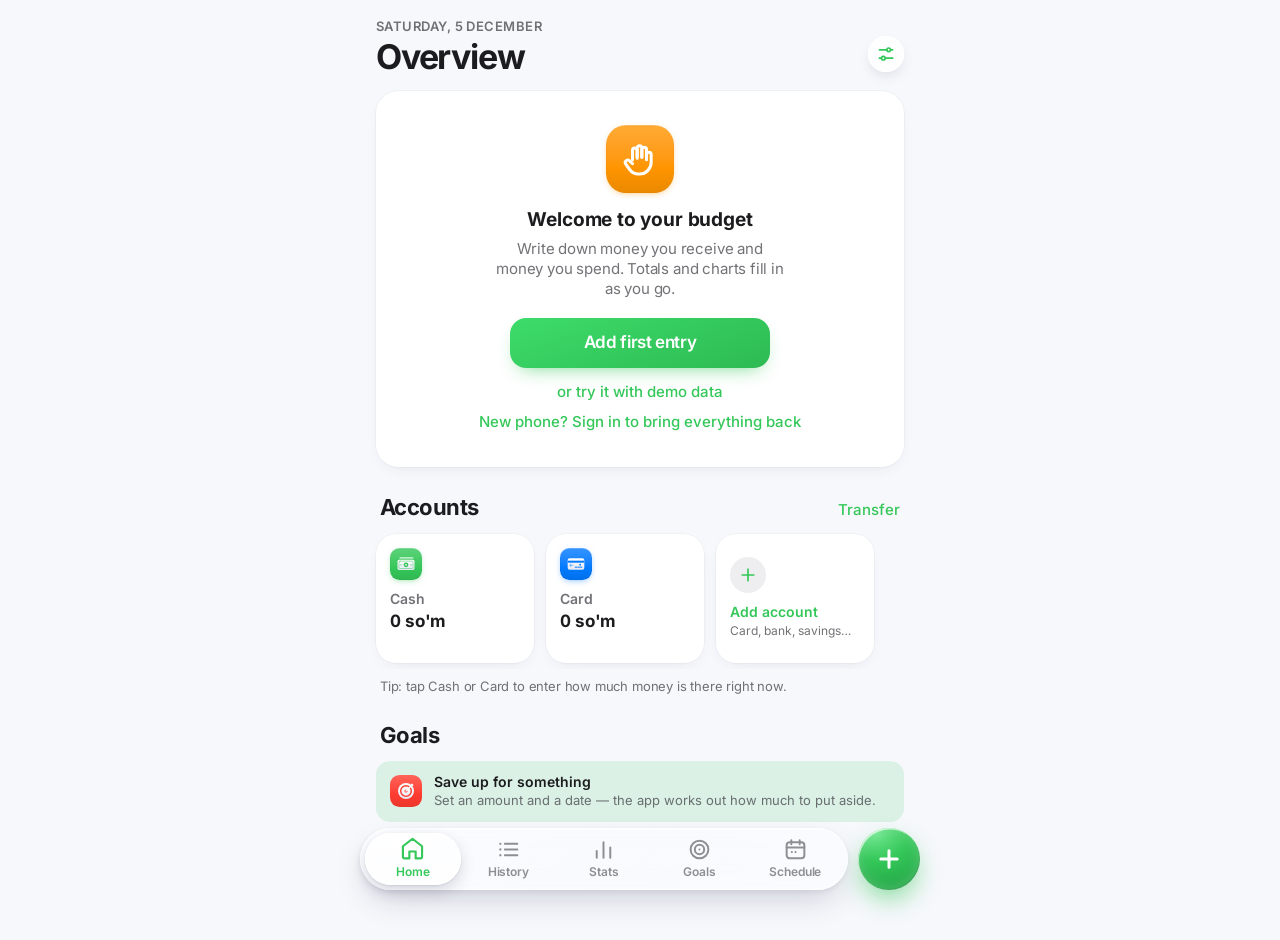
==== index.html @ aae89ac5 "Budget styles: 44px finger areas, no text under 12px, long amounts never hide labels, scaleX bars, n" ====
<!doctype html>
<html lang="en">
<head>
  <meta charset="utf-8">
  <meta name="viewport" content="width=device-width, initial-scale=1, maximum-scale=1, viewport-fit=cover, interactive-widget=resizes-content">
  <meta name="theme-color" content="#F7F8FC">
  <meta name="robots" content="noindex, nofollow">
  <meta name="mobile-web-app-capable" content="yes">
  <meta name="apple-mobile-web-app-capable" content="yes">
  <meta name="apple-mobile-web-app-status-bar-style" content="default">
  <title>Budget</title>
  <link rel="manifest" href="manifest.webmanifest">
  <link rel="icon" href="icons/icon-192.png">
  <link rel="apple-touch-icon" href="icons/apple-touch-icon.png">
  <link rel="preload" href="fonts/inter-latin.woff2" as="font" type="font/woff2" crossorigin>
  <link rel="stylesheet" href="tokens.css">
<link rel="stylesheet" href="style.css">
  <link rel="stylesheet" href="liquid.css">
  <link rel="stylesheet" href="bridge.css">
  <link rel="stylesheet" href="ios.css">
  <link rel="stylesheet" href="iconfx.css">
  <!-- Stay upright: the installed app could otherwise start sideways or upside down. -->
  <script>try { if (localStorage.getItem('budget-look') === 'glass') document.documentElement.classList.add('glass'); } catch (e) {}</script>
  <script>try { if (localStorage.getItem('budget-hide-money') === '1') document.documentElement.classList.add('hide-money'); } catch (e) {}</script>
  <script>try { screen.orientation.lock('portrait-primary').catch(function () {}); } catch (e) {}</script>
</head>
<body>
  <div class="topbar" id="topbar"><span id="topbar-title"></span></div>
  <main id="view" class="view"></main>

  <nav class="tabbar" id="tabbar">
    <div class="tabs" id="tabs">
      <span class="tab-ind" aria-hidden="true"></span>
      <button data-act="tab" data-tab="home" aria-label="Overview">
        <svg viewBox="0 0 24 24"><path d="M3.5 10.2 12 3.5l8.5 6.7V19.5a1.5 1.5 0 0 1-1.5 1.5h-4.2v-6.2H9.2V21H5a1.5 1.5 0 0 1-1.5-1.5z"/></svg>
        <span>Home</span>
      </button>
      <button data-act="tab" data-tab="history" aria-label="History">
        <svg viewBox="0 0 24 24"><path d="M8.5 6.5h12M8.5 12h12M8.5 17.5h12"/><circle cx="4.2" cy="6.5" r="1.1" class="fill"/><circle cx="4.2" cy="12" r="1.1" class="fill"/><circle cx="4.2" cy="17.5" r="1.1" class="fill"/></svg>
        <span>History</span>
      </button>
      <button data-act="tab" data-tab="stats" aria-label="Stats">
        <svg viewBox="0 0 24 24"><path d="M5.5 20v-6.5M12 20V5M18.5 20v-10"/></svg>
        <span>Stats</span>
      </button>
      <button data-act="tab" data-tab="goals" aria-label="Goals">
        <svg viewBox="0 0 24 24"><circle cx="12" cy="12" r="8.5"/><circle cx="12" cy="12" r="4.5"/><circle cx="12" cy="12" r="1" class="fill"/></svg>
        <span>Goals</span>
      </button>
      <button data-act="tab" data-tab="schedule" aria-label="Schedule">
        <svg viewBox="0 0 24 24"><rect x="3.5" y="5" width="17" height="15.5" rx="3"/><path d="M3.5 10h17M8 3v4M16 3v4"/><circle cx="8.5" cy="14.5" r="1" class="fill"/><circle cx="12" cy="14.5" r="1" class="fill"/></svg>
        <span>Schedule</span>
      </button>
    </div>
    <button class="fab" id="fab" data-act="fab" aria-label="Add">
      <svg viewBox="0 0 24 24"><path d="M12 5v14M5 12h14"/></svg>
    </button>
  </nav>

  <div id="sheet-root"></div>
  <div id="dialog-root"></div>
  <div id="lock-root"></div>
  <div id="toast" class="toast" role="status" aria-live="polite"></div>
  <input type="file" id="import-file" accept="application/json,.json,text/plain,.txt" hidden>

  <script src="icons.js"></script>
  <script src="icons-ios.js"></script>
  <script src="icons-ios2.js"></script>
  <script src="js/keep.js"></script>
  <script src="js/account.js"></script>
  <script src="js/core.js"></script>
  <script src="js/money.js"></script>
  <script src="js/groups.js"></script>
  <script src="js/schedule.js"></script>
  <script src="js/rate.js"></script>
  <script src="js/acctui.js"></script>
  <script src="js/pics.js"></script>
  <script src="js/main.js"></script>
  <script src="js/hide.js"></script>
  <script src="js/bridge.js"></script>
  <script src="js/repeat.js"></script>
  <script src="js/safety.js"></script>
  <script src="js/split.js"></script>
  <script src="js/iconfx.js"></script>
  <script src="liquid.js"></script>
  <script>
    // Self-repair: if nothing was drawn after 6 seconds (a broken saved copy of the app files), clear that copy once and reload. Your data is not touched.
    setTimeout(function () {
      var r = document.getElementById("view"); if (r && r.children.length) return;
      try { if (sessionStorage.getItem("selfheal")) return; sessionStorage.setItem("selfheal", "1"); } catch (e) { return; }
      (async function () {
        try { var reg = await navigator.serviceWorker.getRegistration(); if (reg) await reg.unregister(); } catch (e) { /* none */ }
        try { var ks = await caches.keys(); for (var k of ks) if (k.indexOf("budget-v") === 0 && k !== "teacher-media") await caches.delete(k); } catch (e) { /* none */ }
        location.replace(location.pathname + "?fresh=" + Date.now());
      })();
    }, 6000);
  </script>
</body>
</html>
---- tokens.css ----
/* THE TOKENS (10 Nov 2026) — one set of speeds, curves, corners, sizes, shadows and colors for Teacher and Budget.
   The same file is in both apps: change both. Rules: plan\SYSTEM.md. New and changed styles use these names, never raw numbers. */
:root {
  /* movement: 3 speeds, 2 curves, 1 spring */
  --t-fast: 150ms;   /* press, fade, color */
  --t-base: 300ms;   /* switches, pills, tab change, small sheets */
  --t-slow: 450ms;   /* pushed screen, full sheet */
  --ease: cubic-bezier(.32, .72, 0, 1);         /* everything that moves */
  --ease-fade: ease-out;                         /* everything that only fades */
  --ease-spring: cubic-bezier(.3, 1.35, .5, 1);  /* the one bounce: tab icon, switch thumb, swatches, glass under the finger */

  /* corners */
  --r-chip: 8px; --r-btn: 12px; --r-card: 16px; --r-sheet: 22px; --r-pill: 999px;

  /* text */
  --fs-note: 13px; --fs-sub: 15px; --fs-body: 17px; --fs-card: 20px; --fs-title: 28px; --fs-large: 34px; --fs-chart: 12px;

  /* spacing */
  --sp-1: 4px; --sp-2: 8px; --sp-3: 12px; --sp-4: 16px; --sp-5: 24px; --sp-6: 32px;

  /* the smallest thing a finger can hit */
  --tap: 44px;

  /* shadows: two only */
  --sh-card: 0 1px 2px rgba(20, 40, 80, .05), 0 6px 18px -10px rgba(20, 40, 80, .14);
  --sh-sheet: 0 -10px 40px -10px rgba(20, 40, 80, .25);

  /* colors: each means one thing */
  --c-blue: #007AFF;    /* go somewhere */
  --c-green: #34C759;   /* done, paid, present, switch on */
  --c-red: #FF3B30;     /* delete, canceled, absent, not paid */
  --c-orange: #FF9500;  /* waiting, postponed, warning */
  --c-gray: #8E8E93; --c-gray-line: #C7C7CC; --c-gray-bg: #F2F2F7;

  /* glass (Look = Glass): only on what floats */
  --glass-bg: rgba(255, 255, 255, .16);
  --glass-bg-strong: rgba(255, 255, 255, .30);
  --glass-blur: blur(6px) saturate(1.7);
  --glass-rim: inset 0 1.5px 0 rgba(255, 255, 255, .95), inset 1px 0 0 rgba(255, 255, 255, .5), inset -1px 0 0 rgba(255, 255, 255, .35), inset 0 0 0 .6px rgba(255, 255, 255, .6), inset 0 -1.5px 1px rgba(20, 30, 60, .10), inset 0 10px 14px -10px rgba(255, 255, 255, .7);
  --glass-shadow: 0 10px 30px -8px rgba(20, 40, 80, .22), 0 2px 6px rgba(20, 40, 80, .06);
}
---- style.css ----
/* Inter (SIL Open Font License, fonts/OFL.txt), stored with the app so nothing waits for Google. */
@font-face { font-family: "Inter"; font-style: normal; font-weight: 100 900; font-display: swap; src: url("fonts/inter-cyrillic-ext.woff2") format("woff2"); unicode-range: U+0460-052F, U+1C80-1C8A, U+20B4, U+2DE0-2DFF, U+A640-A69F, U+FE2E-FE2F; }
@font-face { font-family: "Inter"; font-style: normal; font-weight: 100 900; font-display: swap; src: url("fonts/inter-cyrillic.woff2") format("woff2"); unicode-range: U+0301, U+0400-045F, U+0490-0491, U+04B0-04B1, U+2116; }
@font-face { font-family: "Inter"; font-style: normal; font-weight: 100 900; font-display: swap; src: url("fonts/inter-latin-ext.woff2") format("woff2"); unicode-range: U+0100-02BA, U+02BD-02C5, U+02C7-02CC, U+02CE-02D7, U+02DD-02FF, U+0304, U+0308, U+0329, U+1D00-1DBF, U+1E00-1E9F, U+1EF2-1EFF, U+2020, U+20A0-20AB, U+20AD-20C0, U+2113, U+2C60-2C7F, U+A720-A7FF; }
@font-face { font-family: "Inter"; font-style: normal; font-weight: 100 900; font-display: swap; src: url("fonts/inter-latin.woff2") format("woff2"); unicode-range: U+0000-00FF, U+0131, U+0152-0153, U+02BB-02BC, U+02C6, U+02DA, U+02DC, U+0304, U+0308, U+0329, U+2000-206F, U+20AC, U+2122, U+2191, U+2193, U+2212, U+2215, U+FEFF, U+FFFD; }

/* ---------- Tokens ---------- */
:root {
  color-scheme: light;
  --geo-ring: rgba(255, 200, 61, .55);
  --geo-t2: rgba(14, 108, 102, .2);
  --geo-g2: rgba(22, 184, 122, .25);
  --geo-y2: rgba(255, 200, 61, .35);
  --geo-t: rgba(14, 108, 102, .5);
  --geo-g: rgba(22, 184, 122, .6);
  --geo-y: rgba(255, 200, 61, .8);
  --bg: #F5F1E6;
  --card: #FFFFFF;
  --elev: #FFFFFF;
  --seg-on: #FFFFFF;
  --fill: rgba(90, 70, 30, .08);
  --fill-2: rgba(90, 70, 30, .05);
  --text: #1D1B16;
  --text-2: rgba(29, 27, 22, .6);
  --text-3: rgba(29, 27, 22, .3);
  --sep: rgba(29, 27, 22, .12);
  --accent: #0F9D66;
  --accent-soft: rgba(22, 184, 122, .15);
  --in: #1BAF7A;           /* chart: money in  (validated pair) */
  --out: #EB6834;          /* chart: money out */
  --in-text: #13805A;      /* readable green for +amounts */
  --danger: #FF3B30;
  --good: #0CA30C;
  --warn: #C98500;
  --grid: #ECE6D8;
  --axis: #D2CBBB;
  --muted: #8E887A;
  --bar: #FFFDF8; /* solid bars: a live blur behind them made scrolling stutter on phones */
  --overlay: rgba(0, 0, 0, .32);
  --shadow: 0 1px 2px rgba(0, 0, 0, .04), 0 4px 16px rgba(0, 0, 0, .04);
  --r: 16px;
  --font: "Inter", -apple-system, system-ui, "Segoe UI", Roboto, sans-serif;
}
@media (prefers-color-scheme: dark) {
  :root:not([data-theme="light"]) {
    color-scheme: dark;
    --geo-ring: rgba(255, 200, 61, .38);
    --geo-t2: rgba(26, 156, 146, .22);
    --geo-g2: rgba(22, 184, 122, .18);
    --geo-y2: rgba(255, 200, 61, .18);
    --geo-t: rgba(26, 156, 146, .5);
    --geo-g: rgba(22, 184, 122, .45);
    --geo-y: rgba(255, 200, 61, .5);
    --bg: #13120F;
    --card: #1F1D18;
    --elev: #2A2721;
    --seg-on: #4A463D;
    --fill: rgba(255, 240, 210, .09);
    --fill-2: rgba(255, 240, 210, .05);
    --text: #F5F0E4;
    --text-2: rgba(245, 240, 228, .62);
    --text-3: rgba(245, 240, 228, .3);
    --sep: rgba(255, 240, 210, .12);
    --accent: #2FBF84;
    --accent-soft: rgba(47, 191, 132, .18);
    --in: #199E70;
    --out: #D95926;
    --in-text: #30D158;
    --danger: #FF453A;
    --warn: #FFB340;
    --grid: #2A2721;
    --axis: #3A362E;
    --bar: rgb(31, 29, 24);
    --overlay: rgba(0, 0, 0, .55);
    --shadow: none;
  }
}
:root[data-theme="dark"] {
  color-scheme: dark;
  --geo-ring: rgba(255, 200, 61, .38);
  --geo-t2: rgba(26, 156, 146, .22);
  --geo-g2: rgba(22, 184, 122, .18);
  --geo-y2: rgba(255, 200, 61, .18);
  --geo-t: rgba(26, 156, 146, .5);
  --geo-g: rgba(22, 184, 122, .45);
  --geo-y: rgba(255, 200, 61, .5);
  --bg: #13120F;
  --card: #1F1D18;
  --elev: #2A2721;
  --seg-on: #4A463D;
  --fill: rgba(255, 240, 210, .09);
  --fill-2: rgba(255, 240, 210, .05);
  --text: #F5F0E4;
  --text-2: rgba(245, 240, 228, .62);
  --text-3: rgba(245, 240, 228, .3);
  --sep: rgba(255, 240, 210, .12);
  --accent: #2FBF84;
  --accent-soft: rgba(47, 191, 132, .18);
  --in: #199E70;
  --out: #D95926;
  --in-text: #30D158;
  --danger: #FF453A;
  --warn: #FFB340;
  --grid: #2A2721;
  --axis: #3A362E;
  --bar: rgb(31, 29, 24);
  --overlay: rgba(0, 0, 0, .55);
  --shadow: none;
}

/* ---------- Base ---------- */
* { box-sizing: border-box; -webkit-tap-highlight-color: transparent; }
html { background: var(--bg); }
body {
  margin: 0;
  background: var(--bg);
  color: var(--text);
  font: 400 16px/1.35 var(--font);
  font-feature-settings: "cv11", "ss01";
  -webkit-font-smoothing: antialiased;
  overscroll-behavior-y: contain;
  min-height: 100vh;
}
button { font: inherit; color: inherit; background: none; border: 0; padding: 0; cursor: pointer; }
input, textarea, select { font: inherit; color: inherit; }
svg { display: block; }
.num { font-variant-numeric: tabular-nums; }

.view {
  max-width: 560px;
  margin: 0 auto;
  padding: calc(env(safe-area-inset-top) + 12px) 16px calc(env(safe-area-inset-bottom) + 118px);
  animation: fade .25s ease;
}
@keyframes fade { from { opacity: 0; transform: translateY(4px); } to { opacity: 1; transform: none; } }

/* ---------- Compact top bar (appears on scroll) ---------- */
.topbar {
  position: fixed; inset: 0 0 auto 0; z-index: 20;
  height: calc(env(safe-area-inset-top) + 44px);
  padding-top: env(safe-area-inset-top);
  display: flex; align-items: center; justify-content: center;
  font-weight: 600; font-size: 16px;
  background: var(--bar);
  border-bottom: .5px solid var(--sep);
  opacity: 0; pointer-events: none; transition: opacity .2s;
}
.topbar.show { opacity: 1; }

/* ---------- Large title header ---------- */
.lt { display: flex; align-items: flex-end; justify-content: space-between; gap: 12px; margin: 6px 0 16px; min-height: 52px; }
.lt h1 { margin: 0; font-size: 32px; line-height: 1.1; font-weight: 800; letter-spacing: -.025em; }
.eyebrow { font-size: 13px; font-weight: 600; color: var(--text-2); text-transform: uppercase; letter-spacing: .02em; margin-bottom: 3px; }
.lt-right { display: flex; align-items: center; gap: 10px; padding-bottom: 3px; }
.icon-btn {
  width: 36px; height: 36px; border-radius: 50%;
  display: grid; place-items: center;
  background: var(--fill); color: var(--accent);
}
.icon-btn svg { width: 20px; height: 20px; fill: none; stroke: currentColor; stroke-width: 2; stroke-linecap: round; stroke-linejoin: round; }
.icon-btn.solid { background: var(--accent); color: #fff; }
.icon-btn:active { opacity: .6; }

/* ---------- Segmented control ---------- */
.seg { position: relative; display: flex; background: var(--fill); border-radius: 10px; padding: 2px; isolation: isolate; }
.seg button {
  flex: 1; padding: 6px 12px; border-radius: 7px;
  font-size: 13px; font-weight: 600; white-space: nowrap;
  transition: background .2s;
}
.seg button { position: relative; z-index: 1; transition: color .2s, opacity .2s; }
.seg button:active { opacity: .6; }
.seg-thumb {
  position: absolute; z-index: 0; top: 2px; bottom: 2px; left: 2px;
  width: calc((100% - 4px) / var(--n)); border-radius: 8px;
  background: var(--seg-on); box-shadow: 0 3px 8px rgba(0, 0, 0, .12), 0 3px 1px rgba(0, 0, 0, .04);
  transform: translateX(calc(var(--i) * 100%));
  animation: seg-slide .38s cubic-bezier(.3, .8, .25, 1);
}
@keyframes seg-slide { from { transform: translateX(calc(var(--from) * 100%)); } }
/* Press and slide along a segmented control too */
.seg { touch-action: pan-y; -webkit-user-select: none; user-select: none; }
.seg-thumb { transition: transform .32s cubic-bezier(.3, 1.2, .5, 1); }
.seg.sliding .seg-thumb { transition: none; box-shadow: 0 5px 14px rgba(0, 0, 0, .16), 0 3px 1px rgba(0, 0, 0, .04); }
.seg.seg-lg button { padding: 8px 12px; font-size: 14px; }
.seg.sm button { padding: 5px 10px; font-size: 12px; }
.seg.full { width: 100%; }

/* ---------- Cards & sections ---------- */
.card { background: var(--card); border-radius: var(--r); padding: 16px; box-shadow: var(--shadow); }
.view > .card + .card { margin-top: 12px; }
.stack > * + * { margin-top: 12px; }
.sec-head { display: flex; align-items: baseline; justify-content: space-between; margin: 26px 4px 10px; }
.sec-head h2 { margin: 0; font-size: 21px; font-weight: 700; letter-spacing: -.015em; }
.link { color: var(--accent); font-size: 15px; font-weight: 500; }
.link:active { opacity: .5; }
.card-title { font-size: 17px; font-weight: 700; letter-spacing: -.01em; margin-bottom: 2px; }
.card-sub { font-size: 13px; color: var(--text-2); }
.muted { color: var(--text-2); }

/* ---------- Balance card ---------- */
.label { font-size: 13px; font-weight: 600; color: var(--text-2); }
.hero { font-size: 40px; font-weight: 700; letter-spacing: -.03em; line-height: 1.1; margin: 4px 0 6px; word-break: break-word; }
.hero small { font-size: 20px; font-weight: 600; color: var(--text-2); letter-spacing: -.01em; margin-left: 7px; }
.hero-meta { display: flex; flex-wrap: wrap; gap: 4px 14px; font-size: 13px; color: var(--text-2); }
.hero-meta b { color: var(--text); font-weight: 600; }
.hero-meta .apart-note { display: inline-flex; align-items: center; gap: 5px; }
.hero-meta .apart-note .gl { width: 14px; height: 14px; flex-shrink: 0; }
.chart { position: relative; margin: 14px -4px 0; touch-action: pan-y; user-select: none; -webkit-user-select: none; }
.chart svg text { font: 500 12px var(--font); fill: var(--muted); font-variant-numeric: tabular-nums; }
.chart svg text.cur { fill: var(--text); font-weight: 700; }
.ranges { margin-top: 10px; }
.tip {
  position: absolute; top: -6px; z-index: 2; pointer-events: none;
  background: var(--elev); color: var(--text);
  border-radius: 10px; padding: 7px 10px;
  font-size: 12px; line-height: 1.35; white-space: nowrap;
  box-shadow: 0 4px 18px rgba(0, 0, 0, .14), 0 0 0 .5px var(--sep);
  opacity: 0; transform: translateY(4px); transition: opacity .12s, transform .12s;
}
.tip.show { opacity: 1; transform: none; }
.tip .t-date { color: var(--text-2); font-weight: 500; }
.tip .t-row { display: flex; align-items: center; gap: 6px; font-weight: 600; font-variant-numeric: tabular-nums; }
.key { width: 8px; height: 8px; border-radius: 2px; display: inline-block; flex: none; }
.key.in { background: var(--in); }
.key.out { background: var(--out); }
.key.line { width: 12px; height: 2px; border-radius: 1px; background: var(--accent); }
.legend { display: flex; gap: 14px; font-size: 12px; color: var(--text-2); font-weight: 500; margin-top: 8px; }
.legend span { display: inline-flex; align-items: center; gap: 6px; }

/* ---------- Stat tiles ---------- */
.tiles { display: grid; grid-template-columns: 1fr 1fr; gap: 12px; margin-top: 12px; }
.tiles > .card { margin-top: 0; }
.sec-head + .tiles { margin-top: 0; }

/* ---------- Lists ---------- */
.group { background: var(--card); border-radius: var(--r); overflow: hidden; box-shadow: var(--shadow); }
.row { display: flex; align-items: center; gap: 12px; padding: 10px 16px; min-height: 56px; position: relative; width: 100%; text-align: left; }
.row + .row::before { content: ""; position: absolute; top: 0; left: 64px; right: 0; height: .5px; background: var(--sep); }
.group.plain .row + .row::before { left: 16px; }
button.row:active, .row.tap:active { background: var(--fill-2); }
.row-main { flex: 1; min-width: 0; }
.row-title { font-size: 16px; font-weight: 500; overflow: hidden; overflow-wrap: anywhere; display: -webkit-box; -webkit-box-orient: vertical; -webkit-line-clamp: 2; line-clamp: 2; }
.row-sub { font-size: 13px; color: var(--text-2); white-space: nowrap; overflow: hidden; text-overflow: ellipsis; margin-top: 1px; }
.row-amt { font-size: 16px; font-weight: 600; white-space: nowrap; text-align: right; }
.row-amt.in { color: var(--in-text); }
.row-amt.neutral { color: var(--text-2); font-weight: 500; }
.row-amt small { display: block; font-size: 12px; font-weight: 500; color: var(--text-2); }
.chev { width: 14px; height: 14px; fill: none; stroke: var(--text-3); stroke-width: 2.4; stroke-linecap: round; stroke-linejoin: round; flex: none; }
/* Icon tiles: white line icon on a softly graded colour square (iOS Settings style) */
.ic {
  width: 38px; height: 38px; border-radius: 10px; flex: none;
  display: grid; place-items: center;
  background: linear-gradient(180deg, color-mix(in srgb, var(--c, #8E8E93) 70%, #fff), var(--c, #8E8E93));
  box-shadow: inset 0 0 0 .5px rgba(0, 0, 0, .06), 0 1px 2px color-mix(in srgb, var(--c, #8E8E93) 30%, transparent);
  color: #fff;
}
.ic svg { width: 22px; height: 22px; fill: none; stroke: #fff; stroke-width: 2; stroke-linecap: round; stroke-linejoin: round; }
.ic svg .f { fill: #fff; stroke: none; }
.ic.xs { width: 24px; height: 24px; border-radius: 7px; }
.ic.xs svg { width: 15px; height: 15px; stroke-width: 2.3; }
.ic.sm { width: 32px; height: 32px; border-radius: 9px; }
.ic.sm svg { width: 19px; height: 19px; }
.ic.lg { width: 50px; height: 50px; border-radius: 14px; }
.ic.lg svg { width: 28px; height: 28px; stroke-width: 1.9; }
.ic.xl { width: 68px; height: 68px; border-radius: 19px; }
.ic.xl svg { width: 38px; height: 38px; stroke-width: 1.8; }
.ic.letter { font-size: 16px; font-weight: 700; color: #fff; }
.gl { width: 20px; height: 20px; fill: none; stroke: currentColor; stroke-width: 2; stroke-linecap: round; stroke-linejoin: round; flex: none; }
.gl .f { fill: currentColor; stroke: none; }
.gl.big { width: 40px; height: 40px; stroke-width: 1.8; margin: 0 auto; }
.ring .gl { width: 22px; height: 22px; }
.day-head { display: flex; justify-content: space-between; font-size: 13px; font-weight: 600; color: var(--text-2); margin: 20px 4px 8px; }
.day-head span:first-child { text-transform: uppercase; letter-spacing: .02em; }
.day-head:first-child { margin-top: 4px; }
/* Long History lists: days scrolled far away are not laid out or painted until they come near */
/* (no content-visibility here: rows drawn only when they scroll into view made scrolling stutter) */

/* ---------- Empty states ---------- */
.empty { text-align: center; padding: 34px 20px; }
.empty .big { display: flex; justify-content: center; margin-bottom: 14px; }
.empty h3 { margin: 0 0 6px; font-size: 19px; font-weight: 700; }
.empty p { margin: 0 auto 18px; max-width: 290px; font-size: 15px; color: var(--text-2); }
.empty .btn { max-width: 260px; margin: 0 auto; }
.empty .link { display: inline-block; margin-top: 14px; }

/* ---------- Buttons ---------- */
.btn { display: flex; align-items: center; justify-content: center; gap: 8px; width: 100%; height: 50px; border-radius: 14px; background: var(--accent); color: #fff; font-size: 17px; font-weight: 600; }
.btn:active { opacity: .75; transform: scale(.99); }
.btn.soft { background: var(--accent-soft); color: var(--accent); }
.btn.danger { background: color-mix(in srgb, var(--danger) 14%, transparent); color: var(--danger); }
.btn.grey { background: var(--fill); color: var(--text); }
.btn[disabled] { opacity: .4; pointer-events: none; }
.btn-row { display: flex; gap: 10px; }

/* ---------- Search & filters ---------- */
.search { display: flex; align-items: center; gap: 6px; background: var(--fill); border-radius: 11px; padding: 0 10px; height: 38px; }
.search svg { width: 17px; height: 17px; fill: none; stroke: var(--text-2); stroke-width: 2.2; stroke-linecap: round; flex: none; }
.search input { flex: 1; border: 0; outline: 0; background: none; font-size: 16px; min-width: 0; }
.search input::placeholder { color: var(--text-2); }
.filters { display: flex; gap: 10px; margin: 12px 0 8px; }
.filters .seg { flex: 1; }

/* ---------- Goals ---------- */
.strip { display: flex; gap: 12px; overflow-x: auto; margin: 0 -16px; padding: 2px 16px 6px; scroll-snap-type: x mandatory; scroll-padding: 0 16px; scrollbar-width: none; }
.strip::-webkit-scrollbar { display: none; }
.goal-mini { flex: 0 0 148px; scroll-snap-align: start; text-align: left; padding: 14px; }
.goal-mini .gm-name { font-size: 15px; font-weight: 600; margin-top: 10px; white-space: nowrap; overflow: hidden; text-overflow: ellipsis; }
.goal-mini .gm-sub { font-size: 12px; color: var(--text-2); margin-top: 2px; white-space: nowrap; overflow: hidden; text-overflow: ellipsis; }
.goal-mini.add { display: flex; flex-direction: column; align-items: flex-start; justify-content: space-between; color: var(--accent); background: var(--card); }
.ring { position: relative; flex: none; }
.ring .ring-txt { position: absolute; inset: 0; display: grid; place-items: center; font-weight: 700; font-size: 13px; }
.ring .emoji { font-size: 22px; }
.goal-card { display: block; width: 100%; text-align: left; }
.goal-card:active { transform: scale(.99); }
.gc-top { display: flex; align-items: center; gap: 12px; }
.gc-name { font-size: 17px; font-weight: 700; letter-spacing: -.01em; }
.gc-date { font-size: 13px; color: var(--text-2); margin-top: 1px; }
.meter { height: 8px; border-radius: 4px; background: var(--accent-soft); margin: 14px 0 8px; overflow: hidden; }
.meter i { display: block; height: 100%; border-radius: 4px; background: var(--accent); transform-origin: left; animation: fill-x .9s cubic-bezier(.2, .8, .2, 1) backwards; }
.meter.tint { background: color-mix(in srgb, var(--mc) 18%, transparent); }
.meter.tint i { background: var(--mc); }
.meter.done i { background: var(--good); }
.gc-nums { display: flex; flex-wrap: wrap; justify-content: space-between; align-items: baseline; gap: 2px 12px; font-size: 14px; }
.gc-nums > * { min-width: 0; }
.gc-nums > :last-child:not(:first-child) { margin-left: auto; text-align: right; }
.gc-nums b { font-size: 16px; font-weight: 700; }
.gc-pace { display: flex; align-items: center; gap: 8px; margin-top: 12px; padding-top: 12px; border-top: .5px solid var(--sep); font-size: 13px; color: var(--text-2); }
.gc-pace b { color: var(--text); font-weight: 600; }
.gc-pace .gl { width: 16px; height: 16px; color: var(--text-2); }
.chip { display: inline-flex; align-items: center; gap: 5px; font-size: 12px; font-weight: 600; padding: 3px 9px; border-radius: 20px; white-space: nowrap; }
.chip.good { background: color-mix(in srgb, var(--good) 15%, transparent); color: var(--in-text); }
.chip.warn { background: color-mix(in srgb, var(--warn) 18%, transparent); color: var(--text); }
.chip.info { background: var(--accent-soft); color: var(--accent); }

/* ---------- Stats ---------- */
.period-nav { display: flex; align-items: center; justify-content: space-between; margin: 14px 0 12px; }
.period-nav .pn-title { font-size: 17px; font-weight: 700; }
.period-nav .icon-btn[disabled] { opacity: .3; pointer-events: none; }
.sl-row { display: flex; align-items: center; justify-content: space-between; gap: 12px; padding: 5px 0; }
.sl-label { display: flex; align-items: center; gap: 8px; flex: 1 1 0; min-width: 0; font-size: 15px; font-weight: 500; }
.sl-row b { font-size: 17px; font-weight: 700; letter-spacing: -.01em; white-space: nowrap; flex: none; }
.sl-row.total { border-top: .5px solid var(--sep); margin-top: 6px; padding-top: 11px; }
.sl-row.total b { font-size: 20px; }
.rate-line { margin-top: 12px; padding-top: 12px; border-top: .5px solid var(--sep); font-size: 13px; color: var(--text-2); }
.rate-line b { color: var(--text); }
.brk { display: flex; align-items: center; gap: 12px; padding: 9px 0; }
.brk + .brk { border-top: .5px solid var(--sep); }
.brk-main { flex: 1; min-width: 0; }
.brk-top { display: flex; justify-content: space-between; gap: 8px; font-size: 15px; }
.brk-top .n { font-weight: 500; white-space: nowrap; overflow: hidden; text-overflow: ellipsis; }
.brk-top .a { font-weight: 600; white-space: nowrap; }
.brk-bar { display: flex; align-items: center; gap: 8px; margin-top: 6px; }
.brk-bar i { display: block; transform-origin: left; height: 6px; border-radius: 0 3px 3px 0; min-width: 3px; animation: fill-x .8s cubic-bezier(.2, .8, .2, 1) backwards; }
.brk-bar i.out { background: var(--out); }
.brk-bar i.in { background: var(--in); }
.brk-bar span { font-size: 12px; color: var(--text-2); font-variant-numeric: tabular-nums; }

/* ---------- Tab bar: floating pill + round add button ---------- */
.tabbar {
  position: fixed; z-index: 30; left: 50%; transform: translateX(-50%);
  bottom: calc(env(safe-area-inset-bottom) + 10px);
  width: min(560px, calc(100% - 24px));
  display: flex; align-items: center; gap: 10px;
}
.tabs {
  --n: 5;
  position: relative; flex: 1; height: 62px; display: flex; padding: 5px;
  border-radius: 31px;
  background: var(--bar);
  box-shadow: 0 10px 30px rgba(0, 0, 0, .14), 0 1px 3px rgba(0, 0, 0, .06), inset 0 0 0 .5px var(--sep);
}
.tab-ind {
  position: absolute; top: 5px; bottom: 5px; left: 5px;
  width: calc((100% - 10px) / var(--n)); border-radius: 26px;
  background: var(--accent-soft);
  transform: translateX(calc(var(--i, 0) * 100%));
  transition: transform .45s cubic-bezier(.3, 1.25, .45, 1);
}
.tabs button {
  position: relative; flex: 1; min-width: 0;
  display: flex; flex-direction: column; align-items: center; justify-content: center; gap: 2px;
  color: var(--muted); font-size: 12px; font-weight: 600; border-radius: 26px;
  transition: color .25s;
}
.tabs button svg { width: 25px; height: 25px; fill: none; stroke: currentColor; stroke-width: 1.9; stroke-linecap: round; stroke-linejoin: round; transition: transform .35s cubic-bezier(.3, 1.4, .5, 1); }
.tabs button svg .fill { fill: currentColor; stroke: none; }
.tabs button span { white-space: nowrap; }
.tabs button.on { color: var(--accent); }
.tabs button.on svg { transform: translateY(-1px) scale(1.08); }
.tabs button:active svg { transform: scale(.88); }
.fab {
  flex: none; width: 62px; height: 62px; border-radius: 50%;
  display: grid; place-items: center;
  background: linear-gradient(180deg, color-mix(in srgb, var(--accent) 80%, #fff), var(--accent));
  box-shadow: 0 10px 26px color-mix(in srgb, var(--accent) 45%, transparent), 0 2px 4px rgba(0, 0, 0, .1);
  transition: transform .25s cubic-bezier(.3, 1.4, .5, 1);
}
.fab svg { width: 28px; height: 28px; fill: none; stroke: #fff; stroke-width: 2.6; stroke-linecap: round; }
.fab:active { transform: scale(.9); }
/* Press and slide along the bar: the highlight follows the finger */
.tabbar { -webkit-user-select: none; user-select: none; -webkit-touch-callout: none; }
.tabs { touch-action: none; }
.tab-ind { transition: transform .45s cubic-bezier(.3, 1.25, .45, 1), background .25s; }
.tabs.sliding .tab-ind { transition: background .2s; background: color-mix(in srgb, var(--accent) 22%, transparent); box-shadow: 0 6px 18px color-mix(in srgb, var(--accent) 22%, transparent); }
.tabs.sliding button.on:not(.over) { color: var(--muted); }
.tabs.sliding button.on:not(.over) svg { transform: none; }
.tabs.sliding button.over { color: var(--accent); }
.tabs.sliding button.over svg { transform: translateY(-1px) scale(1.12); }

/* ---------- Sheets ---------- */
/* a row that was just added fades in where it belongs (see animateChange in core.js) */
/* the automatic dollar rate in Settings */
.rate-sub { display: block; font-size: 13px; color: var(--text-2); margin-top: 1px; }
.rate-now b { margin-left: auto; font-size: 17px; }
.rate-when { font-size: 12px; text-align: right; max-width: 60%; line-height: 1.3; }
.appear { animation: appear .4s cubic-bezier(.2, .9, .3, 1) both; }
@keyframes appear { from { opacity: 0; transform: translateY(-8px) scale(.97); } }
.overlay { position: fixed; inset: 0; background: var(--overlay); opacity: 0; transition: opacity .3s; z-index: 40; touch-action: none; }
.sheet { overscroll-behavior: contain; }
.sheet-grab, .sheet-head { touch-action: none; }
.overlay.show { opacity: 1; }
.sheet {
  position: fixed; left: 0; right: 0; bottom: 0; z-index: 41;
  max-width: 560px; margin: 0 auto;
  max-height: calc(100% - env(safe-area-inset-top) - 44px);
  background: var(--bg);
  border-radius: 24px 24px 0 0;
  display: flex; flex-direction: column;
  transform: translateY(100%);
  transition: transform .42s cubic-bezier(.32, .72, 0, 1);
  box-shadow: 0 -6px 30px rgba(0, 0, 0, .12);
}
.sheet.show { transform: none; }
.sheet { will-change: transform; }
.sheet.dragging { transition: none; }
.sheet-grab { padding: 8px 0 2px; display: grid; place-items: center; touch-action: none; cursor: grab; }
.sheet-grab i { width: 36px; height: 5px; border-radius: 3px; background: var(--text-3); }
.sheet-head { display: grid; grid-template-columns: 1fr auto 1fr; align-items: center; padding: 8px 16px 10px; touch-action: none; }
.sheet-head h3 { margin: 0; font-size: 17px; font-weight: 700; text-align: center; min-width: 0; max-width: min(54vw, 340px); white-space: nowrap; overflow: hidden; text-overflow: ellipsis; }
.sheet-head .l { justify-self: start; }
.sheet-head .r { justify-self: end; font-weight: 700; }
.sheet-head button { color: var(--accent); font-size: 17px; padding: 6px 0; }
.sheet-head button[disabled] { opacity: .35; }
.sheet-body { flex: 1 1 auto; min-height: 0; overflow-y: auto; padding: 4px 16px calc(env(safe-area-inset-bottom) + 28px); overscroll-behavior: contain; }

/* ---------- Form ---------- */
.amount-box { text-align: center; padding: 14px 0 6px; }

/* A screenshot kept with an entry (js/pics.js) */
.pic-row { gap: 8px; }
.pic-row .pill-btn { margin: 0; }
.pic-row.pic-in .pic-thumb, .pic-row.pic-in .pill-btn { animation: pop .3s ease; }
.pic-thumb { width: 30px; height: 40px; margin: -6px 0; border-radius: 6px; overflow: hidden; background: var(--fill); box-shadow: inset 0 0 0 .5px rgba(0, 0, 0, .12); flex: none; }
.pic-thumb img { width: 100%; height: 100%; object-fit: cover; object-position: top; display: block; }
.pic-thumb img:not([src]) { visibility: hidden; }
.pic-thumb.missing { opacity: .4; }
.pic-x { width: 30px; height: 30px; border-radius: 50%; display: grid; place-items: center; background: var(--fill); color: var(--danger); flex: none; }
.pic-x .gl { width: 16px; height: 16px; stroke-width: 2.4; }
.row-title .pic-mark { display: inline-block; width: 15px; height: 15px; margin-left: 6px; vertical-align: -2px; color: var(--text-3); }
.pic-view { position: fixed; inset: 0; z-index: 200; background: rgba(0, 0, 0, .92); display: flex; flex-direction: column; opacity: 0; transition: opacity .25s ease; }
.pic-view.show { opacity: 1; }
.pic-scroll { flex: 1; overflow: auto; overscroll-behavior: contain; padding: calc(env(safe-area-inset-top) + 12px) 12px 12px; }
.pic-scroll img { display: block; width: 100%; max-width: 560px; margin: 0 auto; border-radius: 10px; transform: scale(.96); transition: transform .3s cubic-bezier(.2, .9, .3, 1); }
.pic-view.show .pic-scroll img { transform: none; }
.pic-bar { display: flex; gap: 10px; padding: 10px 16px calc(env(safe-area-inset-bottom) + 14px); }
.pic-bar button { flex: 1; display: inline-flex; align-items: center; justify-content: center; gap: 8px; padding: 13px; border-radius: 14px; background: rgba(255, 255, 255, .14); color: #fff; font-size: 16px; font-weight: 600; }
.pic-bar button:last-child { background: var(--accent); }
.pic-bar .gl { width: 19px; height: 19px; }
.amount-input { border: 0; outline: 0; background: none; text-align: center; font-size: 46px; font-weight: 700; letter-spacing: -.03em; width: 100%; max-width: 330px; padding: 0; caret-color: var(--accent); }
.amount-input::placeholder { color: var(--text-3); }
.cur-pill { display: inline-flex; margin-top: 8px; }
.form-label { font-size: 13px; font-weight: 600; color: var(--text-2); text-transform: uppercase; letter-spacing: .02em; margin: 22px 4px 8px; }
.field { display: flex; align-items: center; gap: 12px; min-height: 50px; padding: 0 16px; }
.field > span { font-size: 16px; flex: none; min-width: 64px; }
.field > .ic, .field > .tick, .field > .day-dot { min-width: 0; }
.field input, .field textarea { flex: 1; min-width: 0; border: 0; outline: 0; background: none; font-size: 16px; text-align: right; padding: 12px 0; }
.field input::placeholder, .field textarea::placeholder { color: var(--text-3); }
.field input[type="date"] { text-align: right; min-height: 44px; }
.field input[type="date"]::-webkit-date-and-time-value { text-align: right; }
.quick { display: flex; gap: 8px; overflow-x: auto; padding: 10px 0 6px; margin: 0 -16px -6px; padding-left: 16px; padding-right: 16px; scrollbar-width: none; }
.quick::-webkit-scrollbar { display: none; }
.quick button { flex: none; background: var(--card); border-radius: 20px; padding: 7px 13px; font-size: 14px; font-weight: 500; box-shadow: var(--shadow); }
.quick button.on { background: var(--accent); color: #fff; }
.cats { display: grid; grid-template-columns: repeat(4, 1fr); gap: 14px 6px; background: var(--card); border-radius: var(--r); padding: 16px 8px; }
.cat { display: flex; flex-direction: column; align-items: center; gap: 6px; font-size: 12px; font-weight: 500; color: var(--text-2); text-align: center; line-height: 1.2; }
.cat .ic { transition: transform .15s; }
.cat.on { color: var(--text); font-weight: 600; }
.cat.on .ic { box-shadow: 0 0 0 2.5px var(--card), 0 0 0 4.5px var(--accent); }
.cat:active .ic { transform: scale(.92); }
.emojis { display: grid; grid-template-columns: repeat(6, 1fr); gap: 8px; background: var(--card); border-radius: var(--r); padding: 12px; }
.emojis button { display: grid; place-items: center; padding: 5px 0; border-radius: 13px; }
.emojis button .ic { transition: transform .15s; }
.emojis button.on .ic { box-shadow: 0 0 0 2.5px var(--card), 0 0 0 4.5px var(--accent); }
.emojis button:active .ic { transform: scale(.92); }
.kinds { display: grid; grid-template-columns: repeat(5, 1fr); gap: 6px; background: var(--card); border-radius: var(--r); padding: 14px 6px; }
.swatches { display: flex; justify-content: space-between; background: var(--card); border-radius: var(--r); padding: 14px 16px; }
.swatches button { width: 30px; height: 30px; border-radius: 50%; background: var(--c); transition: transform .15s; }
.swatches button.on { box-shadow: 0 0 0 2.5px var(--card), 0 0 0 4.5px var(--c); }
.swatches button:active { transform: scale(.9); }

/* Account picker in the entry form */
.acc-pick { display: flex; gap: 8px; overflow-x: auto; margin: 0 -16px; padding: 2px 16px 4px; scrollbar-width: none; }
.acc-pick::-webkit-scrollbar { display: none; }
.acc-pick button { flex: none; display: flex; align-items: center; gap: 8px; background: var(--card); border-radius: 22px; padding: 6px 14px 6px 6px; font-size: 15px; font-weight: 500; box-shadow: var(--shadow), inset 0 0 0 1.5px transparent; }
.acc-pick button.on { box-shadow: var(--shadow), inset 0 0 0 2px var(--accent); font-weight: 600; }
.hint { font-size: 13px; color: var(--text-2); margin: 8px 4px 0; line-height: 1.4; }
.actions { margin-top: 26px; }
.actions > * + * { margin-top: 10px; }

/* Toggle switch */
.switch { position: relative; width: 51px; height: 31px; flex: none; }
.switch input { position: absolute; opacity: 0; inset: -7px 0; margin: 0; cursor: pointer; z-index: 1; }
.switch i { position: absolute; inset: 0; border-radius: 16px; background: var(--fill); transition: background .2s; }
.switch i::after { content: ""; position: absolute; top: 2px; left: 2px; width: 27px; height: 27px; border-radius: 50%; background: #fff; box-shadow: 0 3px 8px rgba(0, 0, 0, .15), 0 1px 1px rgba(0, 0, 0, .16); transition: transform .25s cubic-bezier(.32, .72, 0, 1); }
.switch input:checked + i { background: #34C759; }
.switch input:checked + i::after { transform: translateX(20px); }

/* Goal detail */
.gd-hero { text-align: center; padding: 10px 0 4px; }
.gd-hero .ring, .gd-hero .ic { margin: 0 auto; }
.gd-name { font-size: 22px; font-weight: 800; letter-spacing: -.02em; margin-top: 12px; }
.gd-amt { font-size: 15px; color: var(--text-2); margin-top: 4px; }
.gd-amt b { color: var(--text); font-size: 17px; }

/* ---------- Dialog (action sheet) ---------- */
.dlg-wrap { position: fixed; inset: 0; z-index: 85; display: flex; align-items: flex-end; justify-content: center; padding: 0 10px calc(env(safe-area-inset-bottom) + 10px); }
.dlg-wrap .overlay { z-index: 0; }
.dlg { position: relative; width: 100%; max-width: 420px; transform: translateY(110%); transition: transform .35s cubic-bezier(.32, .72, 0, 1); }
.dlg.show { transform: none; }
.dlg-box { background: var(--elev); border-radius: 14px; overflow: hidden; }
.dlg-msg { padding: 16px 18px 14px; text-align: center; font-size: 13px; color: var(--text-2); line-height: 1.4; }
.dlg-msg b { display: block; font-size: 14px; color: var(--text); margin-bottom: 4px; font-weight: 600; }
.dlg-box button { display: block; width: 100%; height: 56px; font-size: 19px; color: var(--accent); border-top: .5px solid var(--sep); }
.dlg-box button.destructive { color: var(--danger); }
.dlg-box button:active { background: var(--fill-2); }
.dlg-cancel { margin-top: 8px; font-weight: 600; }
.dlg-cancel button { border-top: 0; }

/* ---------- Lock screen ---------- */
.lock { position: fixed; inset: 0; z-index: 80; background: var(--bg); display: flex; flex-direction: column; align-items: center; justify-content: center; padding: env(safe-area-inset-top) 24px env(safe-area-inset-bottom); animation: fade .2s; }
.lock-ic { width: 60px; height: 60px; border-radius: 16px; overflow: hidden; margin-bottom: 18px; }
.lock-ic img { width: 100%; height: 100%; }
.lock-title { font-size: 20px; font-weight: 700; }
.lock-sub { font-size: 14px; color: var(--text-2); margin-top: 6px; min-height: 19px; text-align: center; }
.dots { display: flex; gap: 18px; margin: 26px 0 36px; }
.dots i { width: 13px; height: 13px; border-radius: 50%; border: 1.5px solid var(--text); transition: background .1s; }
.dots i.on { background: var(--text); }
.dots.shake { animation: shake .4s; }
@keyframes shake { 20%, 60% { transform: translateX(-9px); } 40%, 80% { transform: translateX(9px); } }
.pad { display: grid; grid-template-columns: repeat(3, minmax(0, 76px)); gap: 16px 24px; width: min(100%, 276px); justify-content: center; }
.pad button { width: 100%; max-width: 76px; height: auto; aspect-ratio: 1; justify-self: center; border-radius: 50%; background: var(--fill); font-size: 30px; font-weight: 500; }
.pad button:active { background: var(--text-3); }
.pad button.ghost { background: none; font-size: 16px; font-weight: 600; color: var(--accent); }
.pad button.ghost svg { width: 28px; height: 28px; margin: auto; fill: none; stroke: var(--text); stroke-width: 1.9; stroke-linecap: round; stroke-linejoin: round; }
.lock-foot { margin-top: 26px; }

/* ---------- Toast & banner ---------- */
.toast {
  position: fixed; left: 50%; top: calc(env(safe-area-inset-top) + 10px); z-index: 90;
  transform: translate(-50%, -160%); opacity: 0; transition: transform .35s cubic-bezier(.32, .72, 0, 1), opacity .25s;
  background: var(--elev); color: var(--text); padding: 10px 18px; border-radius: 24px;
  font-size: 14px; font-weight: 600; box-shadow: 0 6px 24px rgba(0, 0, 0, .16), 0 0 0 .5px var(--sep);
  width: max-content; max-width: calc(100% - 32px); text-align: center;
}
.toast.show { transform: translate(-50%, 0); opacity: 1; }
.toast { display: flex; align-items: center; gap: 14px; }
.toast-btn { color: var(--accent); font-weight: 700; font-size: 14px; padding: 2px 0; }
.banner { display: flex; align-items: center; gap: 12px; background: var(--accent-soft); border-radius: 14px; padding: 12px 14px; margin-bottom: 12px; font-size: 14px; width: 100%; text-align: left; }
.banner .ic { box-shadow: none; }
.banner b { display: block; font-weight: 600; }
.banner span.s { color: var(--text-2); font-size: 13px; }
.banner.demo { background: color-mix(in srgb, var(--warn) 16%, transparent); }

/* Accounts */
.acc-card { flex: 0 0 158px; scroll-snap-align: start; text-align: left; padding: 14px; }
.acc-card .acc-name { font-size: 14px; font-weight: 600; color: var(--text-2); margin-top: 10px; white-space: nowrap; overflow: hidden; text-overflow: ellipsis; }
.acc-card .acc-bal { font-size: 17px; font-weight: 700; letter-spacing: -.02em; line-height: 1.2; margin-top: 2px; overflow-wrap: anywhere; }
.acc-card .acc-sub { font-size: 12px; color: var(--text-2); margin-top: 1px; overflow-wrap: anywhere; }
.acc-card.add { color: var(--accent); }
.acc-card.add .acc-name { color: var(--accent); }
.acc-hero-bal { font-size: 30px; font-weight: 700; letter-spacing: -.02em; margin-top: 4px; }

/* History filter chips */
.fchips { display: flex; align-items: center; gap: 8px; overflow-x: auto; margin: 4px -16px -4px; padding: 8px 16px 8px; scrollbar-width: none; }
.fchips::-webkit-scrollbar { display: none; }
.fchip { flex: none; padding: 6px 13px; border-radius: 16px; background: var(--card); font-size: 14px; font-weight: 500; box-shadow: var(--shadow); }
.fchip.on { background: var(--accent); color: #fff; }
.fsep { flex: none; width: 1px; height: 20px; background: var(--sep); }

/* ================= Motion ================= */
@keyframes rise { from { opacity: 0; transform: translateY(14px) scale(.985); } }
@keyframes fill-x { from { transform: scaleX(0); } }
@keyframes pop { 0% { transform: scale(.4); opacity: 0; } 70% { transform: scale(1.12); } 100% { transform: scale(1); opacity: 1; } }
@keyframes flash { 0%, 40% { background: var(--accent-soft); } 100% { background: transparent; } }
@keyframes draw { to { stroke-dashoffset: 0; } }
@keyframes fade-in { from { opacity: 0; } }
@keyframes fade-out { to { opacity: 0; } }
@keyframes grow-y { from { transform: scaleY(0); } }
@keyframes ring-in { from { stroke-dashoffset: var(--c); } }
@keyframes swap-in { from { opacity: 0; transform: translateY(10px); } }
@keyframes slide-l { from { opacity: 0; transform: translateX(-28px); } }
@keyframes slide-r { from { opacity: 0; transform: translateX(28px); } }
@keyframes pulse { 0%, 100% { box-shadow: 0 0 0 0 color-mix(in srgb, var(--danger) 55%, transparent); } 50% { box-shadow: 0 0 0 6px transparent; } }
.view { animation: none; }
.view.enter > * { animation: rise .5s cubic-bezier(.2, .8, .2, 1) backwards; animation-delay: calc(var(--i, 0) * 40ms); }
/* Another tab: the new page slides in from its side */
.view.slide { animation: page-in .34s cubic-bezier(.2, .8, .2, 1) .07s both; }
@keyframes page-in { from { opacity: 0; transform: translate3d(calc(var(--dir, 1) * 44px), 0, 0); } }
/* A new choice in a segmented control: what's below it slides in from that side */
.sub-in { animation: sub-in .36s cubic-bezier(.2, .8, .2, 1) backwards; animation-delay: calc(var(--i, 0) * 28ms); }
@keyframes sub-in { from { opacity: 0; transform: translate3d(calc(var(--dir, 1) * 30px), 0, 0); } }
.row.flash { animation: flash 1.6s ease-out; }
.chart .line.anim { stroke-dasharray: 1; stroke-dashoffset: 1; animation: draw 1s cubic-bezier(.45, 0, .2, 1) forwards; }
.chart .area.anim { animation: fade-in 1s ease .25s backwards; }
.chart .end-dot.anim { transform-box: fill-box; transform-origin: center; animation: pop .45s ease .85s backwards; }
.chart .bar.anim { transform-box: fill-box; transform-origin: 50% 100%; animation: grow-y .6s cubic-bezier(.2, .8, .2, 1) backwards; animation-delay: calc(var(--i, 0) * 45ms); }
.ring-prog { animation: ring-in 1s cubic-bezier(.2, .8, .2, 1) backwards; }
.sheet.swap > * { animation: swap-in .3s cubic-bezier(.2, .8, .2, 1) backwards; }
.lock.out { animation: fade-out .25s forwards; }
.card, .btn, .banner, .row, .fchip, .quick button, .acc-pick button, .grp-pick button, .act-pick button, .dur-pick button, .pill-btn {
  transition: transform .18s cubic-bezier(.3, .7, .4, 1), background-color .2s, opacity .2s;
}
button.card:active, .banner:active, .pill-btn:active { transform: scale(.97); }
.fchip:active, .quick button:active, .acc-pick button:active, .grp-pick button:active, .act-pick button:active, .dur-pick button:active { transform: scale(.94); }

/* Fingers: anything smaller than 44px gets an invisible hit area of at least 44 x 44 (a clear layer; nothing moves or grows) */
.sheet-head button,
.icon-btn,
.pic-x,
.stepper button,
.pill-btn,
.toast-btn,
.cal-today,
.fchip,
.quick button,
.dur-pick button,
.act-pick button,
.grp-pick button,
.blk-days button,
.drag,
.swatches button,
.pay-btn,
button.chip,
.seg button { position: relative; }
.sheet-head button::before,
.icon-btn::before,
.pic-x::before,
.stepper button::before,
.pill-btn::before,
.toast-btn::before,
.cal-today::before,
.fchip::before,
.quick button::before,
.dur-pick button::before,
.act-pick button::before,
.grp-pick button::before,
.blk-days button::before,
.drag::before,
.swatches button::before,
.pay-btn::before,
button.chip::before,
.seg button::before { content: ""; position: absolute; inset: min(0px, calc((100% - var(--tap)) / 2)); }

/* ================= Shared pieces ================= */
.ic.badge { font-size: max(12px, var(--fs, 13px)); font-weight: 800; letter-spacing: -.02em; color: #fff; line-height: 1; }
.ic.sm.badge { font-size: max(12px, calc(var(--fs, 13px) * .85)); }
.ic.lg.badge { font-size: max(12px, calc(var(--fs, 13px) * 1.3)); }
.ic.xl.badge { font-size: max(12px, calc(var(--fs, 13px) * 1.75)); }
.pill-btn { display: inline-flex; align-items: center; gap: 6px; flex: none; padding: 8px 14px; border-radius: 20px; background: var(--accent-soft); color: var(--accent); font-size: 14px; font-weight: 600; }
.pill-btn .gl { width: 16px; height: 16px; }
.pill-btn.on { background: var(--accent); color: #fff; }
.stepper { display: flex; align-items: center; gap: 4px; background: var(--fill); border-radius: 20px; padding: 3px; flex: none; }
.stepper button { width: 32px; height: 30px; border-radius: 16px; display: grid; place-items: center; color: var(--accent); }
.stepper button:active { background: var(--card); }
.stepper .gl { width: 16px; height: 16px; stroke-width: 2.4; }
.stepper b { min-width: 46px; text-align: center; font-size: 14px; font-weight: 700; }
.stepper.sm b { min-width: 40px; font-size: 13px; }
.stepper.sm button { width: 28px; height: 28px; }
.glyph-grid { display: grid; grid-template-columns: repeat(7, 1fr); gap: 6px; background: var(--card); border-radius: var(--r); padding: 10px; }
.glyph-grid button { aspect-ratio: 1; border-radius: 12px; display: grid; place-items: center; color: var(--text-2); transition: background .2s, color .2s, transform .15s; }
.glyph-grid button .gl { width: 22px; height: 22px; }
.glyph-grid button.on { background: var(--c); color: #fff; box-shadow: 0 3px 10px color-mix(in srgb, var(--c) 40%, transparent); }
.glyph-grid button:active { transform: scale(.9); }
.swatches { flex-wrap: wrap; gap: 10px; justify-content: flex-start; }
.swatches button { width: calc((100% - 60px) / 7); height: auto; aspect-ratio: 1; }
.cat.add { color: var(--accent); }
.cat.add .ic { background: var(--fill); box-shadow: none; }
.cat.add .ic .gl { width: 22px; height: 22px; color: var(--accent); }
.grp-pick, .act-pick { display: flex; flex-wrap: wrap; gap: 8px; }
.grp-pick button, .act-pick button { display: inline-flex; align-items: center; gap: 7px; padding: 8px 14px; border-radius: 20px; background: var(--card); font-size: 14px; font-weight: 600; box-shadow: var(--shadow), inset 0 0 0 2px transparent; }
.grp-pick button i, .act-pick button i { width: 10px; height: 10px; border-radius: 50%; background: var(--c, var(--muted)); }
.grp-pick button.on, .act-pick button.on { box-shadow: var(--shadow), inset 0 0 0 2px var(--c, var(--accent)); background: color-mix(in srgb, var(--c, var(--accent)) 12%, var(--card)); }
.grp-pick.take button { transition: background-color .2s, transform .15s; }
.grp-pick.take small { font-size: 12px; font-weight: 500; color: var(--text-2); }
.take-hint .warn-t, .hint .warn-t { color: var(--danger); font-weight: 600; }
.goal-mini .gm-open { height: 46px; display: flex; align-items: center; }
.act-pick button.free i { background: transparent; border: 1.5px dashed var(--muted); }
.act-pick button.add { color: var(--accent); background: var(--accent-soft); box-shadow: none; }
.act-pick button.add .gl { width: 16px; height: 16px; }
.dur-pick { display: flex; flex-wrap: wrap; gap: 8px; }
.dur-pick button { padding: 8px 14px; border-radius: 20px; background: var(--card); font-size: 14px; font-weight: 600; box-shadow: var(--shadow); }
.dur-pick button.on { background: var(--accent); color: #fff; }
.drag { flex: none; width: 34px; height: 44px; display: grid; place-items: center; color: var(--text-3); touch-action: none; cursor: grab; }
.drag .gl { width: 20px; height: 20px; }
[data-sort] { transition: transform .22s cubic-bezier(.2, .8, .2, 1); }
[data-sort].lifting { transition: none; position: relative; z-index: 5; box-shadow: 0 12px 30px rgba(0, 0, 0, .18); border-radius: 14px; background: var(--card); }
.sort-list .row { padding-right: 6px; }
.sort-list .row + .row::before { left: 64px; }
.row-link { flex: 1; min-width: 0; display: flex; align-items: center; gap: 12px; text-align: left; }
.sorting { user-select: none; -webkit-user-select: none; }
textarea { font: inherit; color: inherit; }
.group textarea { display: block; width: 100%; border: 0; outline: 0; background: none; resize: vertical; padding: 14px 16px; font-size: 16px; line-height: 1.5; min-height: 150px; }
.group textarea::placeholder { color: var(--text-3); }
.tick { width: 24px; height: 24px; border-radius: 50%; display: grid; place-items: center; box-shadow: inset 0 0 0 1.5px var(--text-3); color: transparent; transition: background .2s; }
.tick .gl { width: 15px; height: 15px; stroke-width: 2.8; }
.tick.on { background: var(--accent); box-shadow: none; color: #fff; animation: pop .3s ease; }
.day-dot { width: 12px; height: 12px; border-radius: 50%; background: var(--dc); flex: none; }

/* ================= Stats & report ================= */
.report-cta { display: flex; align-items: center; gap: 12px; width: 100%; text-align: left; margin-bottom: 12px; }
.report-cta b { display: block; font-size: 16px; font-weight: 700; }
.report-cta span { font-size: 13px; color: var(--text-2); }
.rep-hero { position: relative; overflow: hidden; border-radius: 24px; padding: 22px 20px 20px; color: #fff; background: linear-gradient(135deg, #2BDDA0, #0FA57C 55%, #05705D); box-shadow: 0 12px 30px rgba(5, 112, 93, .3); }
.rep-hero::after { content: ""; position: absolute; inset: 0; background: radial-gradient(circle at 20% 10%, rgba(255, 255, 255, .3), transparent 60%); pointer-events: none; }
.rep-eyebrow { font-size: 12px; font-weight: 700; letter-spacing: .12em; text-transform: uppercase; opacity: .85; }
.rep-title { font-size: 28px; font-weight: 800; letter-spacing: -.02em; margin-top: 2px; }
.rep-label { font-size: 14px; font-weight: 600; opacity: .85; margin-top: 16px; }
.rep-big { font-size: 38px; font-weight: 800; letter-spacing: -.03em; line-height: 1.1; }
.rep-sub { font-size: 14px; opacity: .92; margin-top: 4px; }
.rep-hl { display: grid; grid-template-columns: 1fr 1fr; gap: 12px; margin-top: 10px; }
.rep-hl > div { background: var(--fill-2); border-radius: 14px; padding: 12px; min-width: 0; }
.rep-hl span { display: block; font-size: 12px; color: var(--text-2); font-weight: 600; }
.rep-hl b { display: block; font-size: 18px; font-weight: 700; margin-top: 3px; white-space: nowrap; overflow: hidden; text-overflow: ellipsis; }
.rep-hl small { display: block; font-size: 12px; color: var(--text-2); margin-top: 2px; white-space: nowrap; overflow: hidden; text-overflow: ellipsis; }
.btn .gl { width: 20px; height: 20px; }

/* ================= Groups ================= */
.les-card { display: block; width: 100%; text-align: left; }
.les-top { display: flex; align-items: center; gap: 14px; }
.les-big { font-size: 26px; font-weight: 800; letter-spacing: -.02em; margin: 2px 0; word-break: break-word; }
.les-big small { font-size: 15px; font-weight: 600; color: var(--text-2); letter-spacing: 0; }
.les-ring { font-size: 14px; font-weight: 800; }
.les-groups { display: flex; flex-wrap: wrap; gap: 6px; margin-top: 14px; }
.les-chip { display: inline-flex; align-items: center; gap: 6px; padding: 5px 10px; border-radius: 14px; background: color-mix(in srgb, var(--c) 12%, transparent); font-size: 13px; font-weight: 600; }
.les-chip i { width: 8px; height: 8px; border-radius: 50%; background: var(--c); }
.les-chip b { color: var(--text-2); font-weight: 600; }
.sum-card .meter { margin: 12px 0 8px; }
.grp-card { display: block; width: 100%; text-align: left; }
.grp-card .chev { margin-left: 4px; }
.roster .row { min-height: 60px; }
.pay-st { width: 28px; height: 28px; border-radius: 50%; flex: none; display: grid; place-items: center; }
.pay-st.paid { background: var(--good); color: #fff; animation: pop .4s ease backwards; }
.pay-st.paid .gl { width: 16px; height: 16px; stroke-width: 3; }
.pay-st.part { background: conic-gradient(var(--warn) var(--p), var(--fill) 0); }
.pay-btn { flex: none; padding: 6px 12px; border-radius: 16px; background: var(--accent-soft); color: var(--accent); font-size: 13px; font-weight: 700; }
.row.none .row-sub { color: var(--text-3); }
.gq { display: flex; align-items: center; gap: 12px; margin-top: 12px; padding: 12px 14px; }
.gq b { display: block; font-size: 15px; }
.gq span { font-size: 13px; color: var(--text-2); }
.fchip i { display: inline-block; width: 8px; height: 8px; border-radius: 50%; background: var(--c); margin-right: 6px; vertical-align: 1px; }
.fchip.on i { background: #fff; }

/* ================= Schedule ================= */
.sched-seg { width: 132px; }
/* Day: this week's dates in one slim row (dots = that day's lessons) */
.wstrip { position: relative; isolation: isolate; display: grid; grid-template-columns: repeat(7, 1fr); background: var(--card); border-radius: 18px; padding: 7px 4px 6px; box-shadow: var(--shadow); margin-bottom: 12px; touch-action: pan-y; -webkit-user-select: none; user-select: none; }
.wstrip button { position: relative; z-index: 1; display: flex; flex-direction: column; align-items: center; gap: 3px; padding: 1px 0; }
.wstrip small { font-size: 12px; line-height: 15px; font-weight: 600; color: var(--text-2); }
.wstrip b { width: 34px; height: 34px; border-radius: 50%; display: grid; place-items: center; font-size: 16px; font-weight: 600; transition: color .2s, transform .15s; }
.wstrip .today b { color: var(--accent); }
.wstrip .sel b { color: #fff; }
.wstrip button:active b { transform: scale(.9); }
/* The blue circle is its own piece: it glides from day to day, follows a finger sliding along the
   row, and moves along with a swipe of the day below */
.ws-ind { position: absolute; z-index: 0; top: 26px; left: 4px; width: calc((100% - 8px) / 7); height: 34px; pointer-events: none; transform: translateX(calc(var(--i) * 100%)); animation: seg-slide .38s cubic-bezier(.3, .8, .25, 1); transition: transform .32s cubic-bezier(.3, 1.2, .5, 1); }
.ws-ind::before { content: ""; position: absolute; top: 0; bottom: 0; left: 50%; width: 34px; margin-left: -17px; border-radius: 50%; background: var(--accent); }
.wstrip.moving .ws-ind::before { box-shadow: 0 4px 12px color-mix(in srgb, var(--accent) 35%, transparent); }
.wstrip.glide .sel b { animation: ws-lit .38s ease both; } /* turns white as the circle arrives */
@keyframes ws-lit { 0%, 45% { color: var(--text); } }
.wstrip.moving .sel b { color: var(--text); animation: none; }
.wstrip.moving .today b { color: var(--accent); }
.wstrip.moving .lit b { color: #fff; }
.wstrip.moving button:active b { transform: none; }
.wdots { display: flex; gap: 3px; height: 5px; }
.wdots i { width: 5px; height: 5px; border-radius: 50%; background: var(--c); }
/* What's on now */
.nowc { padding: 14px 16px; margin-bottom: 12px; background: linear-gradient(135deg, color-mix(in srgb, var(--c) 16%, var(--card)), var(--card)); }
.nc-top { display: flex; align-items: center; gap: 8px; font-size: 13px; font-weight: 600; color: var(--text-2); }
.nc-top .r { margin-left: auto; }
.nc-badge { background: var(--danger); color: #fff; font-size: 12px; font-weight: 800; letter-spacing: .04em; padding: 2px 7px; border-radius: 8px; }
.nowc.free .nc-badge { background: var(--in); }
.nowc.soon .nc-badge { background: var(--fill); color: var(--text-2); }
.nc-name { font-size: 24px; font-weight: 800; letter-spacing: -.02em; margin-top: 6px; }
.nc-prog { height: 6px; border-radius: 3px; background: color-mix(in srgb, var(--c) 18%, transparent); margin: 10px 0; overflow: hidden; }
.nc-prog i { display: block; height: 100%; border-radius: 3px; background: var(--c); }
.nc-next { font-size: 14px; color: var(--text-2); padding-top: 10px; border-top: .5px solid var(--sep); }
.nc-next b { color: var(--text); }
.dsum { font-size: 13px; color: var(--text-2); margin: 4px 4px 8px; }
.dsum b { color: var(--text); font-weight: 600; }
/* Day: the list — the same slim row whatever the length */
.dlist { padding: 4px 0; }
.drow { display: flex; align-items: center; gap: 12px; width: 100%; min-height: 54px; padding: 9px 16px; position: relative; text-align: left; }
.drow + .drow::before { content: ""; position: absolute; top: 0; left: 76px; right: 0; height: .5px; background: var(--sep); }
.drow:active { background: var(--fill-2); }
.dt { width: 46px; flex: none; display: flex; flex-direction: column; }
.dt b { font-size: 15px; font-weight: 700; }
.dt span { font-size: 12px; color: var(--text-2); }
.dbar { width: 4px; align-self: stretch; border-radius: 2px; background: var(--c); flex: none; }
.dmain { flex: 1; min-width: 0; }
.dmain b { display: flex; align-items: center; gap: 8px; font-size: 16px; font-weight: 600; }
.dmain > span { display: block; font-size: 13px; color: var(--text-2); }
.dmain em { font-style: normal; font-size: 12px; font-weight: 800; letter-spacing: .04em; color: #fff; background: var(--danger); border-radius: 6px; padding: 2px 6px; }
.dd { font-size: 14px; font-weight: 600; color: var(--text-2); }
.drow.now { background: color-mix(in srgb, var(--c) 10%, transparent); }
.drow.free { min-height: var(--tap); padding-top: 5px; padding-bottom: 5px; }
.drow.free .dt b { font-size: 13px; font-weight: 600; color: var(--text-2); }
.drow.free .dbar { width: 2px; margin: 0 1px; background: repeating-linear-gradient(to bottom, var(--text-3) 0 3px, transparent 3px 6px); }
.drow.free .dmain { font-size: 13px; font-style: italic; color: var(--text-2); }
.drow.free.now { background: color-mix(in srgb, var(--in) 10%, transparent); }
.dadd { width: 26px; height: 26px; border-radius: 50%; display: grid; place-items: center; color: var(--accent); background: var(--accent-soft); flex: none; }
.dadd .gl { width: 15px; height: 15px; stroke-width: 2.6; }
.dfoot { text-align: center; margin-top: 14px; }
.dfoot .link { font-size: 14px; }
/* Pages that follow the finger sideways (a day here, a month in Stats and the History calendar):
   the pages next to it (.pg-side) come in from the sides */
.pager { position: relative; touch-action: pan-y; }
.pager.from-r { animation: slide-r .35s cubic-bezier(.2, .8, .2, 1); }
.pager.from-l { animation: slide-l .35s cubic-bezier(.2, .8, .2, 1); }
.pager.paging { will-change: transform; }
.pager.settling { pointer-events: none; }
.pg-side { position: absolute; top: 0; left: 0; width: 100%; pointer-events: none; }
.pager > :first-child, .pg-side > :first-child { margin-top: 0; } /* so the pages next to it line up exactly */
.view { overflow-x: clip; } /* the pages waiting at the sides never widen the page */
/* Week: every day as a short list, with a line for each free gap */
.wday { padding: 2px 0 8px; }
.wday + .wday { margin-top: 10px; }
.wdh { display: flex; align-items: center; gap: 8px; width: 100%; min-height: var(--tap); padding: 10px 16px 6px; text-align: left; }
.wdh b { font-size: 17px; font-weight: 700; }
.wdh .r { margin-left: auto; font-size: 13px; color: var(--text-2); }
.wday.today .wdh b { color: var(--accent); }
.wli { display: flex; align-items: center; gap: 10px; width: 100%; min-height: var(--tap); padding: 5px 16px; font-size: 15px; text-align: left; }
.wli .t { width: 44px; flex: none; font-weight: 700; }
.wli i { width: 10px; height: 10px; border-radius: 50%; background: var(--c); flex: none; }
.wli.other i { background: none; box-shadow: inset 0 0 0 2px var(--c); }
.wli .n { flex: 1; min-width: 0; font-weight: 500; white-space: nowrap; overflow: hidden; text-overflow: ellipsis; }
.wli.other .n { color: var(--text-2); }
.wli .d { color: var(--text-2); font-size: 13px; }
.wli.free { font-size: 13.5px; padding-top: 3px; padding-bottom: 3px; min-height: var(--tap); }
.wli.free i { width: 10px; height: 10px; background: none; border-radius: 3px; box-shadow: inset 0 0 0 1.5px color-mix(in srgb, var(--in) 75%, transparent); }
.wli.free .n, .wli.free .d { color: var(--in-text); font-weight: 600; }
.wli:active, .wdh:active { background: var(--fill-2); }
.wdf { margin: 6px 16px 0; padding-top: 7px; border-top: .5px solid var(--sep); font-size: 12.5px; color: var(--text-2); }
.wdf b { color: var(--in-text); font-weight: 600; }
.woff { padding: 0 16px 6px; font-size: 14px; color: var(--text-2); font-style: italic; }
/* Block sheet */
.blk-preview { border-radius: 20px; padding: 16px 18px; background: linear-gradient(135deg, color-mix(in srgb, var(--c) 30%, var(--card)), color-mix(in srgb, var(--c) 14%, var(--card))); box-shadow: inset 0 0 0 1px color-mix(in srgb, var(--c) 30%, transparent); transition: background .3s; }
.bp-time { font-size: 14px; font-weight: 700; color: var(--text-2); }
.bp-title { font-size: 26px; font-weight: 800; letter-spacing: -.02em; margin-top: 2px; }
.bp-sub { font-size: 13px; color: var(--text-2); margin-top: 2px; }
.blk-days { display: grid; grid-template-columns: repeat(7, 1fr); gap: 6px; touch-action: pan-y; -webkit-user-select: none; user-select: none; }
.blk-days button { height: 40px; border-radius: 12px; background: var(--card); box-shadow: var(--shadow); font-size: 13px; font-weight: 700; color: var(--dc); transition: background .2s, color .2s, transform .15s; }
.blk-days button.sib:not(.on) { box-shadow: var(--shadow), inset 0 0 0 1.5px color-mix(in srgb, var(--dc) 55%, transparent); }
.blk-days button.on { background: var(--dc); color: #fff; box-shadow: 0 6px 14px color-mix(in srgb, var(--dc) 35%, transparent); }
.blk-days button:active { transform: scale(.93); }
.trow { gap: 10px; }
.trow > span:first-child { flex: 1; }
.tbtn { width: 44px; height: 44px; border-radius: 50%; flex: none; display: grid; place-items: center; background: var(--accent-soft); color: var(--accent); touch-action: manipulation; -webkit-user-select: none; user-select: none; transition: transform .12s, background .2s; }
.tbtn .gl { width: 20px; height: 20px; stroke-width: 2.6; }
.tbtn:active { transform: scale(.9); background: color-mix(in srgb, var(--accent) 26%, transparent); }
.trow .tval { position: relative; flex: none; width: 86px; min-width: 0; text-align: center; font-size: 22px; font-weight: 700; letter-spacing: -.01em; }
.tval input { position: absolute; inset: 0; width: 100%; height: 100%; min-height: 0; padding: 0; opacity: 0; cursor: pointer; }
label.tval b { border-bottom: 1.5px dashed var(--text-3); }
.blk-warn {
  display: flex; align-items: flex-start; gap: 10px; margin-top: 12px; padding: 12px 14px; border-radius: 16px;
  background: color-mix(in srgb, var(--warn) 14%, var(--card)); box-shadow: inset 0 0 0 1px color-mix(in srgb, var(--warn) 35%, transparent);
  animation: swap-in .25s ease;
}
.blk-warn .gl { width: 20px; height: 20px; flex: none; color: var(--warn); margin-top: 1px; }
.blk-warn b { display: block; font-size: 14px; font-weight: 700; }
.blk-warn span { display: block; font-size: 13px; color: var(--text-2); margin-top: 2px; line-height: 1.35; }

/* ================= Goals ↔ balance ================= */
.alloc { margin-bottom: 0; }
.alloc + .alloc { margin-top: 12px; }
.al-total { font-size: 28px; font-weight: 800; letter-spacing: -.02em; margin-top: 2px; }
.al-bar { display: flex; gap: 2px; overflow: hidden; height: 16px; border-radius: 8px; margin: 12px 0 10px; }
.al-bar i { display: block; transform-origin: left; height: 100%; background: var(--c); flex: none; animation: fill-x .8s cubic-bezier(.2, .8, .2, 1) backwards; }
.al-bar i.free { background: repeating-linear-gradient(135deg, color-mix(in srgb, var(--in) 40%, transparent) 0 5px, color-mix(in srgb, var(--in) 18%, transparent) 5px 10px); box-shadow: none; }
.al-legend { display: flex; flex-wrap: wrap; gap: 6px 16px; font-size: 13px; color: var(--text-2); }
.al-legend span { display: inline-flex; align-items: center; gap: 6px; }
.al-legend b { color: var(--text); font-weight: 700; }
.al-legend i { width: 10px; height: 10px; border-radius: 3px; }
.al-legend i.g { background: linear-gradient(90deg, #FF3B30, #007AFF, #34C759); }
.al-legend i.f { background: color-mix(in srgb, var(--in) 45%, transparent); }
.mv-sub { font-size: 14px; color: var(--text-2); margin-top: 6px; }
.mv-sub b { color: var(--text); }
.mv-chips { flex-wrap: wrap; margin: 2px 0 -6px; padding-top: 6px; }
.mv-chips button { background: var(--accent-soft); color: var(--accent); font-weight: 600; box-shadow: none; }
.banner.warn { background: color-mix(in srgb, var(--warn) 16%, transparent); }
.btn.soft .gl { width: 20px; height: 20px; }
/* A goal as one bar: already paid (darker) · in the envelope · still needed (empty) */
.g3 { display: flex; gap: 2px; height: 10px; border-radius: 5px; overflow: hidden; background: var(--fill); margin: 14px 0 10px; }
.g3.big { height: 14px; border-radius: 7px; margin-top: 2px; }
.g3 i { display: block; transform-origin: left; height: 100%; flex: none; animation: fill-x .9s cubic-bezier(.2, .8, .2, 1) backwards; }
.g3-leg { display: grid; gap: 6px; font-size: 14px; color: var(--text-2); }
.g3-leg.open { margin-top: 14px; }
.g3-leg div { display: flex; align-items: center; gap: 8px; }
.g3-leg i { width: 10px; height: 10px; border-radius: 3px; flex: none; }
.g3-leg b { margin-left: auto; color: var(--text); font-weight: 600; white-space: nowrap; }
.gl-last { display: flex; align-items: center; gap: 10px; margin-top: 10px; font-size: 14px; font-weight: 600; color: var(--text); }
.gl-last > span { flex: 1; }

/* ================= Home: one total ================= */
.split-h { margin-top: 14px; }
.split { display: flex; gap: 2px; height: 12px; border-radius: 6px; overflow: hidden; margin: 8px 0 10px; }
.split i { display: block; transform-origin: left; height: 100%; min-width: 3px; flex: none; animation: fill-x .8s cubic-bezier(.2, .8, .2, 1) backwards; }
.split-leg { display: grid; gap: 6px; font-size: 14px; color: var(--text-2); }
.split-leg div { display: flex; align-items: center; gap: 8px; min-width: 0; }
.split-leg i { width: 10px; height: 10px; border-radius: 3px; flex: none; }
.split-leg b { margin-left: auto; color: var(--text); font-weight: 600; white-space: nowrap; }
.split-leg .muted { color: var(--text-3); white-space: nowrap; }
.mon-card { display: block; width: 100%; text-align: left; }
.mon3 { display: grid; grid-template-columns: repeat(3, minmax(0, 1fr)); gap: 8px; }
.mon3 span { display: block; font-size: 12px; font-weight: 600; color: var(--text-2); }
.mon3 b { display: block; font-size: 18px; font-weight: 700; letter-spacing: -.02em; margin-top: 2px; line-height: 1.2; overflow-wrap: anywhere; }
.mon3 b.in { color: var(--in-text); }
.mon-prev { font-size: 12.5px; color: var(--text-2); margin-top: 10px; padding-top: 10px; border-top: .5px solid var(--sep); }

/* ================= Stats: where the money went, as a ring ================= */
.donut { position: relative; display: flex; justify-content: center; margin: 14px 0 6px; }
.donut svg { animation: donut-in .6s cubic-bezier(.2, .8, .2, 1) backwards; }
@keyframes donut-in { from { opacity: 0; transform: rotate(-60deg) scale(.92); } }
.pg-side .donut svg { animation: none; }
.donut-c { position: absolute; inset: 0; display: grid; place-items: center; text-align: center; pointer-events: none; }
.donut-c b { display: block; font-size: 22px; font-weight: 800; letter-spacing: -.02em; }
.donut-c span { font-size: 12px; color: var(--text-2); }
.leg-row { display: flex; align-items: center; gap: 10px; width: 100%; min-height: var(--tap); padding: 9px 0; font-size: 15px; text-align: left; }
.leg-row + .leg-row { border-top: .5px solid var(--sep); }
.leg-row > i { width: 12px; height: 12px; border-radius: 4px; flex: none; }
.leg-row .n { flex: 1; min-width: 0; font-weight: 500; white-space: nowrap; overflow: hidden; text-overflow: ellipsis; }
.leg-row b { font-weight: 600; white-space: nowrap; }
.leg-row .p { width: 38px; text-align: right; font-size: 13px; color: var(--text-2); }
.leg-row .chev, .chev-sp { width: 14px; flex: none; }
button.leg-row:active { opacity: .6; }

/* ================= History: calendar ================= */
.cal-top { display: flex; align-items: center; gap: 8px; margin: 14px 0 2px; min-height: 36px; }
.cal-title { display: flex; align-items: center; gap: 5px; font-size: 22px; font-weight: 700; letter-spacing: -.02em; color: var(--text); background: none; border: 0; padding: 0; }
.cal-title span { color: var(--accent); }
.cal-title .gl { width: 16px; height: 16px; color: var(--accent); }
.cal-today { font-size: 13px; font-weight: 600; color: var(--accent); background: var(--accent-soft); border-radius: 99px; padding: 6px 11px; }
.cal-top .cal-mode, .cal-top .yr-arrows { margin-left: auto; }
.cal-top .cal-mode { flex: none; width: 168px; }
.yr-arrows { display: flex; gap: 8px; }
.yr-title { font-size: 26px; font-weight: 700; letter-spacing: -.02em; color: var(--accent); }
.cal-sum { font-size: 13px; color: var(--text-2); margin: 2px 0 10px; }
.cal-sum b { color: var(--text); font-weight: 600; }
.cal-h.we { color: color-mix(in srgb, var(--out) 70%, var(--text-2)); }
.cal-d.hol b { color: var(--danger); }
.cal.plain .cal-d { background: none; box-shadow: none; min-height: 50px; gap: 4px; padding: 3px 0 0; }
.cal.plain .cal-d b { width: 34px; height: 34px; border-radius: 50%; display: grid; place-items: center; font-size: 16px; font-weight: 500; transition: background .2s, color .2s; }
.cal.plain .cal-d.we:not(.hol) b { color: var(--text-2); }
.cal.plain .cal-d.today b { background: var(--accent); color: #fff; font-weight: 700; }
.cal.plain .cal-d.sel { background: none; box-shadow: none; }
.cal.plain .cal-d.sel b { box-shadow: inset 0 0 0 2px var(--accent); color: var(--accent); font-weight: 700; }
.cal.plain .cal-d.today.sel b { box-shadow: none; color: #fff; }
.cal.plain .cal-d.fut { opacity: 1; }
.cal-dots { display: flex; gap: 3px; height: 5px; }
.cal-dots i, .cal-key i { width: 5px; height: 5px; border-radius: 50%; }
.cal-key i { display: inline-block; width: 7px; height: 7px; margin-right: 5px; vertical-align: 1px; }
.cal-key span { margin-right: 12px; }
.cal-dots .o, .cal-key .o { background: var(--out); }
.cal-dots .g, .cal-key .g { background: var(--in); }
.cal-key .r { background: var(--danger); }
.cal.money .cal-d { background: color-mix(in srgb, var(--out) calc(var(--h, 0) * 62%), var(--card)); justify-content: center; min-height: 54px; gap: 1px; padding: 4px 1px; }
.cal.money .cal-d small { color: var(--text); opacity: .75; }
.cal.money .cal-d.hot b, .cal.money .cal-d.hot small { color: #fff; opacity: 1; }
.cal.money .cal-d.fut { opacity: 1; background: none; box-shadow: none; }
.cal.money .cal-d.fut b { color: var(--text-2); font-weight: 500; }
.cal.money .cal-d.fut.hol b { color: var(--danger); }
.cal.money .cal-d.today { box-shadow: inset 0 0 0 2px var(--accent); }
.cal.money .cal-d.sel { background: color-mix(in srgb, var(--out) calc(var(--h, 0) * 62%), var(--card)); box-shadow: inset 0 0 0 2px var(--text); }
.cal.money .cal-d.today.sel { box-shadow: inset 0 0 0 2px var(--accent); }
.cal-heat i { display: inline-block; width: 64px; height: 8px; border-radius: 99px; margin: 0 4px; vertical-align: 0; background: linear-gradient(90deg, var(--card), var(--out)); box-shadow: inset 0 0 0 .5px var(--sep); }
.cal-hol { display: flex; align-items: center; gap: 8px; margin: 14px 0 0; padding: 10px 12px; border-radius: 12px; font-size: 14px; background: color-mix(in srgb, var(--danger) 10%, var(--card)); }
.cal-hol b { color: var(--danger); font-weight: 600; }
.cal-fade { animation: cal-fade .28s ease-out; }
.cal-zoom-in { animation: cal-zoom-in .3s cubic-bezier(.2, .8, .2, 1); }
.cal-zoom-out { animation: cal-zoom-out .3s cubic-bezier(.2, .8, .2, 1); }
@keyframes cal-fade { from { opacity: .35; } }
@keyframes cal-zoom-in { from { opacity: 0; transform: scale(.9); } }
@keyframes cal-zoom-out { from { opacity: 0; transform: scale(1.08); } }
.yr { display: grid; grid-template-columns: repeat(3, 1fr); gap: 14px 10px; margin-top: 6px; }
.yr-m { display: flex; flex-direction: column; align-items: stretch; text-align: left; background: none; border: 0; padding: 6px; margin: -6px; border-radius: 12px; color: var(--text); transition: background .15s, transform .12s; }
.yr-m:active { transform: scale(.96); background: var(--fill); }
.yr-m.now { box-shadow: inset 0 0 0 1.5px var(--accent); }
.yr-n { font-size: 15px; font-weight: 700; color: var(--accent); }
.yr-m.past .yr-n { color: var(--text); }
.yr-o { font-size: 12px; font-weight: 600; color: var(--out); height: 14px; margin-bottom: 2px; }
.yr-g { display: grid; grid-template-columns: repeat(7, 1fr); row-gap: 1px; }
.yr-g b { font-size: 12px; font-weight: 500; text-align: center; height: 13px; line-height: 13px; border-radius: 50%; }
.yr-g b.h { color: var(--danger); font-weight: 700; }
.yr-g b.t { background: var(--accent); color: #fff; font-weight: 700; }
@media (prefers-reduced-motion: reduce) { .cal-fade, .cal-zoom-in, .cal-zoom-out { animation: none; } }
.cal-t { text-align: center; }
.cal { display: grid; grid-template-columns: repeat(7, 1fr); gap: 4px; }
.cal-h { font-size: 12px; font-weight: 600; color: var(--text-2); text-align: center; padding: 0 0 4px; }
.cal-d { min-height: 54px; border-radius: 10px; background: var(--card); box-shadow: var(--shadow); display: flex; flex-direction: column; align-items: center; gap: 3px; padding: 6px 1px 4px; transition: background .2s, transform .12s; }
.cal-d b { font-size: 14px; font-weight: 600; }
.cal-d small { font-size: 12px; font-weight: 600; color: var(--out); letter-spacing: -.02em; white-space: nowrap; }
.cal-in { display: inline-block; width: 6px; height: 6px; border-radius: 50%; background: var(--in); }
.cal-d.today b { color: var(--accent); }
.cal-d.sel { background: var(--accent-soft); box-shadow: inset 0 0 0 2px var(--accent); }
.cal-d.fut { opacity: .4; }
.cal-d:active { transform: scale(.94); }
.cal-key { margin: 8px 4px 0; }
.cal-none { text-align: center; margin: 22px 0 0; }

/* ================= Entry form: "Again?" ================= */
.again button { display: flex; flex-direction: column; align-items: flex-start; gap: 1px; padding: 8px 13px; border-radius: 14px; text-align: left; }
.again button b { font-weight: 600; }
.again button small { font-size: 12px; color: var(--text-2); font-weight: 500; }
.again button.on small { color: rgba(255, 255, 255, .82); }

/* Very narrow phone (320px): a tab label that does not fit is cut with "..." instead of crowding its neighbors */
@media (max-width: 359px) { .tabs button span { max-width: 100%; overflow: hidden; text-overflow: ellipsis; } }

/* Phone turned sideways: a slimmer tab bar leaves more room for the table */
@media (max-height: 500px) {
  .tabs { height: 50px; }
  .tabs button span { display: none; }
  .tab-ind { border-radius: 20px; }
  .fab { width: 50px; height: 50px; }
  .view { padding-bottom: calc(env(safe-area-inset-bottom) + 90px); }
}

@media (prefers-reduced-motion: reduce) {
  *, *::before, *::after { animation-duration: 0s !important; transition-duration: 0s !important; }
}

/* Split money in: the bar in its sheet glides to new sizes; the box in the Money in form */
.split.still i { animation: none; transition: width .35s cubic-bezier(.2, .9, .3, 1), min-width .35s; }
.split-box #split-lines span { display: block; margin-top: 3px; }
.split-box #split-lines b { display: inline; font-size: inherit; color: var(--text); }
#split-lines { transition: opacity .2s; }
#split-lines.off { opacity: .55; }
.link.inl { font-size: inherit; padding: 0; }
.row.dim { opacity: .55; }
.stepper b.bump { animation: split-bump .3s cubic-bezier(.2, .9, .3, 1.4); }
@keyframes split-bump { 40% { transform: scale(1.18); } }

/* A page put back on the screen (after the other tabs were prepared, or coming back to a tab) keeps
   its finished look: nothing inside it plays its entrance animation again. */
.view.settled *, .view.settled *::before, .view.settled *::after { animation: none !important; }
.view.settled .chart .line.anim { stroke-dashoffset: 0; }

/* ---------- Geometric look (matches the app icon): the icon's circles in the corner of the balance card
   and of the small account and goal cards; a yellow ring around the + button ---------- */
.hero-card { background:
  radial-gradient(circle at calc(100% - 20px) 2px, var(--geo-y) 0 44px, transparent 45px),
  radial-gradient(circle at calc(100% - 74px) -14px, var(--geo-g) 0 46px, transparent 47px),
  radial-gradient(circle at calc(100% + 6px) 58px, var(--geo-t) 0 30px, transparent 31px), var(--card); }
.acc-card, .goal-mini { position: relative; overflow: hidden; }
.acc-card > *, .goal-mini > * { position: relative; z-index: 1; }
.acc-card::after, .goal-mini::after { content: ""; position: absolute; right: -22px; top: -22px; width: 64px; height: 64px; border-radius: 50%; background: var(--geo-c, var(--geo-y2)); pointer-events: none; }
.strip > .card:nth-child(3n+2) { --geo-c: var(--geo-g2); }
.strip > .card:nth-child(3n) { --geo-c: var(--geo-t2); }
.acc-card.add::after, .goal-mini.add::after { display: none; }
.fab { box-shadow: 0 0 0 5px var(--geo-ring), 0 10px 26px color-mix(in srgb, var(--accent) 40%, transparent), 0 2px 4px rgba(0, 0, 0, .1); }

/* Pages set aside (js/core.js): a hidden fixed layer that keeps its layout, so coming back needs no work */
.view.building, .view.parked { position: fixed; left: 0; right: 0; top: 0; visibility: hidden; pointer-events: none; }

.view.parked * { animation-play-state: paused; }

/* Every tappable row answers the finger with a small press, like the Teacher app */
button.row, .row.tap, .drow, .wli, .wdh, .icon-btn, .tbtn, .goal-card, .yr-m, .cal-d { transition: transform .2s cubic-bezier(.3, 1.2, .5, 1), background .25s, opacity .2s; }
button.row:active, .row.tap:active, .drow:active, .wli:active, .wdh:active { transform: scale(.985); }
.icon-btn:active { transform: scale(.9); }

/* Set-aside pages take no space and no graphics memory (a phone dropped the tab bar while several tall fixed layers existed) */
.view.parked { display: none; }
.tabbar { will-change: transform; transform: translate3d(-50%, 0, 0); }

/* Tab change: a screen-sized cover fades away over the new page (one light layer; the tall page itself isn't animated) */
.tab-veil { position: fixed; inset: 0; z-index: 25; background: var(--bg); pointer-events: none; animation: veil .24s ease-out forwards; }
@keyframes veil { from { opacity: 1; } to { opacity: 0; } }

/* ---------- Glass look (Settings → Appearance → Look): only the effect; the app's colours stay ---------- */
html.glass, html.glass body { background: transparent !important; }
html.glass { --gloss: linear-gradient(150deg, rgba(255,255,255,.5) 0%, rgba(255,255,255,.08) 34%, transparent 55%); --glass-bg: radial-gradient(300px 280px at 100% 4%, rgba(255,222,120,.55) 0, transparent 72%),
  radial-gradient(340px 320px at -8% 34%, rgba(140,225,190,.50) 0, transparent 72%),
  radial-gradient(320px 300px at 106% 62%, rgba(140,215,208,.42) 0, transparent 72%),
  radial-gradient(360px 320px at 24% 100%, rgba(255,222,120,.45) 0, transparent 72%),
  #FBF8F1; background: #FBF8F1 !important; }
html.glass::before { content: ""; position: fixed; inset: 0; z-index: -1; pointer-events: none; background: var(--glass-bg); transform: translateZ(0); }
html.glass .tab-veil { background: var(--glass-bg); }
html.glass .topbar { background: rgba(251,248,241,.6) !important; -webkit-backdrop-filter: blur(16px) saturate(170%); backdrop-filter: blur(16px) saturate(170%); }
html.glass .overlay { background: rgba(70,62,40,.2); }

/* every box is glass: see-through, frosted, bright rim, soft light from the top-left */
html.glass .card, html.glass .banner, html.glass .mon-card, html.glass .goal-card, html.glass .group, html.glass .acc-card, html.glass .goal-mini {
  position: relative; border: 1px solid rgba(255,255,255,.75);
  background-color: rgba(255,255,255,.46) !important;
  box-shadow: inset 0 1.5px 0 rgba(255,255,255,.95), 0 10px 18px -12px rgba(70,60,20,.30) !important; }
html.glass .card.hero-card { background-color: rgba(255,255,255,.4) !important;
  background-image: var(--gloss), radial-gradient(circle at calc(100% - 20px) 2px, var(--geo-y) 0 44px, transparent 45px), radial-gradient(circle at calc(100% - 74px) -14px, var(--geo-g) 0 46px, transparent 47px), radial-gradient(circle at calc(100% + 6px) 58px, var(--geo-t) 0 30px, transparent 31px); }
html.glass .card:not(.acc-card):not(.goal-mini):not(.hero-card) { background-image: var(--gloss); }
html.glass .row, html.glass .group .row { background: transparent !important; }

/* glass tab bar, + button, and every control */
html.glass .tabs { background: rgba(255,255,255,.34) !important; -webkit-backdrop-filter: blur(18px) saturate(200%) brightness(1.06); backdrop-filter: blur(18px) saturate(200%) brightness(1.06);
  box-shadow: inset 0 0 0 1px rgba(255,255,255,.55), inset 0 2px 1px -1px rgba(255,255,255,1), inset 1.5px 2px 3px -1px rgba(255,255,255,.9), inset -1.5px -2px 3px -1px rgba(255,255,255,.5), 0 16px 30px -12px rgba(70,60,20,.32) !important; }
html.glass .tab-ind { background: rgba(15,157,102,.16) !important; box-shadow: inset 0 1px 0 rgba(255,255,255,.8), inset 0 0 0 1px rgba(255,255,255,.4); }
html.glass .fab { border: 1px solid rgba(255,255,255,.65);
  box-shadow: inset 0 2px 0 rgba(255,255,255,.65), inset 0 -8px 14px rgba(0,60,30,.18), 0 0 0 5px rgba(246,196,69,.45), 0 12px 24px -8px rgba(15,157,102,.6) !important; }
html.glass .seg { background: rgba(255,255,255,.34) !important; box-shadow: inset 0 0 0 1px rgba(255,255,255,.6), inset 0 1px 0 rgba(255,255,255,.9) !important; }
html.glass .seg-thumb { background: rgba(255,255,255,.88) !important; box-shadow: inset 0 1px 0 #fff, 0 4px 10px -4px rgba(70,60,20,.3) !important; }
html.glass .icon-btn { background: rgba(255,255,255,.5) !important; box-shadow: inset 0 1px 0 rgba(255,255,255,.95), inset 0 0 0 1px rgba(255,255,255,.6), 0 6px 12px -6px rgba(70,60,20,.3) !important; }
html.glass .fchip, html.glass .quick button, html.glass .acc-pick button, html.glass .grp-pick button, html.glass .pill-btn, html.glass .cat, html.glass .emojis button, html.glass .search {
  background: rgba(255,255,255,.5) !important; box-shadow: inset 0 1px 0 rgba(255,255,255,.95), inset 0 0 0 1px rgba(255,255,255,.6), 0 6px 12px -8px rgba(70,60,20,.28) !important; }
html.glass .fchip.on, html.glass .quick button.on, html.glass .acc-pick button.on, html.glass .grp-pick button.on { box-shadow: inset 0 1px 0 rgba(255,255,255,.9), inset 0 0 0 2px var(--accent), 0 6px 12px -8px rgba(15,157,102,.5) !important; }
html.glass .btn { box-shadow: inset 0 2px 0 rgba(255,255,255,.5), 0 10px 18px -8px rgba(15,157,102,.55); }
html.glass .sheet { background: rgba(251,249,243,.72) !important; -webkit-backdrop-filter: blur(28px) saturate(190%); backdrop-filter: blur(28px) saturate(190%); box-shadow: inset 0 1.5px 0 rgba(255,255,255,.95), 0 -12px 40px rgba(60,50,20,.2) !important; }
html.glass .dlg-box { background: rgba(255,253,248,.7) !important; -webkit-backdrop-filter: blur(24px) saturate(180%); backdrop-filter: blur(24px) saturate(180%); box-shadow: inset 0 1px 0 rgba(255,255,255,.95), 0 20px 40px -12px rgba(60,50,20,.35) !important; }
html.glass .banner { background-color: rgba(15,157,102,.16) !important; }

/* dark */
html.glass[data-theme="dark"] { --gloss: linear-gradient(150deg, rgba(255,255,255,.12) 0%, rgba(255,255,255,.02) 34%, transparent 55%); --glass-bg: radial-gradient(300px 280px at 100% 4%, rgba(255,200,61,.20) 0, transparent 72%),
  radial-gradient(340px 320px at -8% 34%, rgba(47,191,132,.24) 0, transparent 72%),
  radial-gradient(320px 300px at 106% 62%, rgba(26,156,146,.22) 0, transparent 72%),
  radial-gradient(360px 320px at 24% 100%, rgba(255,200,61,.16) 0, transparent 72%),
  #13120F; background: #13120F !important; }
html.glass[data-theme="dark"]::before { content: ""; position: fixed; inset: 0; z-index: -1; pointer-events: none; background: var(--glass-bg); transform: translateZ(0); }
html.glass[data-theme="dark"] .tab-veil { background: var(--glass-bg); }
html.glass[data-theme="dark"] .topbar { background: rgba(19,18,15,.6) !important; }
html.glass[data-theme="dark"] .overlay { background: rgba(0,0,0,.45); }
html.glass[data-theme="dark"] .card, html.glass[data-theme="dark"] .banner, html.glass[data-theme="dark"] .mon-card, html.glass[data-theme="dark"] .goal-card, html.glass[data-theme="dark"] .group, html.glass[data-theme="dark"] .acc-card, html.glass[data-theme="dark"] .goal-mini { border-color: rgba(255,255,255,.14); background-color: rgba(255,255,255,.07) !important;
  box-shadow: inset 0 1.5px 0 rgba(255,255,255,.22), 0 10px 18px -12px rgba(0,0,0,.6) !important; }
html.glass[data-theme="dark"] .banner { background-color: rgba(47,191,132,.16) !important; }
html.glass[data-theme="dark"] .tabs { background: rgba(255,255,255,.09) !important; box-shadow: inset 0 0 0 1px rgba(255,255,255,.16), inset 0 2px 1px -1px rgba(255,255,255,.3), 0 16px 30px -12px rgba(0,0,0,.6) !important; }
html.glass[data-theme="dark"] .tab-ind { background: rgba(47,191,132,.22) !important; }
html.glass[data-theme="dark"] .seg { background: rgba(255,255,255,.09) !important; box-shadow: inset 0 0 0 1px rgba(255,255,255,.14), inset 0 1px 0 rgba(255,255,255,.2) !important; }
html.glass[data-theme="dark"] .seg-thumb { background: rgba(255,255,255,.2) !important; box-shadow: inset 0 1px 0 rgba(255,255,255,.3) !important; }
html.glass[data-theme="dark"] .icon-btn, html.glass[data-theme="dark"] .fchip, html.glass[data-theme="dark"] .quick button, html.glass[data-theme="dark"] .acc-pick button, html.glass[data-theme="dark"] .grp-pick button, html.glass[data-theme="dark"] .pill-btn, html.glass[data-theme="dark"] .cat, html.glass[data-theme="dark"] .emojis button, html.glass[data-theme="dark"] .search { background: rgba(255,255,255,.09) !important; box-shadow: inset 0 1px 0 rgba(255,255,255,.22), inset 0 0 0 1px rgba(255,255,255,.12) !important; }
html.glass[data-theme="dark"] .sheet { background: rgba(31,29,24,.66) !important; box-shadow: inset 0 1.5px 0 rgba(255,255,255,.22), 0 -12px 40px rgba(0,0,0,.5) !important; }
html.glass[data-theme="dark"] .dlg-box { background: rgba(40,37,31,.72) !important; box-shadow: inset 0 1px 0 rgba(255,255,255,.2), 0 20px 40px -12px rgba(0,0,0,.6) !important; }
@media (prefers-color-scheme: dark) {

html.glass:not([data-theme="light"]):not([data-theme="dark"]) { --gloss: linear-gradient(150deg, rgba(255,255,255,.12) 0%, rgba(255,255,255,.02) 34%, transparent 55%); --glass-bg: radial-gradient(300px 280px at 100% 4%, rgba(255,200,61,.20) 0, transparent 72%),
  radial-gradient(340px 320px at -8% 34%, rgba(47,191,132,.24) 0, transparent 72%),
  radial-gradient(320px 300px at 106% 62%, rgba(26,156,146,.22) 0, transparent 72%),
  radial-gradient(360px 320px at 24% 100%, rgba(255,200,61,.16) 0, transparent 72%),
  #13120F; background: #13120F !important; }
html.glass:not([data-theme="light"]):not([data-theme="dark"])::before { content: ""; position: fixed; inset: 0; z-index: -1; pointer-events: none; background: var(--glass-bg); transform: translateZ(0); }
html.glass:not([data-theme="light"]):not([data-theme="dark"]) .tab-veil { background: var(--glass-bg); }
html.glass:not([data-theme="light"]):not([data-theme="dark"]) .topbar { background: rgba(19,18,15,.6) !important; }
html.glass:not([data-theme="light"]):not([data-theme="dark"]) .overlay { background: rgba(0,0,0,.45); }
html.glass:not([data-theme="light"]):not([data-theme="dark"]) .card, html.glass:not([data-theme="light"]):not([data-theme="dark"]) .banner, html.glass:not([data-theme="light"]):not([data-theme="dark"]) .mon-card, html.glass:not([data-theme="light"]):not([data-theme="dark"]) .goal-card, html.glass:not([data-theme="light"]):not([data-theme="dark"]) .group, html.glass:not([data-theme="light"]):not([data-theme="dark"]) .acc-card, html.glass:not([data-theme="light"]):not([data-theme="dark"]) .goal-mini { border-color: rgba(255,255,255,.14); background-color: rgba(255,255,255,.07) !important;
  box-shadow: inset 0 1.5px 0 rgba(255,255,255,.22), 0 10px 18px -12px rgba(0,0,0,.6) !important; }
html.glass:not([data-theme="light"]):not([data-theme="dark"]) .banner { background-color: rgba(47,191,132,.16) !important; }
html.glass:not([data-theme="light"]):not([data-theme="dark"]) .tabs { background: rgba(255,255,255,.09) !important; box-shadow: inset 0 0 0 1px rgba(255,255,255,.16), inset 0 2px 1px -1px rgba(255,255,255,.3), 0 16px 30px -12px rgba(0,0,0,.6) !important; }
html.glass:not([data-theme="light"]):not([data-theme="dark"]) .tab-ind { background: rgba(47,191,132,.22) !important; }
html.glass:not([data-theme="light"]):not([data-theme="dark"]) .seg { background: rgba(255,255,255,.09) !important; box-shadow: inset 0 0 0 1px rgba(255,255,255,.14), inset 0 1px 0 rgba(255,255,255,.2) !important; }
html.glass:not([data-theme="light"]):not([data-theme="dark"]) .seg-thumb { background: rgba(255,255,255,.2) !important; box-shadow: inset 0 1px 0 rgba(255,255,255,.3) !important; }
html.glass:not([data-theme="light"]):not([data-theme="dark"]) .icon-btn, html.glass:not([data-theme="light"]):not([data-theme="dark"]) .fchip, html.glass:not([data-theme="light"]):not([data-theme="dark"]) .quick button, html.glass:not([data-theme="light"]):not([data-theme="dark"]) .acc-pick button, html.glass:not([data-theme="light"]):not([data-theme="dark"]) .grp-pick button, html.glass:not([data-theme="light"]):not([data-theme="dark"]) .pill-btn, html.glass:not([data-theme="light"]):not([data-theme="dark"]) .cat, html.glass:not([data-theme="light"]):not([data-theme="dark"]) .emojis button, html.glass:not([data-theme="light"]):not([data-theme="dark"]) .search { background: rgba(255,255,255,.09) !important; box-shadow: inset 0 1px 0 rgba(255,255,255,.22), inset 0 0 0 1px rgba(255,255,255,.12) !important; }
html.glass:not([data-theme="light"]):not([data-theme="dark"]) .sheet { background: rgba(31,29,24,.66) !important; box-shadow: inset 0 1.5px 0 rgba(255,255,255,.22), 0 -12px 40px rgba(0,0,0,.5) !important; }
html.glass:not([data-theme="light"]):not([data-theme="dark"]) .dlg-box { background: rgba(40,37,31,.72) !important; box-shadow: inset 0 1px 0 rgba(255,255,255,.2), 0 20px 40px -12px rgba(0,0,0,.6) !important; }
}

/* Glass: a chosen chip and a solid button keep their color (30 Oct 2026). The see-through glass above painted them white,
   so their white text and icons disappeared: the chosen "Cash", the "+" on Goals, the chosen filter and period chips. */
html.glass .fchip.on, html.glass .quick button.on, html.glass .pill-btn.on, html.glass .icon-btn.solid { background: var(--accent) !important; color: #fff !important; }
html.glass .fchip.on i { background: #fff; }

/* 30 Oct: "Open Teacher" on a lesson from the Teacher app is a link styled as a button */
a.btn{text-decoration:none;display:flex;align-items:center;justify-content:center}

/* 1 Nov 2026 draft: All / In / Out stay on the page, every other filter sits behind one Filter button */
.hrow { display: flex; gap: 8px; align-items: center; margin-top: 12px; } .hrow .seg { flex: 1; }
.hfbtn { flex: none; display: flex; align-items: center; gap: 6px; padding: 9px 14px; border-radius: 14px; background: var(--card); box-shadow: var(--shadow); font-weight: 600; font-size: 14.5px; }
.hfbtn.on { background: var(--accent); color: #fff; } .hfbtn b { background: var(--accent); color: #fff; border-radius: 10px; min-width: 18px; height: 18px; font-size: 12px; display: grid; place-items: center; } .hfbtn.on b { background: #fff; color: var(--accent); }
.fchips[hidden] { display: none; }

/* a lesson on a Teacher break (holiday): kept in the plan, greyed out */
.drow.brk, .wli.brk { opacity: .5; }
.drow.brk .dmain b, .wli.brk .n { text-decoration: line-through; }

/* the evening question / weekly check: a card above the tab bar for 8 seconds */
.safe-pop { position: fixed; left: 50%; bottom: calc(env(safe-area-inset-bottom) + 92px); z-index: 80; width: calc(100% - 28px); max-width: 420px; transform: translate(-50%, 140%); opacity: 0; transition: transform .4s cubic-bezier(.32, .72, 0, 1), opacity .3s;
  background: var(--elev); color: var(--text); border-radius: 20px; padding: 14px 16px 16px; box-shadow: 0 10px 34px rgba(0, 0, 0, .22), 0 0 0 .5px var(--sep); overflow: hidden; }
.safe-pop.show { transform: translate(-50%, 0); opacity: 1; }
.safe-pop b { display: block; font-size: 16px; margin-bottom: 2px; }
.safe-pop span { display: block; font-size: 13px; color: var(--text-2); margin-bottom: 10px; }
.safe-pop div { display: flex; gap: 8px; flex-wrap: wrap; }
.safe-pop button { border-radius: 14px; padding: 9px 13px; font-size: 14px; font-weight: 600; background: var(--accent); color: #fff; }
.safe-pop button.n { background: var(--fill); color: var(--text); }
.safe-pop .sp-bar { position: absolute; left: 0; bottom: 0; height: 3px; width: 100%; background: var(--accent); transform-origin: left; animation: spbar 8s linear forwards; }
@keyframes spbar { to { transform: scaleX(0); } }
---- liquid.css ----
/* ===== Liquid glass tab bar (draft, both apps) =====
   The bar is clear glass. The round highlight is a glass bubble BEHIND the real icons. Press or slide: the bubble swells and the
   real icon under it grows in place (no second copy of it anywhere). */
html .tabs {
  background: color-mix(in srgb, var(--bar, #fff) 52%, transparent) !important;
  -webkit-backdrop-filter: blur(16px) saturate(1.9) brightness(1.04); backdrop-filter: blur(16px) saturate(1.9) brightness(1.04);
  box-shadow: inset 0 0 0 .6px rgba(255,255,255,.75), inset 0 1.5px 1px -.5px rgba(255,255,255,.95), inset 0 -1.5px 2px -1px rgba(255,255,255,.35),
    0 12px 30px rgba(20,25,60,.15), 0 1.5px 3px rgba(20,25,60,.08) !important;
}
html .tab-ind {
  z-index: 0; pointer-events: none;
  background: linear-gradient(180deg, rgba(255,255,255,.85), rgba(255,255,255,.45) 60%, rgba(255,255,255,.65)) !important;
  -webkit-backdrop-filter: none !important; backdrop-filter: none !important;
  box-shadow: inset 0 0 0 1px rgba(255,255,255,.9), inset 2px 2.5px 3px -1px #fff, inset -2px -2.5px 4px -1px rgba(255,255,255,.7), 0 4px 12px rgba(20,25,60,.14), 0 1px 2px rgba(20,25,60,.1) !important;
  transition: transform .5s cubic-bezier(.3,1.25,.45,1) !important;
}
html .tabs.sliding .tab-ind { transition: none !important; }
html .tabs.press .tab-ind {
  box-shadow: inset 0 0 0 1px #fff, inset 2px 2.5px 4px -1px #fff, inset -2px -2.5px 5px -1px rgba(255,255,255,.8), 0 10px 24px rgba(20,25,60,.24), 0 2px 5px rgba(20,25,60,.14) !important;
}
/* the real icon and label grow where they are */
.tabs button svg, .tabs button > span { transition: transform .35s cubic-bezier(.3,1.5,.5,1), color .25s !important; transform-origin: 50% 60%; }
.tabs.press button.on svg, .tabs.press button.over svg { transform: translateY(-2px) scale(1.32) !important; }
.tabs.press button.on > span, .tabs.press button.over > span { transform: translateY(1px) scale(1.1); }
.tabs.sliding button.on:not(.over) svg { transform: none !important; }
.tabs.sliding button.on:not(.over) > span { transform: none; }
@media (prefers-color-scheme: dark) {
  html:not([data-theme="light"]) .tabs { box-shadow: inset 0 0 0 .6px rgba(255,255,255,.16), inset 0 1.5px 1px -.5px rgba(255,255,255,.3), 0 12px 30px rgba(0,0,0,.4) !important; }
  html:not([data-theme="light"]) .tab-ind { background: linear-gradient(180deg, rgba(255,255,255,.3), rgba(255,255,255,.1) 60%, rgba(255,255,255,.18)) !important; box-shadow: inset 0 0 0 1px rgba(255,255,255,.25), inset 2px 2.5px 3px -1px rgba(255,255,255,.4), 0 4px 12px rgba(0,0,0,.4) !important; }
}
/* Instant taps: no 300 ms wait, no grey flash */
html, button, a, [data-act], [data-tab], [data-sheet], [data-push] { touch-action: manipulation; -webkit-tap-highlight-color: transparent; }
@media (prefers-reduced-motion: reduce) { html .tab-ind { transition-duration: .01s !important; } }

/* ===== The same glass for every sliding highlight: segmented controls and the week strip ===== */
html .seg-thumb { background: none !important; box-shadow: none !important; }
html .seg-thumb::before {
  content: ''; position: absolute; inset: 0; border-radius: inherit; pointer-events: none;
  background: linear-gradient(180deg, color-mix(in srgb, var(--seg-on, #fff) 96%, transparent), color-mix(in srgb, var(--seg-on, #fff) 62%, transparent) 62%, color-mix(in srgb, var(--seg-on, #fff) 80%, transparent));
  box-shadow: inset 0 0 0 1px rgba(255,255,255,.85), inset 1.5px 2px 2px -1px #fff, inset -1.5px -2px 3px -1px rgba(255,255,255,.6), 0 2px 6px rgba(20,25,60,.14), 0 1px 1px rgba(20,25,60,.08);
  transition: transform .3s cubic-bezier(.3,1.5,.5,1);
}
html .seg.press .seg-thumb::before, html .seg.sliding .seg-thumb::before {
  transform: scale(1.1, 1.22);
  box-shadow: inset 0 0 0 1px #fff, inset 1.5px 2px 3px -1px #fff, inset -1.5px -2px 4px -1px rgba(255,255,255,.75), 0 8px 18px rgba(20,25,60,.22), 0 2px 4px rgba(20,25,60,.12);
}
/* the real label grows in place (one picture, never two) */
.seg button { transition: color .2s, opacity .2s, transform .3s cubic-bezier(.3,1.5,.5,1) !important; }
.seg.press button.on, .seg.sliding button.over { transform: scale(1.12); }
.seg.sliding button.on:not(.over) { transform: none; }
/* the week strip's circle */
html .ws-ind::before {
  background: linear-gradient(180deg, color-mix(in srgb, var(--accent) 68%, #fff) 0%, var(--accent) 72%);
  box-shadow: inset 0 0 0 1px rgba(255,255,255,.55), inset 1.5px 2px 3px -1px rgba(255,255,255,.9), inset -1px -2px 3px -1px rgba(255,255,255,.3), 0 4px 10px color-mix(in srgb, var(--accent) 30%, transparent);
  transition: transform .3s cubic-bezier(.3,1.5,.5,1);
}
html .wstrip.press .ws-ind::before, html .wstrip.moving .ws-ind::before {
  transform: scale(1.22);
  box-shadow: inset 0 0 0 1px rgba(255,255,255,.7), inset 1.5px 2px 4px -1px #fff, inset -1px -2px 4px -1px rgba(255,255,255,.4), 0 10px 20px color-mix(in srgb, var(--accent) 38%, transparent);
}
.wstrip b { transition: color .2s, transform .3s cubic-bezier(.3,1.5,.5,1); }
.wstrip.press button.sel b, .wstrip.moving button.lit b { transform: scale(1.2) !important; }
.wstrip.moving button.sel:not(.lit) b { transform: none !important; }
---- bridge.css ----
/* Student fee part of the entry form (bridge draft) */
.br-line { background: var(--card); border-radius: 16px; padding: 12px 12px 10px; margin: 0 0 10px; box-shadow: var(--shadow); min-width: 0; max-width: 100%; overflow: hidden; }
.br-pick { min-width: 0; max-width: 100%; }
.br-lh { display: flex; align-items: center; gap: 10px; margin-bottom: 8px; }
.br-lh .tx { flex: 1; min-width: 0; }
.br-lh b { display: block; font-size: 16px; font-weight: 700; }
.br-lh small, .br-st small { display: block; color: var(--text-2); font-size: 12.5px; margin-top: 1px; }
.br-x { position: relative; width: 30px; height: 30px; border-radius: 50%; background: var(--fill); color: var(--text-2); font-size: 13px; flex: none; }
.br-ml { font-size: 12.5px; font-weight: 600; color: var(--text-2); margin: 10px 2px 6px; }
.br-ml small { font-weight: 500; opacity: .8; }
.br-months { display: flex; gap: 6px; overflow-x: auto; margin: -4px -12px -4px; padding: 6px 12px 8px; scrollbar-width: none; scroll-behavior: smooth; contain: inline-size; overscroll-behavior-x: contain; }
.br-months::-webkit-scrollbar { display: none; }
.br-m { flex: none; min-width: 54px; padding: 8px 10px; border-radius: 12px; font-size: 13.5px; font-weight: 600; background: var(--fill); color: var(--text); position: relative; }
.br-m::before { content: ""; position: absolute; inset: min(0px, calc((100% - var(--tap)) / 2)); }
.br-m.auto { background: var(--accent-soft); color: var(--accent); }
.br-m.owe { box-shadow: inset 0 0 0 1.5px rgba(255, 59, 48, .55); }
.br-m.part { box-shadow: inset 0 0 0 1.5px rgba(255, 149, 0, .7); }
.br-m.done { color: var(--in-text); background: rgba(27, 175, 122, .13); }
.br-m.done::after { content: '✓'; margin-left: 3px; font-size: 12px; }
.br-m.fut { color: var(--text-2); }
.br-m.cur:not(.on) { text-decoration: underline; text-underline-offset: 3px; }
.br-m.on { background: var(--accent); color: #fff; box-shadow: none; }
.br-m.on::after { color: #fff; }
.br-pv { display: flex; gap: 8px; align-items: flex-start; margin-top: 10px; font-size: 13.5px; line-height: 1.45; }
.br-pv .ok { color: var(--in-text); flex: none; margin-top: 1px; }
.br-pv .ok svg { width: 16px; height: 16px; }
.br-pv b { font-weight: 700; }
.br-pv em { font-style: normal; font-size: 12.5px; }
.br-pv em.warn { color: var(--warn); font-weight: 600; }
.br-pv em.info { color: var(--text-2); }
.br-add { width: 100%; padding: 13px; border-radius: 14px; background: var(--accent-soft); color: var(--accent); font-weight: 700; font-size: 15px; margin: 2px 0 4px; }
.br-pick { margin-bottom: 6px; }
.br-dot { display: inline-block; width: 8px; height: 8px; border-radius: 50%; margin-right: 6px; }
.br-list { max-height: 232px; overflow-y: auto; overscroll-behavior: contain; margin-top: 10px; background: var(--card); border-radius: 16px; box-shadow: var(--shadow); padding: 2px 0; -webkit-overflow-scrolling: touch; }
.br-st { display: flex; align-items: center; gap: 10px; width: 100%; padding: 9px 12px; text-align: left; border-bottom: .5px solid var(--sep); }
.br-st:last-child { border-bottom: 0; }
.br-st .tx { flex: 1; min-width: 0; }
.br-st b { display: block; font-size: 15px; font-weight: 600; }
.br-st .plus { color: var(--accent); font-weight: 800; font-size: 18px; }
.br-st:active { background: var(--fill-2); }
/* one-time "link old groups" */
#br-banner { position: fixed; left: 12px; right: 12px; top: calc(env(safe-area-inset-top, 0px) + 10px); z-index: 9998; }
#br-banner button { display: block; width: 100%; max-width: 520px; margin: 0 auto; text-align: left; padding: 12px 14px; border-radius: 18px; background: var(--card); color: var(--text); box-shadow: 0 12px 34px rgba(0,0,0,.18), 0 0 0 1.5px var(--warn); }
#br-banner b { display: block; font-size: 15px; }
#br-banner span { display: block; font-size: 12.5px; color: var(--text-2); margin-top: 2px; }
.br-sel { width: 100%; font: inherit; font-size: 15px; padding: 10px 12px; border-radius: 12px; border: 0; background: var(--fill); color: var(--text); margin-bottom: 6px; }
/* the inbox: payments from the Teacher app (30 Oct 2026) */
.br-two { display: grid; grid-template-columns: 1fr 1fr; gap: 8px; margin-top: 10px; }
.br-two button { padding: 11px 10px; border-radius: 13px; font-weight: 700; font-size: 13.5px; background: rgba(120,120,128,.14); color: var(--text); }
.br-two .br-yes { background: #34C759; color: #fff; }
.br-two .br-no { background: #FF3B30; color: #fff; }
.br-x::before, .br-two button::before { content: ""; position: absolute; inset: min(0px, calc((100% - var(--tap)) / 2)); }
.br-two button { position: relative; }
.br-line.del .tx b { color: #D70015; }
---- ios.css ----
/* 4 Nov 2026 (user): a fresher, more iPhone-like Budget. Loaded last, so it only changes the look, never how the app works.
   iOS grouped background, white cards with bigger rounded corners, iOS system colors, a soft "Apple Card" balance card,
   the hide-balance eye, and smoother motion. Dark mode follows the iPhone's dark palette. */
:root {
  --geo-ring: transparent; --geo-t: transparent; --geo-g: transparent; --geo-y: transparent; --geo-t2: transparent; --geo-g2: transparent; --geo-y2: transparent;
  --bg: #F2F2F7; --card: #FFFFFF; --elev: #FFFFFF; --seg-on: #FFFFFF;
  --fill: rgba(118, 118, 128, .12); --fill-2: rgba(118, 118, 128, .07);
  --text: #000000; --text-2: rgba(60, 60, 67, .62); --text-3: rgba(60, 60, 67, .3); --sep: rgba(60, 60, 67, .16);
  --accent: #34C759; --accent-soft: rgba(52, 199, 89, .14);
  --in: #34C759; --out: #FF9500; --in-text: #248A3D; --danger: #FF3B30; --good: #34C759; --warn: #FF9500;
  --grid: #EBEBF0; --axis: #C7C7CC; --muted: #8E8E93; --bar: rgba(249, 249, 249, .94);
  --shadow: 0 1px 1px rgba(0, 0, 0, .02), 0 8px 24px -12px rgba(0, 0, 0, .14);
  --r: 22px;
  --ios-ease: cubic-bezier(.32, .72, 0, 1);
}
@media (prefers-color-scheme: dark) {
  :root:not([data-theme="light"]) {
    --bg: #000000; --card: #1C1C1E; --elev: #2C2C2E; --seg-on: #636366;
    --fill: rgba(118, 118, 128, .24); --fill-2: rgba(118, 118, 128, .14);
    --text: #FFFFFF; --text-2: rgba(235, 235, 245, .62); --text-3: rgba(235, 235, 245, .3); --sep: rgba(84, 84, 88, .6);
    --accent: #30D158; --accent-soft: rgba(48, 209, 88, .18); --in: #30D158; --out: #FF9F0A; --in-text: #30D158;
    --grid: #2C2C2E; --axis: #48484A; --bar: rgba(22, 22, 24, .94); --shadow: none;
  }
}
:root[data-theme="dark"] {
  --bg: #000000; --card: #1C1C1E; --elev: #2C2C2E; --seg-on: #636366;
  --fill: rgba(118, 118, 128, .24); --fill-2: rgba(118, 118, 128, .14);
  --text: #FFFFFF; --text-2: rgba(235, 235, 245, .62); --text-3: rgba(235, 235, 245, .3); --sep: rgba(84, 84, 88, .6);
  --accent: #30D158; --accent-soft: rgba(48, 209, 88, .18); --in: #30D158; --out: #FF9F0A; --in-text: #30D158;
  --grid: #2C2C2E; --axis: #48484A; --bar: rgba(22, 22, 24, .94); --shadow: none;
}

/* the balance card: a soft mint "Apple Card" glow instead of the old circles */
.hero-card { background:
  radial-gradient(120% 90% at 100% 0%, rgba(52, 199, 89, .16), transparent 60%),
  radial-gradient(90% 80% at 0% 100%, rgba(90, 200, 250, .12), transparent 60%), var(--card) !important;
  border-radius: 28px; padding: 18px 18px 14px; }
.hero { font-size: 44px; letter-spacing: -.035em; }
.acc-card::after, .goal-mini::after { display: none; }
.card { border-radius: var(--r); }
.acc-card { border-radius: 20px; }
.fab { box-shadow: 0 10px 26px -6px rgba(52, 199, 89, .65), inset 0 1px 0 rgba(255, 255, 255, .35); background: linear-gradient(160deg, #3DDC6A, #28B14C); }
.btn { border-radius: 16px; background: linear-gradient(160deg, #3DDC6A, #2DBA52); box-shadow: 0 8px 20px -10px rgba(52, 199, 89, .8); }
.seg { border-radius: 11px; }
.sec-head h2 { font-size: 22px; letter-spacing: -.02em; }

/* the hide-balance eye (js/hide.js): next to "Total balance"; the choice is remembered */
.hero-lab { display: flex; align-items: center; gap: 6px; }
.eye-btn { position: relative; width: 30px; height: 30px; border-radius: 50%; display: grid; place-items: center; background: var(--fill); color: var(--text-2); margin-left: auto; transition: transform .25s var(--ios-ease), background .25s; }
.eye-btn::before { content: ""; position: absolute; inset: min(0px, calc((100% - var(--tap)) / 2)); }
.eye-btn:active { transform: scale(.86); }
.eye-btn svg { width: 17px; height: 17px; fill: none; stroke: currentColor; stroke-width: 2; stroke-linecap: round; stroke-linejoin: round; }
.eye-btn .off { display: none; } html.hide-money .eye-btn .on { display: none; } html.hide-money .eye-btn .off { display: block; }
/* hidden money: the numbers are replaced by **** in js/hide.js (no blur) */

/* smoother, calmer motion: cards rise in with the iOS curve, presses spring back */
.card, .acc-card, .btn, .fab { transition: transform .35s var(--ios-ease), background .3s; }
.acc-card:active, button.card:active { transform: scale(.97); }


/* iPhone-style tiles: the iOS system colour with a soft light from the top, rounder corners, filled white symbols (icons-ios.js) */
.ic { background: linear-gradient(180deg, color-mix(in srgb, var(--c, #8E8E93) 80%, #fff) 0%, var(--c, #8E8E93) 62%, color-mix(in srgb, var(--c, #8E8E93) 92%, #000) 100%);
  box-shadow: inset 0 .5px 0 rgba(255,255,255,.45), inset 0 0 0 .5px rgba(0,0,0,.05), 0 2px 6px -2px color-mix(in srgb, var(--c, #8E8E93) 55%, transparent); border-radius: 11px; }
.ic.sm { border-radius: 9.5px; } .ic.xs { border-radius: 7px; } .ic.lg { border-radius: 15px; } .ic.xl { border-radius: 20px; }
.ic svg { width: 23px; height: 23px; } .ic.lg svg { width: 30px; height: 30px; } .ic.xl svg { width: 40px; height: 40px; } .ic.sm svg { width: 20px; height: 20px; } .ic.xs svg { width: 15px; height: 15px; }

/* ---------- Stronger liquid glass (4 Nov 2026; the same rules as the Teacher app's glass.css) ----------
   Behind the glass: a hard blur with richer colours. The glass: lightly white, brighter at the top-left. Its edge: a bright
   rim top-left, a softer one bottom-right, a soft glow inside. Pop-ups turn to glass only after they finish growing. */
:root {
  --gl-bg: linear-gradient(135deg, rgba(255,255,255,.62) 0%, rgba(255,255,255,.28) 46%, rgba(255,255,255,.44) 100%);
  --gl-blur: blur(24px) saturate(2.2) brightness(1.06);
  --gl-rim: inset 1px 1.2px 0 rgba(255,255,255,.95), inset -1px -1px 0 rgba(255,255,255,.4), inset 0 0 0 .6px rgba(255,255,255,.55), inset 0 0 22px rgba(255,255,255,.22);
  --gl-lift: 0 14px 34px -8px rgba(20,25,60,.2), 0 2px 6px rgba(20,25,60,.08);
}
@media (prefers-color-scheme: dark) {
  :root:not([data-theme="light"]) {
    --gl-bg: linear-gradient(135deg, rgba(255,255,255,.16) 0%, rgba(255,255,255,.05) 46%, rgba(255,255,255,.1) 100%);
    --gl-blur: blur(24px) saturate(1.8) brightness(.9);
    --gl-rim: inset 1px 1.2px 0 rgba(255,255,255,.3), inset -1px -1px 0 rgba(255,255,255,.1), inset 0 0 0 .6px rgba(255,255,255,.14), inset 0 0 22px rgba(255,255,255,.05);
    --gl-lift: 0 14px 34px -8px rgba(0,0,0,.6);
  }
}
html .tabs { background: var(--gl-bg) !important; -webkit-backdrop-filter: var(--gl-blur); backdrop-filter: var(--gl-blur); box-shadow: var(--gl-rim), var(--gl-lift) !important; }
html .tab-ind { background: radial-gradient(120% 90% at 30% 0%, rgba(255,255,255,.95), rgba(255,255,255,.5) 55%, rgba(255,255,255,.7)) !important;
  box-shadow: inset 1px 1.5px 0 #fff, inset -1px -1.5px 1px rgba(255,255,255,.6), inset 0 0 10px rgba(255,255,255,.5), 0 6px 16px rgba(20,25,60,.16), 0 1px 2px rgba(20,25,60,.1) !important; }
.fab { background: radial-gradient(110% 90% at 30% 10%, #6BE58A 0%, #34C759 48%, #23A847 100%) !important;
  box-shadow: inset 1px 1.5px 0 rgba(255,255,255,.65), inset -1px -1px 0 rgba(0,0,0,.08), inset 0 0 14px rgba(255,255,255,.25), 0 12px 28px -6px rgba(52,199,89,.7) !important; }
.lt-right > .icon-btn:not(.solid), .eye-btn { background: var(--gl-bg) !important; -webkit-backdrop-filter: var(--gl-blur); backdrop-filter: var(--gl-blur); box-shadow: var(--gl-rim), 0 6px 16px -6px rgba(20,25,60,.2) !important; }
.toast { background: rgba(28,28,30,.72) !important; color: #fff; -webkit-backdrop-filter: blur(24px) saturate(1.8); backdrop-filter: blur(24px) saturate(1.8); box-shadow: inset 1px 1px 0 rgba(255,255,255,.18), inset 0 0 0 .5px rgba(255,255,255,.12), 0 14px 30px rgba(0,0,0,.25) !important; }
.dlg-box { background: rgba(250,250,252,.78) !important; -webkit-backdrop-filter: blur(30px) saturate(1.9); backdrop-filter: blur(30px) saturate(1.9); box-shadow: inset 0 1px 0 rgba(255,255,255,.9), inset 0 0 0 .6px rgba(255,255,255,.5), 0 20px 50px rgba(0,0,0,.2); border-radius: 22px !important; }
@media (prefers-reduced-transparency: reduce) { html .tabs, .sheet, .dlg-box, .eye-btn { -webkit-backdrop-filter: none !important; backdrop-filter: none !important; background: var(--card) !important; } }
:root[data-theme="dark"] .dlg-box { background: rgba(44,44,46,.78) !important; }
@media (prefers-color-scheme: dark) { :root:not([data-theme="light"]) .dlg-box { background: rgba(44,44,46,.78) !important; } } /* theme "System" on a dark phone: dark box for the white text (audit G2) */


/* 5 Nov 2026 (user: "once it opens, it reloads one more time"): big pop-ups no longer turn to live glass when the zoom ends
   (the blur switching on looked like a second load, and blurring a big area every frame made phones skip frames).
   They look frosted from the first frame to the last: one soft colour, a light rim at the top, one shadow. Nothing changes
   when the zoom ends, so it simply settles. (The tab bar and the small buttons keep the live glass.) */
.sheet { background: #F4F4F8; box-shadow: inset 0 1.5px 0 rgba(255,255,255,.95), inset 0 0 0 .6px rgba(255,255,255,.7); }
@media (prefers-color-scheme: dark) { :root:not([data-theme="light"]) .sheet { background: #1C1C1E; box-shadow: inset 0 1px 0 rgba(255,255,255,.12); } }
:root[data-theme="dark"] .sheet { background: #1C1C1E; box-shadow: inset 0 1px 0 rgba(255,255,255,.12); }
html.glass .sheet { -webkit-backdrop-filter: none !important; backdrop-filter: none !important; background: #F4F4F8 !important; } /* the "glass" look in Settings: pop-ups stay frosted, never a live blur (smoothness) */

/* 5 Nov 2026: an account's money by currency (js/split.js) */
.sp-card .sp-row { min-height: 60px; }
.sp-sym { font-size: 12px; font-weight: 800; color: #fff; letter-spacing: -.02em; }
.sp-amt { font-size: 16px; margin-left: auto; white-space: nowrap; }
.sp-chg { position: relative; margin-left: 10px; border-radius: 99px; padding: 6px 12px; font-size: 13.5px; font-weight: 600; color: var(--accent); background: var(--accent-soft); transition: transform .25s var(--ios-ease), background .25s; }
.sp-chg::before { content: ""; position: absolute; inset: min(0px, calc((100% - var(--tap)) / 2)); }
.sp-chg:active { transform: scale(.92); }
.sp-tot .row-title { font-weight: 600; } .sp-tot b { font-size: 17px; }
.sp-ex { margin-top: 10px; }
/* 6 Nov 2026 (user: "there are lags" on the phone): the small round buttons had their own live blur, redrawn on every frame of
   a scroll on Android, with nothing behind them to blur. Now solid frosted; only the tab bar keeps the live blur, a little lighter. */
:root { --gl-blur: blur(18px) saturate(1.8); }
.lt-right > .icon-btn, .eye-btn { -webkit-backdrop-filter: none !important; backdrop-filter: none !important; }
.lt-right > .icon-btn:not(.solid) { background: linear-gradient(135deg, rgba(255,255,255,.97), rgba(255,255,255,.86)) !important; }
.eye-btn { background: var(--fill) !important; box-shadow: none !important; }


/* ---------- 6 Nov 2026 (user: "the background feels dark, the colour grade is off, the writing isn't right"): a brighter, cleaner iPhone look ----------
   A lighter page, white cards with a hair-thin edge, one set of iPhone colours everywhere, and iPhone-style writing:
   the system font first (real SF on an iPhone), Inter as the close cousin everywhere else, tighter letter spacing, clearer sizes. */
:root {
  --font: -apple-system, BlinkMacSystemFont, "SF Pro Text", "Inter", system-ui, "Segoe UI", Roboto, sans-serif;
  --bg: #F7F8FC; --card: #FFFFFF;
  --text: #1C1C1E; --text-2: rgba(60, 60, 67, .72); --text-3: rgba(60, 60, 67, .38); --sep: rgba(60, 60, 67, .13);
  --shadow: 0 0 0 .5px rgba(60, 60, 67, .07), 0 6px 18px -10px rgba(40, 50, 90, .16);
  --grid: #EEF0F6; --axis: #D1D4DE; --muted: #8E8E93;
  --good: #34C759; --warn: #FF9500; --in-text: #1F9D45;
}
@media (prefers-color-scheme: dark) { :root:not([data-theme="light"]) { --text: #FFFFFF; --text-2: rgba(235, 235, 245, .66); --shadow: none; } }
:root[data-theme="dark"] { --text: #FFFFFF; --text-2: rgba(235, 235, 245, .66); --shadow: none; }
html, body { background: var(--bg); }
body { font-family: var(--font); font-size: 16px; letter-spacing: -.011em; -webkit-font-smoothing: antialiased; text-rendering: optimizeLegibility; color: var(--text); }
button, input, select, textarea { font-family: var(--font); }
.card, .acc-card, .group, .hero-card { box-shadow: var(--shadow); }
.hero-card { background:
  radial-gradient(120% 90% at 100% 0%, rgba(52, 199, 89, .13), transparent 60%),
  radial-gradient(90% 80% at 0% 100%, rgba(90, 200, 250, .1), transparent 60%), var(--card) !important; }

/* writing: SF-style sizes and weights (heavy 800 becomes 700, body text a little bigger, small text clearer) */
.lt h1 { font-size: 34px; font-weight: 700; letter-spacing: -.035em; line-height: 1.08; }
.eyebrow { font-size: 13px; font-weight: 600; letter-spacing: .035em; color: var(--text-2); }
.sec-head h2 { font-size: 22px; font-weight: 700; letter-spacing: -.026em; }
.hero { font-weight: 700; letter-spacing: -.04em; }
.row-title { font-size: 17px; font-weight: 500; letter-spacing: -.02em; }
.row-sub, .card-sub { font-size: 14px; color: var(--text-2); letter-spacing: -.008em; }
.row-amt { font-weight: 600; letter-spacing: -.02em; }
.label, .form-label { font-weight: 600; letter-spacing: -.005em; }
.day-head { font-size: 13px; font-weight: 600; letter-spacing: .02em; text-transform: uppercase; color: var(--text-2); }
.btn { font-size: 17px; font-weight: 600; letter-spacing: -.02em; }
.seg button { font-weight: 600; letter-spacing: -.012em; }
.tabs button span { font-size: 12px; font-weight: 600; letter-spacing: -.005em; }
.num, .hero, .row-amt { font-variant-numeric: tabular-nums; }

/* one set of colours (the iPhone ones): no leftover yellows or slates */
.banner.demo { background: rgba(255, 204, 0, .16); }
.toast { font-weight: 500; letter-spacing: -.012em; }


/* 6 Nov 2026 (user: "the message at the top is unclear"): in the Glass look the toast turned pale cream while its text stayed white.
   Now the toast is ONE clear dark card with white text in every look (light, glass, dark): easy to read over any page. */
.toast, html.glass .toast, html.glass[data-theme="dark"] .toast { background: rgba(28, 28, 30, .94) !important; color: #fff !important; font-size: 15px; font-weight: 500; letter-spacing: -.012em;
  -webkit-backdrop-filter: none; backdrop-filter: none; border-radius: 18px; box-shadow: 0 12px 30px rgba(0, 0, 0, .28) !important; }
.toast .toast-btn { color: #7CE08F; }

/* 6 Nov 2026 (user, from a phone screenshot: "the background colour is not that bright"): the Glass look still had the old cream page with strong
   yellow and green glows. Now the page is the same bright cool white as the normal look, with only a faint mint, sky and lilac light behind the glass. */
html.glass { --glass-bg: radial-gradient(320px 300px at 100% 3%, rgba(52, 199, 89, .12) 0, transparent 72%),
  radial-gradient(340px 320px at -8% 36%, rgba(90, 200, 250, .14) 0, transparent 72%),
  radial-gradient(320px 300px at 106% 64%, rgba(175, 130, 255, .08) 0, transparent 72%),
  radial-gradient(360px 320px at 24% 100%, rgba(52, 199, 89, .09) 0, transparent 72%), #F7F8FC; background: #F7F8FC !important; }

/* ===== 10 Nov 2026: the iPhone-style Glass look (the same recipe as the Teacher app; user approved the sample). Only when Look = Glass.
   Glass is only on what floats: tab bar, top edge, round buttons, pop-ups. Cards are content and stay solid white. The lens and the
   scroll code are at the end of liquid.js. Colors of the app are not changed. ===== */
html.glass:root {
  --g2-bg: rgba(255, 255, 255, .16);
  --g2-bg-strong: rgba(255, 255, 255, .30);
  --g2-blur: blur(6px) saturate(1.7);
  --g2-rim: inset 0 1.5px 0 rgba(255, 255, 255, .95), inset 1px 0 0 rgba(255, 255, 255, .5), inset -1px 0 0 rgba(255, 255, 255, .35), inset 0 0 0 .6px rgba(255, 255, 255, .6), inset 0 -1.5px 1px rgba(20, 30, 60, .10), inset 0 10px 14px -10px rgba(255, 255, 255, .7);
  --g2-shadow: 0 10px 30px -8px rgba(20, 40, 80, .22), 0 2px 6px rgba(20, 40, 80, .06);
  --g2-spring: cubic-bezier(.3, 1.35, .5, 1);
}
html.glass:root .tabs {
  background: var(--g2-bg) !important;
  -webkit-backdrop-filter: var(--g2-blur) !important; backdrop-filter: var(--g2-blur) !important;
  box-shadow: var(--g2-rim), var(--g2-shadow) !important; border: 0 !important;
  transform-origin: 30% 100%; transition: transform .45s var(--g2-spring) !important;
}
html.glass.g2-lens:root .tabs { -webkit-backdrop-filter: url(#g2lens-tabs) blur(1.5px) saturate(1.6) !important; backdrop-filter: url(#g2lens-tabs) blur(1.5px) saturate(1.6) !important; }
html.glass:root .tabs button { text-shadow: 0 0 6px rgba(255, 255, 255, .9); }
html.glass:root .tabs button span { transition: opacity .2s ease-out; }
html.glass:root .tab-ind {
  background: linear-gradient(180deg, rgba(255, 255, 255, .70), rgba(255, 255, 255, .38)) !important;
  box-shadow: inset 0 1px 0 #fff, inset 0 0 0 .6px rgba(255, 255, 255, .8), 0 4px 12px -4px rgba(20, 40, 80, .22) !important;
}
html.glass.g2-down:root .tabs { transform: translateY(5px) scale(.88) !important; }
html.glass.g2-down:root .tabs button span { opacity: 0; }
/* the top: no bar. The page fades softly under the status area */
html.glass:root .topbar {
  background: linear-gradient(to bottom, rgba(247, 248, 252, .9), rgba(247, 248, 252, 0)) !important; border: 0 !important; box-shadow: none !important;
  -webkit-backdrop-filter: blur(10px) !important; backdrop-filter: blur(10px) !important;
  -webkit-mask-image: linear-gradient(to bottom, #000 55%, transparent); mask-image: linear-gradient(to bottom, #000 55%, transparent);
}
/* round buttons at the top */
html.glass:root .lt-right > .icon-btn:not(.solid), html.glass:root .icon-btn.glassy {
  background: var(--g2-bg-strong) !important; -webkit-backdrop-filter: var(--g2-blur) !important; backdrop-filter: var(--g2-blur) !important;
  box-shadow: var(--g2-rim), 0 4px 14px -6px rgba(20, 40, 80, .25) !important; border: 0 !important;
}
/* cards are content: solid, one soft shadow; a row shows the press again */
html.glass:root .card, html.glass:root .group { background: #fff !important; background-image: none !important; -webkit-backdrop-filter: none !important; backdrop-filter: none !important; box-shadow: 0 1px 2px rgba(20, 40, 80, .05), 0 6px 18px -10px rgba(20, 40, 80, .14) !important; }
html.glass:root button.row:active, html.glass:root a.row:active { background: rgba(20, 30, 60, .06) !important; }
/* pop-ups: a glass sheet with a bright top edge */
html.glass:root .sheet {
  background: rgba(248, 249, 252, .80) !important;
  -webkit-backdrop-filter: blur(28px) saturate(1.8) !important; backdrop-filter: blur(28px) saturate(1.8) !important;
  box-shadow: inset 0 1px 0 #fff, 0 -10px 40px -10px rgba(20, 40, 80, .25) !important;
}
html.glass:root .sheet .sheet-head { background: transparent !important; }
html.glass:root .toast { -webkit-backdrop-filter: blur(18px) saturate(1.8) !important; backdrop-filter: blur(18px) saturate(1.8) !important; box-shadow: inset 0 1px 0 rgba(255, 255, 255, .18), var(--g2-shadow) !important; }
html.glass:root .fab { box-shadow: inset 0 1.5px 0 rgba(255, 255, 255, .55), 0 10px 26px -8px rgba(20, 120, 70, .5) !important; }
---- iconfx.css ----
/* 6 Nov 2026: small motion for every icon tile (js/iconfx.js plays it).
   It plays: when an entry is saved (its row), when you tap an icon, when you pick an icon or category, and every few
   seconds on the big icons (empty pages, pop-up headers). Only transform and opacity move, so it stays smooth on a phone. */
:root { --ic-spring: cubic-bezier(.34, 1.45, .55, 1); --ic-out: cubic-bezier(.22, 1, .36, 1); }

/* glyphs: a soft top-to-bottom white (not flat), so every symbol has a little depth */
html .ic svg .f { fill: url(#ic-white) #fff; }
.ic svg { overflow: visible; }
.ic svg g[class^="a-"] { transform-box: fill-box; transform-origin: center; }

/* ---- whole-icon motions (data-m on the tile) ---- */
.ic svg { transform-origin: 50% 50%; }
.ic.play svg, .row.flash .ic svg { animation-duration: .95s; animation-fill-mode: both; animation-timing-function: var(--ic-out); }
.row.flash .ic svg { animation-delay: .5s; }
.ic[data-m="hop"].play svg, .row.flash .ic[data-m="hop"] svg { animation-name: m-hop; }
.ic[data-m="beat"].play svg, .row.flash .ic[data-m="beat"] svg { animation-name: m-beat; }
.ic[data-m="spin"].play svg, .row.flash .ic[data-m="spin"] svg { animation-name: m-spin; animation-duration: 1.1s; }
.ic[data-m="flick"].play svg, .row.flash .ic[data-m="flick"] svg { animation-name: m-flick; }
.ic[data-m="drive"].play svg, .row.flash .ic[data-m="drive"] svg { animation-name: m-drive; }
.ic[data-m="fly"].play svg, .row.flash .ic[data-m="fly"] svg { animation-name: m-fly; animation-duration: 1.1s; }
.ic[data-m="wiggle"].play svg, .row.flash .ic[data-m="wiggle"] svg { animation-name: m-wiggle; }
.ic[data-m="float"].play svg, .row.flash .ic[data-m="float"] svg { animation-name: m-float; animation-duration: 1.1s; }
.ic[data-m="pulse"].play svg, .row.flash .ic[data-m="pulse"] svg { animation-name: m-pulse; }
.ic[data-m="twirl"].play svg, .row.flash .ic[data-m="twirl"] svg { animation-name: m-twirl; animation-duration: 1.1s; }
.ic[data-m="nod"].play svg, .row.flash .ic[data-m="nod"] svg { animation-name: m-nod; }
.ic[data-m="swing"].play svg, .row.flash .ic[data-m="swing"] svg { animation-name: m-swing; transform-origin: 50% 12%; animation-duration: 1.1s; }

@keyframes m-hop { 0% { transform: none; } 18% { transform: translateY(1px) scale(1.1, .86); } 46% { transform: translateY(-4.5px) scale(.93, 1.1); } 72% { transform: translateY(0) scale(1.06, .94); } 100% { transform: none; } }
@keyframes m-beat { 0% { transform: none; } 16% { transform: scale(1.26); } 32% { transform: scale(.94); } 48% { transform: scale(1.18); } 70%, 100% { transform: none; } }
@keyframes m-spin { 0% { transform: perspective(70px) rotateY(0); } 100% { transform: perspective(70px) rotateY(360deg); } }
@keyframes m-flick { 0% { transform: none; } 14% { transform: scale(1.28) rotate(-8deg); } 28% { transform: scale(.88) rotate(6deg); } 44% { transform: scale(1.18) rotate(-3deg); } 62%, 100% { transform: none; } }
@keyframes m-drive { 0% { transform: translateX(-6px); } 38% { transform: translateX(3px); } 62% { transform: translateX(-1.4px); } 82% { transform: translateX(.6px); } 100% { transform: none; } }
@keyframes m-fly { 0% { transform: translate(-4px, 4px) rotate(-10deg); } 45% { transform: translate(3px, -3px) rotate(6deg); } 100% { transform: none; } }
@keyframes m-wiggle { 0% { transform: none; } 16% { transform: rotate(-13deg); } 36% { transform: rotate(11deg); } 56% { transform: rotate(-6deg); } 76% { transform: rotate(3deg); } 100% { transform: none; } }
@keyframes m-float { 0% { transform: none; } 30% { transform: translateY(-3.6px) rotate(-3deg); } 60% { transform: translateY(1px) rotate(2deg); } 100% { transform: none; } }
@keyframes m-pulse { 0% { transform: none; } 24% { transform: scale(1.2); } 48% { transform: scale(.94); } 68% { transform: scale(1.06); } 100% { transform: none; } }
@keyframes m-twirl { 0% { transform: rotate(0) scale(.86); } 60% { transform: rotate(210deg) scale(1.1); } 100% { transform: rotate(360deg) scale(1); } }
@keyframes m-nod { 0% { transform: none; } 24% { transform: translateY(2px) rotate(-5deg); } 54% { transform: translateY(-2px) rotate(4deg); } 100% { transform: none; } }
@keyframes m-swing { 0% { transform: none; } 18% { transform: rotate(20deg); } 38% { transform: rotate(-15deg); } 58% { transform: rotate(8deg); } 78% { transform: rotate(-3deg); } 100% { transform: none; } }

/* ---- the tile itself: a new entry arrives with a pop and one soft ring in its own colour ---- */
.row.flash .ic { animation: ic-pop .7s var(--ic-spring) .3s both, ic-ring 1.1s var(--ic-out) .3s both; }
@keyframes ic-pop { 0% { transform: scale(.4); opacity: 0; } 60% { transform: scale(1.14); opacity: 1; } 100% { transform: none; opacity: 1; } }
@keyframes ic-ring { 0% { box-shadow: 0 0 0 0 color-mix(in srgb, var(--c) 55%, transparent); } 100% { box-shadow: 0 0 0 11px color-mix(in srgb, var(--c) 0%, transparent); } }
.ic.play { animation: ic-tap .5s var(--ic-spring) both; }
@keyframes ic-tap { 0% { transform: none; } 30% { transform: scale(.9); } 100% { transform: none; } }

/* ---- moving parts inside some icons ---- */
.ic.play .a-coin, .row.flash .a-coin { animation: a-drop 1s var(--ic-out) both; }
@keyframes a-drop { 0% { transform: translateY(-1px); opacity: 1; } 55% { transform: translateY(5.4px); opacity: 1; } 75% { transform: translateY(6.2px) scale(.7); opacity: 0; } 100% { transform: translateY(-1px); opacity: 1; } }
.ic.play .a-arrow, .row.flash .a-arrow { animation: a-rise .9s var(--ic-spring) both; }
@keyframes a-rise { 0% { transform: translate(-2px, 3px); } 55% { transform: translate(1.4px, -1.4px); } 100% { transform: none; } }
.ic.play .a-dots circle, .row.flash .a-dots circle { animation: a-bob .8s var(--ic-out) both; transform-box: fill-box; transform-origin: center; }
.ic.play .a-dots circle:nth-child(2), .row.flash .a-dots circle:nth-child(2) { animation-delay: .12s; }
.ic.play .a-dots circle:nth-child(3), .row.flash .a-dots circle:nth-child(3) { animation-delay: .24s; }
@keyframes a-bob { 0% { transform: none; } 35% { transform: translateY(-2.4px) scale(1.2); } 100% { transform: none; } }
.ic.play .a-rec, .row.flash .a-rec { animation: a-blink .9s steps(1) both; }
@keyframes a-blink { 0%, 100% { opacity: 1; } 25%, 75% { opacity: 0; } 50% { opacity: 1; } }
.ic.play .a-day, .row.flash .a-day { animation: a-pop .8s var(--ic-spring) both; }
@keyframes a-pop { 0% { transform: scale(.2); } 100% { transform: none; } }
.ic.play .a-minute, .row.flash .a-minute { animation: a-hand 1.1s var(--ic-out) both; transform-box: view-box; transform-origin: 12px 12px; }
.ic.play .a-hour, .row.flash .a-hour { animation: a-hand .8s var(--ic-out) both reverse; transform-box: view-box; transform-origin: 12px 12px; }
@keyframes a-hand { 0% { transform: rotate(0); } 100% { transform: rotate(360deg); } }
.ic.play .a-rays, .row.flash .a-rays { animation: a-turn 1s var(--ic-out) both; transform-box: view-box; transform-origin: 12px 12px; }
@keyframes a-turn { 0% { transform: rotate(0) scale(.9); } 100% { transform: rotate(90deg) scale(1); } }
.ic.play .a-core, .row.flash .a-core { animation: a-lick .9s ease-in-out both; transform-origin: 50% 100%; }
@keyframes a-lick { 0%, 100% { transform: none; } 25% { transform: scale(.8, 1.22); } 55% { transform: scale(1.14, .86); } 80% { transform: scale(.92, 1.1); } }
.ic.play .a-fil, .row.flash .a-fil { animation: a-blink .9s steps(1) both; }
.ic.play .a-ice, .row.flash .a-ice { animation: a-clink 1s var(--ic-out) both; }
@keyframes a-clink { 0% { transform: none; } 30% { transform: translateY(-1.6px) rotate(-8deg); } 60% { transform: translateY(.8px) rotate(5deg); } 100% { transform: none; } }
.ic.play .a-slice, .row.flash .a-slice { animation: a-sway 1s var(--ic-out) both; transform-origin: 50% 90%; }
@keyframes a-sway { 0% { transform: none; } 30% { transform: rotate(-9deg); } 60% { transform: rotate(6deg); } 100% { transform: none; } }
.ic.play .a-gem, .row.flash .a-gem { animation: a-glint 1s var(--ic-spring) both; }
@keyframes a-glint { 0% { transform: scale(1); } 35% { transform: translateY(-1.6px) scale(1.2); } 100% { transform: none; } }
.ic.play .a-petals, .row.flash .a-petals { animation: a-bloom 1.1s var(--ic-out) both; transform-box: view-box; transform-origin: 12px 12px; }
@keyframes a-bloom { 0% { transform: rotate(-72deg) scale(.6); } 100% { transform: none; } }
.ic.play .a-star, .row.flash .a-star { animation: a-twinkle 1s var(--ic-spring) both; }
.ic.play .a-tw, .row.flash .a-tw { animation: a-twinkle 1s var(--ic-spring) .1s both; }
@keyframes a-twinkle { 0% { transform: scale(.1) rotate(-60deg); opacity: 0; } 55% { transform: scale(1.35) rotate(10deg); opacity: 1; } 100% { transform: none; opacity: 1; } }
.ic.play .a-b, .row.flash .a-b { animation: a-up 1.2s var(--ic-out) both; transform-origin: 50% 100%; }
@keyframes a-up { 0% { transform: translateY(3px) scale(.92); } 45% { transform: translateY(-3.4px) rotate(4deg); } 75% { transform: translateY(.6px) rotate(-2deg); } 100% { transform: none; } }
.ic.play .a-head, .row.flash .a-head { animation: a-twist .9s var(--ic-out) both; }
@keyframes a-twist { 0% { transform: none; } 40% { transform: rotate(-40deg); } 100% { transform: none; } }
.ic.play .a-lens, .row.flash .a-lens { animation: a-focus .9s var(--ic-out) both; }
@keyframes a-focus { 0% { transform: none; } 30% { transform: scale(1.5); } 60% { transform: scale(.7); } 100% { transform: none; } }
.ic.play .a-cross, .row.flash .a-cross { animation: a-pop2 .9s var(--ic-spring) both; }
@keyframes a-pop2 { 0% { transform: scale(.3); } 55% { transform: scale(1.3); } 100% { transform: none; } }
.ic.play .a-lamp, .row.flash .a-lamp { animation: a-blink .9s steps(1) both; }
.ic.play .a-bell, .row.flash .a-bell { animation: m-swing 1.1s var(--ic-out) both; transform-box: view-box; transform-origin: 12px 3px; }
.ic[data-g="bell"].play svg, .row.flash .ic[data-g="bell"] svg { animation-name: none; }
/* in a new row everything waits for the tile to pop in */
.row.flash .ic [class^="a-"], .row.flash .ic [class^="a-"] circle { animation-delay: .5s; }

/* the picker: the chosen icon is a coloured tile, the rest are small neutral ones */
.icon-picker { display: flex; flex-direction: column; gap: 14px; }
.icon-picker h4 { margin: 0 0 6px 4px; font-size: 13px; font-weight: 600; color: var(--text-2); letter-spacing: .01em; }
.icon-grid { display: grid; grid-template-columns: repeat(6, 1fr); gap: 8px; background: var(--card); border-radius: var(--r); padding: 12px 10px; }
.icon-grid button { display: grid; place-items: center; aspect-ratio: 1; border-radius: 14px; transition: transform .25s var(--ic-spring), background .2s; }
.icon-grid button:active { transform: scale(.88); }
.icon-grid button .ic { width: 100%; max-width: 44px; height: auto; aspect-ratio: 1; opacity: .92; transform: scale(.92); transition: opacity .2s, transform .35s var(--ic-spring), box-shadow .25s; }
.icon-grid button .ic svg { width: 62%; height: 62%; }
.icon-grid button.on .ic { opacity: 1; transform: scale(1.06); box-shadow: 0 0 0 2.5px var(--card), 0 0 0 4.5px var(--c), 0 6px 14px -4px color-mix(in srgb, var(--c) 60%, transparent); }

@media (prefers-reduced-motion: reduce) {
  .ic.play, .ic.play svg, .row.flash .ic, .row.flash .ic svg, .ic svg g { animation: none !important; }
}
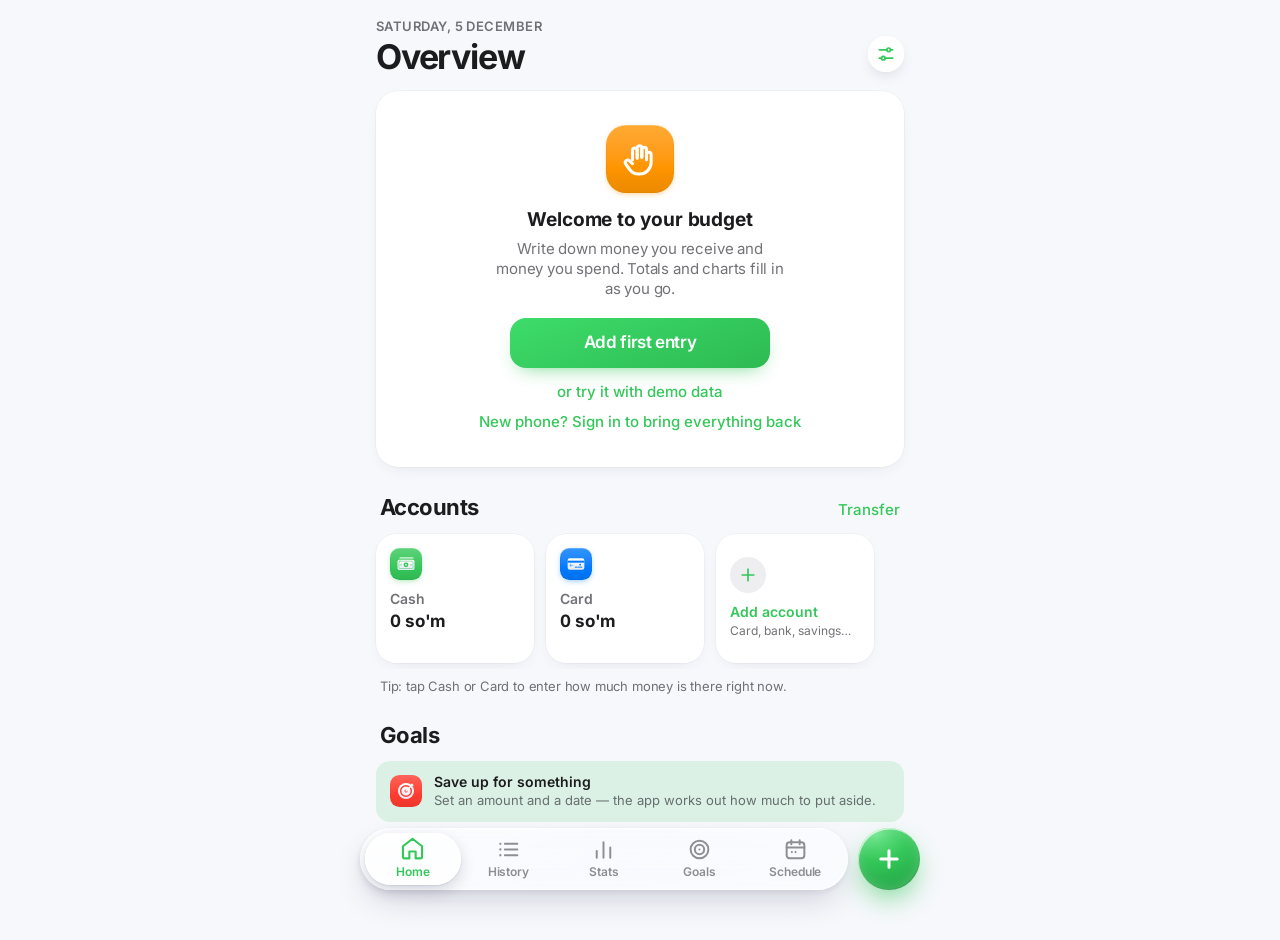
==== commit d83f8828: "Budget v60: lent / borrowed, each entry keeps the dollar rate of its day, Glass tab bar easier to re" ====
--- a/index.html
+++ b/index.html
@@ -81,6 +81,7 @@
   <script src="js/repeat.js"></script>
   <script src="js/safety.js"></script>
   <script src="js/split.js"></script>
+  <script src="js/loans.js"></script>
   <script src="js/iconfx.js"></script>
   <script src="liquid.js"></script>
   <script>
--- a/ios.css
+++ b/ios.css
@@ -223,3 +223,21 @@
 html.glass:root .sheet .sheet-head { background: transparent !important; }
 html.glass:root .toast { -webkit-backdrop-filter: blur(18px) saturate(1.8) !important; backdrop-filter: blur(18px) saturate(1.8) !important; box-shadow: inset 0 1px 0 rgba(255, 255, 255, .18), var(--g2-shadow) !important; }
 html.glass:root .fab { box-shadow: inset 0 1.5px 0 rgba(255, 255, 255, .55), 0 10px 26px -8px rgba(20, 120, 70, .5) !important; }
+
+/* 11 Nov 2026: Glass look, the soft screen edges (the same as in Teacher): the page melts softly under the tab bar, and under the top edge once it is scrolled */
+.g2-edge { display: none; }
+html.glass .g2-edge { display: block; position: fixed; left: 0; right: 0; pointer-events: none; z-index: 19; }
+html.glass .g2-edge.b { bottom: 0; height: 64px; -webkit-backdrop-filter: blur(3px); backdrop-filter: blur(3px); -webkit-mask-image: linear-gradient(to top, #000 25%, transparent); mask-image: linear-gradient(to top, #000 25%, transparent); }
+html.glass .g2-edge.t { top: 0; height: 64px; opacity: 0; transition: opacity .25s ease-out; -webkit-backdrop-filter: blur(10px); backdrop-filter: blur(10px); -webkit-mask-image: linear-gradient(to bottom, #000 45%, transparent); mask-image: linear-gradient(to bottom, #000 45%, transparent); }
+html.glass.g2-scrolled .g2-edge.t { opacity: 1; }
+
+/* 11 Nov 2026 (user: "the icons and the names on the bar below are not that visible"): Glass tab bar, easier to read (the same as in Teacher) */
+html.glass:root .tabs { background: rgba(255, 255, 255, .46) !important; }
+html.glass.g2-lens:root .tabs { -webkit-backdrop-filter: url(#g2lens-tabs) blur(7px) saturate(1.7) !important; backdrop-filter: url(#g2lens-tabs) blur(7px) saturate(1.7) !important; }
+html.glass:root .tabs button { color: #15171C !important; text-shadow: 0 0 3px #fff, 0 0 8px rgba(255, 255, 255, .95); }
+html.glass:root .tabs button.on { color: color-mix(in srgb, var(--accent) 68%, #000) !important; }
+html.glass:root .tabs button svg { stroke-width: 2.3px; filter: drop-shadow(0 0 2px rgba(255, 255, 255, .9)); }
+html.glass:root .tabs button span { font-weight: 700; }
+html.glass.g2-down:root .tabs button span { opacity: 1; }
+/* 11 Nov (user): the blur at the top is lighter */
+html.glass .g2-edge.t { height: 56px; -webkit-backdrop-filter: blur(3px); backdrop-filter: blur(3px); }
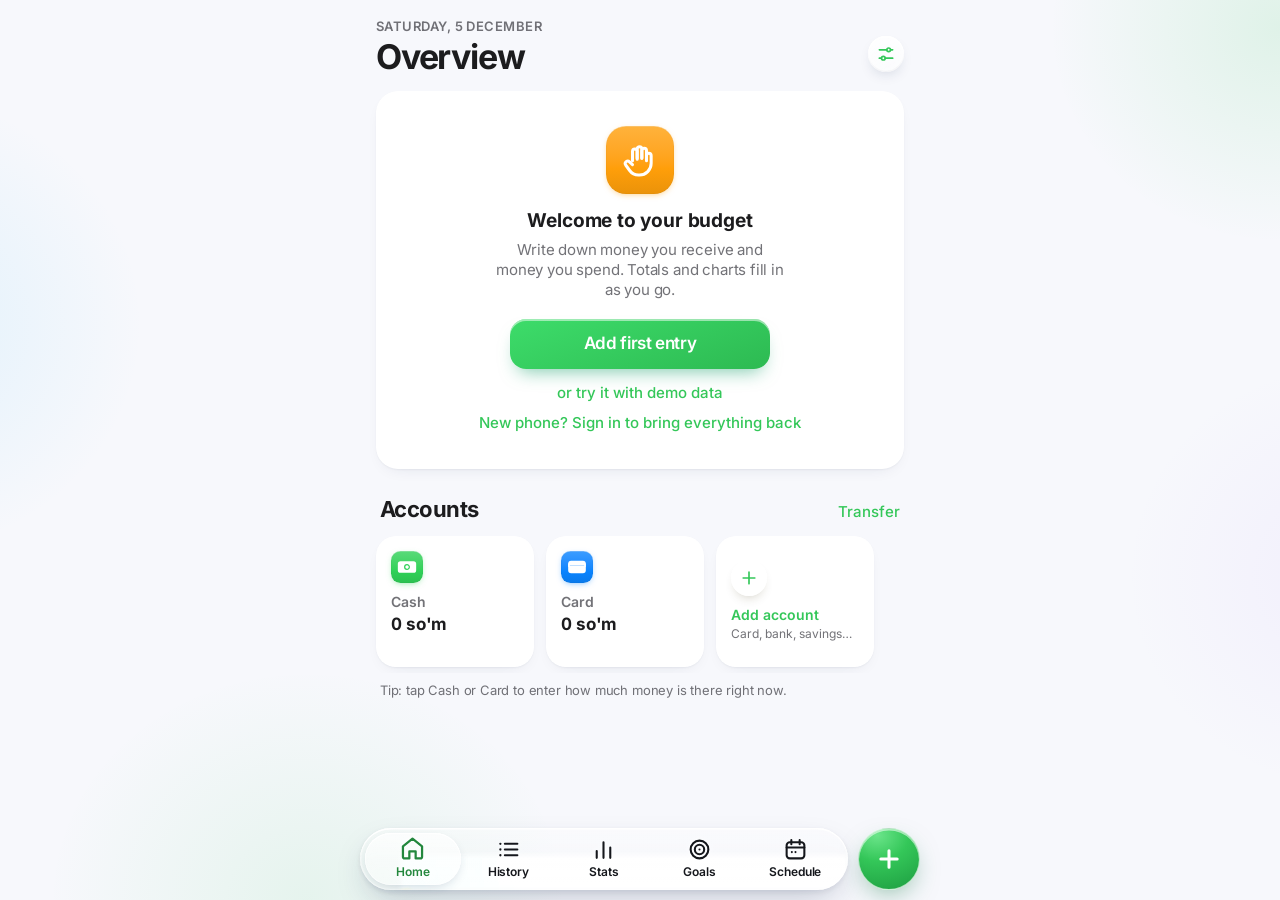
==== commit 982ebe00: "Budget v64: redesign round (glass tab bar with a bending slider, one Filter menu in History, entry d" ====
--- a/index.html
+++ b/index.html
@@ -19,6 +19,9 @@
   <link rel="stylesheet" href="bridge.css">
   <link rel="stylesheet" href="ios.css">
   <link rel="stylesheet" href="iconfx.css">
+  <link rel="stylesheet" href="next.css">
+  <link rel="stylesheet" href="datepick.css">
+  <link rel="stylesheet" href="fix17.css">
   <!-- Stay upright: the installed app could otherwise start sideways or upside down. -->
   <script>try { if (localStorage.getItem('budget-look') === 'glass') document.documentElement.classList.add('glass'); } catch (e) {}</script>
   <script>try { if (localStorage.getItem('budget-hide-money') === '1') document.documentElement.classList.add('hide-money'); } catch (e) {}</script>
@@ -66,6 +69,7 @@
   <script src="icons.js"></script>
   <script src="icons-ios.js"></script>
   <script src="icons-ios2.js"></script>
+  <script src="icons-next.js"></script>
   <script src="js/keep.js"></script>
   <script src="js/account.js"></script>
   <script src="js/core.js"></script>
@@ -84,6 +88,16 @@
   <script src="js/loans.js"></script>
   <script src="js/iconfx.js"></script>
   <script src="liquid.js"></script>
+  <script src="js/palette.js"></script>
+  <script src="js/next.js"></script>
+  <script src="js/bio.js"></script>
+  <script src="js/next3.js"></script>
+  <script src="js/glass.js"></script>
+  <script src="js/datepick.js"></script>
+  <script src="js/tabshrink.js"></script>
+  <script src="js/glassbend.js"></script>
+  <script src="js/settings2.js"></script>
+  <script src="js/fix17.js"></script>
   <script>
     // Self-repair: if nothing was drawn after 6 seconds (a broken saved copy of the app files), clear that copy once and reload. Your data is not touched.
     setTimeout(function () {
--- a/style.css
+++ b/style.css
@@ -1002,7 +1002,7 @@
 .yr-g b { font-size: 12px; font-weight: 500; text-align: center; height: 13px; line-height: 13px; border-radius: 50%; }
 .yr-g b.h { color: var(--danger); font-weight: 700; }
 .yr-g b.t { background: var(--accent); color: #fff; font-weight: 700; }
-@media (prefers-reduced-motion: reduce) { .cal-fade, .cal-zoom-in, .cal-zoom-out { animation: none; } }
+/* 11 Nov 2026: the "reduce motion" switch-off was removed. Battery Saver on the phone reports "reduce motion", and then every page and pop-up appeared at once with no slide. The app always moves the same way now. */
 .cal-t { text-align: center; }
 .cal { display: grid; grid-template-columns: repeat(7, 1fr); gap: 4px; }
 .cal-h { font-size: 12px; font-weight: 600; color: var(--text-2); text-align: center; padding: 0 0 4px; }
@@ -1035,9 +1035,7 @@
   .view { padding-bottom: calc(env(safe-area-inset-bottom) + 90px); }
 }
 
-@media (prefers-reduced-motion: reduce) {
-  *, *::before, *::after { animation-duration: 0s !important; transition-duration: 0s !important; }
-}
+
 
 /* Split money in: the bar in its sheet glides to new sizes; the box in the Money in form */
 .split.still i { animation: none; transition: width .35s cubic-bezier(.2, .9, .3, 1), min-width .35s; }
--- a/liquid.css
+++ b/liquid.css
@@ -30,7 +30,7 @@
 }
 /* Instant taps: no 300 ms wait, no grey flash */
 html, button, a, [data-act], [data-tab], [data-sheet], [data-push] { touch-action: manipulation; -webkit-tap-highlight-color: transparent; }
-@media (prefers-reduced-motion: reduce) { html .tab-ind { transition-duration: .01s !important; } }
+/* 11 Nov 2026: the "reduce motion" switch-off was removed. Battery Saver on the phone reports "reduce motion", and then every page and pop-up appeared at once with no slide. The app always moves the same way now. */
 
 /* ===== The same glass for every sliding highlight: segmented controls and the week strip ===== */
 html .seg-thumb { background: none !important; box-shadow: none !important; }
--- a/ios.css
+++ b/ios.css
@@ -89,7 +89,7 @@
 .lt-right > .icon-btn:not(.solid), .eye-btn { background: var(--gl-bg) !important; -webkit-backdrop-filter: var(--gl-blur); backdrop-filter: var(--gl-blur); box-shadow: var(--gl-rim), 0 6px 16px -6px rgba(20,25,60,.2) !important; }
 .toast { background: rgba(28,28,30,.72) !important; color: #fff; -webkit-backdrop-filter: blur(24px) saturate(1.8); backdrop-filter: blur(24px) saturate(1.8); box-shadow: inset 1px 1px 0 rgba(255,255,255,.18), inset 0 0 0 .5px rgba(255,255,255,.12), 0 14px 30px rgba(0,0,0,.25) !important; }
 .dlg-box { background: rgba(250,250,252,.78) !important; -webkit-backdrop-filter: blur(30px) saturate(1.9); backdrop-filter: blur(30px) saturate(1.9); box-shadow: inset 0 1px 0 rgba(255,255,255,.9), inset 0 0 0 .6px rgba(255,255,255,.5), 0 20px 50px rgba(0,0,0,.2); border-radius: 22px !important; }
-@media (prefers-reduced-transparency: reduce) { html .tabs, .sheet, .dlg-box, .eye-btn { -webkit-backdrop-filter: none !important; backdrop-filter: none !important; background: var(--card) !important; } }
+/* 11 Nov 2026: the "reduce motion" switch-off was removed. Battery Saver on the phone reports "reduce motion", and then every page and pop-up appeared at once with no slide. The app always moves the same way now. */
 :root[data-theme="dark"] .dlg-box { background: rgba(44,44,46,.78) !important; }
 @media (prefers-color-scheme: dark) { :root:not([data-theme="light"]) .dlg-box { background: rgba(44,44,46,.78) !important; } } /* theme "System" on a dark phone: dark box for the white text (audit G2) */
 
@@ -241,3 +241,56 @@
 html.glass.g2-down:root .tabs button span { opacity: 1; }
 /* 11 Nov (user): the blur at the top is lighter */
 html.glass .g2-edge.t { height: 56px; -webkit-backdrop-filter: blur(3px); backdrop-filter: blur(3px); }
+
+/* 11 Nov 2026, from the phone (lag): the lens behind the tab bar and the blur strips at the screen edges are OFF; the tab bar keeps a light, cheap blur. */
+html.glass .g2-edge { display: none !important; }
+html.glass.g2-lens:root .tabs, html.glass:root .tabs { -webkit-backdrop-filter: blur(10px) saturate(1.5) !important; backdrop-filter: blur(10px) saturate(1.5) !important; }
+
+/* 11 Nov 2026 (user): while a finger slides over the tab bar, the GREEN goes with the glass under the finger, not with the page that is still open */
+.tabs.sliding button.on:not(.over), html.glass:root .tabs.sliding button.on:not(.over) { color: var(--muted) !important; }
+html.glass:root .tabs.sliding button.on:not(.over) { color: #15171C !important; }
+.tabs.sliding button.over { color: var(--accent) !important; }
+html.glass:root .tabs.sliding button.over { color: color-mix(in srgb, var(--accent) 68%, #000) !important; }
+
+/* =====================================================================================================================
+   11 Nov 2026, evening: the FINAL glass, the same recipe as in Teacher (ffpal.css, last block).
+   Live blur only on the tab bar, the toast and nothing else. The bent "lens" edge of the approved sample is a still ring
+   (thin, bright, a little color), because the real bending filter lagged on the phone. Colors of the app are not changed.
+   ===================================================================================================================== */
+html.glass{
+  --g3-rim:inset 0 1.5px 0 rgba(255,255,255,.95),inset 0 0 0 .6px rgba(255,255,255,.6),inset 0 -1px 1px rgba(20,30,60,.08),inset 0 9px 12px -9px rgba(255,255,255,.85),inset 0 -7px 10px -8px rgba(255,255,255,.5),inset 7px 0 10px -8px rgba(255,255,255,.45),inset -7px 0 10px -8px rgba(255,255,255,.45);
+  --g3-fringe:conic-gradient(from 200deg,rgba(255,255,255,.95),rgba(125,205,255,.62) 12%,rgba(255,255,255,.28) 24%,rgba(255,160,215,.5) 38%,rgba(255,255,255,.92) 50%,rgba(255,225,140,.55) 62%,rgba(255,255,255,.28) 74%,rgba(130,245,195,.5) 88%,rgba(255,255,255,.95));
+}
+html.glass:root .tabs{
+  background:linear-gradient(180deg,rgba(255,255,255,.5),rgba(255,255,255,.32)) !important;
+  -webkit-backdrop-filter:blur(10px) saturate(1.6) !important;backdrop-filter:blur(10px) saturate(1.6) !important;
+  box-shadow:var(--g3-rim),0 12px 30px -10px rgba(20,40,80,.3),0 2px 6px rgba(20,40,80,.06) !important}
+/* small round buttons at the top: the same glass without blur (behind them is only the page color) */
+html.glass:root .lt-right > .icon-btn:not(.solid),html.glass:root .icon-btn.glassy,html.glass:root .eye-btn{
+  background:linear-gradient(160deg,rgba(255,255,255,.86),rgba(255,255,255,.52)) !important;
+  -webkit-backdrop-filter:none !important;backdrop-filter:none !important;
+  box-shadow:var(--g3-rim),0 6px 16px -8px rgba(20,40,80,.32) !important;border:0 !important}
+/* the lens edge */
+html.glass:root .tabs::after{
+  content:"";position:absolute;inset:0;border-radius:inherit;padding:1.3px;background:var(--g3-fringe);
+  -webkit-mask:linear-gradient(#000 0 0) content-box,linear-gradient(#000 0 0);-webkit-mask-composite:xor;mask-composite:exclude;pointer-events:none;opacity:.85;z-index:1}
+/* the small title at the top while the page is scrolled: a soft fade of the page color, no blur and no mask */
+html.glass:root .topbar{
+  -webkit-backdrop-filter:none !important;backdrop-filter:none !important;-webkit-mask-image:none !important;mask-image:none !important;
+  height:calc(env(safe-area-inset-top) + 58px);align-items:flex-start;padding-top:calc(env(safe-area-inset-top) + 11px);
+  background:linear-gradient(to bottom,rgba(247,248,252,.97) 0,rgba(247,248,252,.92) 58%,rgba(247,248,252,0)) !important}
+
+/* buttons (every look): no grey flash box from the browser; a category tile keeps a round shape when it is pressed or focused */
+button,a{-webkit-tap-highlight-color:transparent}
+.cats .cat{border-radius:16px}
+/* three small buttons that had no tall tap area yet (Transfer / See all, Filter, the account chips): an invisible 44px area, they look the same */
+.link,.hfbtn,.acc-pick button{position:relative}
+.link::before,.hfbtn::before,.acc-pick button::before{content:"";position:absolute;inset:min(0px,calc((100% - var(--tap)) / 2))}
+
+/* The real lens is back on the tab bar (11 Nov, evening), only while the page stands still ("mv" = something moves, set by liquid.js). */
+html.glass.g2-lens:root .tabs:not(.mv){-webkit-backdrop-filter:url(#g2lens-tabs) blur(7px) saturate(1.7) !important;backdrop-filter:url(#g2lens-tabs) blur(7px) saturate(1.7) !important}
+html.glass.g2-lens:root .tabs{background:rgba(255,255,255,.46) !important}
+html.glass.g2-lens:root .tabs::after{display:none}
+/* 11 Nov, evening (user): no rainbow edge on the buttons; the names on the tab bar are not extra bold */
+html.glass:root .tabs button span{font-weight:600 !important}
+html.glass:root .tabs button svg{stroke-width:2px !important}
--- a/iconfx.css
+++ b/iconfx.css
@@ -101,6 +101,4 @@
 .icon-grid button .ic svg { width: 62%; height: 62%; }
 .icon-grid button.on .ic { opacity: 1; transform: scale(1.06); box-shadow: 0 0 0 2.5px var(--card), 0 0 0 4.5px var(--c), 0 6px 14px -4px color-mix(in srgb, var(--c) 60%, transparent); }
 
-@media (prefers-reduced-motion: reduce) {
-  .ic.play, .ic.play svg, .row.flash .ic, .row.flash .ic svg, .ic svg g { animation: none !important; }
-}
+/* 11 Nov 2026: the "reduce motion" switch-off was removed. Battery Saver on the phone reports "reduce motion", and then every page and pop-up appeared at once with no slide. The app always moves the same way now. */
--- a/next.css
+++ b/next.css
@@ -0,0 +1,85 @@
+@import url('https://fonts.googleapis.com/css2?family=Caveat:wght@500;700&display=swap');
+/* NEXT — 15 Nov 2026 (draft): the entry detail page, the notepad diary, the History buttons */
+.fchips[hidden]{display:flex !important}
+.hfbtn{display:none !important}
+.nx-dbtn svg{width:22px;height:22px;fill:none;stroke:currentColor;stroke-width:1.9;stroke-linecap:round;stroke-linejoin:round}
+.nx-detail{display:flex;flex-direction:column;align-items:center;text-align:center;padding:6px 0 18px;gap:4px}
+.nx-detail .ic.xl{margin-bottom:8px}
+.nx-damt{font-size:40px;font-weight:700;letter-spacing:-.035em}
+.nx-damt.in{color:var(--in-text, #1E9E46)}
+.nx-dtitle{font-size:17px;color:var(--muted)}
+.nx-dv{max-width:60%;text-align:right;overflow:hidden;text-overflow:ellipsis;white-space:nowrap}
+
+/* the notepad: spiral on top, cream lined paper, dark blue handwriting, pages flip up */
+.nx-dsheet{padding-top:18px}
+.np{position:relative;height:560px;perspective:1600px;margin-top:6px}
+.np-spiral{position:absolute;top:-12px;left:16px;right:16px;display:flex;justify-content:space-between;z-index:300;pointer-events:none}
+.np-spiral i{width:11px;height:28px;border-radius:7px;border:3px solid #9aa0aa;border-bottom-color:#c9ced6;box-shadow:0 2px 2px rgba(0,0,0,.15)}
+.np-page{position:absolute;inset:0;border-radius:6px 6px 14px 14px;padding:48px 16px 20px 50px;color:#1b2f72;font-family:Caveat,'Segoe Print',cursive;overflow:hidden;
+  background:linear-gradient(90deg,transparent 38px,rgba(255,80,80,.5) 38px,rgba(255,80,80,.5) 39.5px,transparent 39.5px),repeating-linear-gradient(180deg,transparent 0 33px,#bcd0e8 33px 34px),#fdfbf3;
+  background-position:0 0,0 44px,0 0;box-shadow:0 12px 30px rgba(0,0,0,.14),0 1px 0 #e9e3cf;transform-origin:50% 0;transition:transform .7s cubic-bezier(.3,.7,.2,1),opacity .6s;backface-visibility:hidden}
+.np-page.flip{transform:rotateX(105deg);opacity:0;pointer-events:none}
+.np-holes{position:absolute;top:8px;left:16px;right:16px;display:flex;justify-content:space-between}
+.np-holes i{width:11px;height:8px;border-radius:50%;background:#d8d3c4;box-shadow:inset 0 1px 2px rgba(0,0,0,.3)}
+.np-page h4{font-size:26px;font-weight:700;line-height:34px;margin:0}
+.np-page p{font-size:21px;line-height:34px;font-weight:500;margin:0;white-space:nowrap;overflow:hidden;text-overflow:ellipsis}
+.np-page .tm{color:#5871b3;font-size:18px}
+.np-page s{color:#7f8fbb}
+.np-n{position:absolute;right:16px;bottom:8px;font-size:20px;color:#7f8fbb}
+.np-nav{display:flex;align-items:center;justify-content:space-between;margin:14px 2px 4px}
+.np-nav span{font-size:14px;color:var(--muted);font-weight:600}
+.np-nav .icon-btn{font-size:26px;line-height:1}
+/* the pop-up from Teacher: cards like iPhone notifications */
+#br-banner button{border-radius:22px !important;padding:14px 16px !important;background:rgba(255,255,255,.82) !important;-webkit-backdrop-filter:blur(20px) saturate(1.8);backdrop-filter:blur(20px) saturate(1.8);box-shadow:0 12px 30px -10px rgba(20,40,80,.3),inset 0 0 0 .5px rgba(255,255,255,.8) !important}
+.sheet .br-line{border-radius:22px;padding:14px;box-shadow:0 1px 2px rgba(20,40,80,.05),0 10px 24px -14px rgba(20,40,80,.25)}
+.sheet .br-lh b{font-size:17px}
+.sheet .br-two{grid-template-columns:1.3fr 1fr}
+.sheet .br-two button{border-radius:999px;padding:12px 10px;font-size:14.5px}
+.sheet .br-two .br-yes{background:radial-gradient(120% 120% at 30% 0%,#5BE07F,#30D158 60%,#22B04A);box-shadow:inset 0 1px 0 rgba(255,255,255,.45),0 8px 18px -8px rgba(48,209,88,.7)}
+.sheet .br-two .br-no{background:radial-gradient(120% 120% at 30% 0%,#FF7B72,#FF453A 60%)}
+/* one colour pattern (15 Nov): green = tap / money in, orange = money out, red = holidays and warnings, grey = the rest */
+.cal-h.we{color:var(--text-2,#8E8E93) !important}
+/* the same Liquid Glass as Teacher (16 Nov): lens always on, little blur in the middle, a bright rim, a sheen when pressed */
+html.glass.g2-lens:root .tabs,html.glass.g2-lens:root .tabs.mv,html.glass.g2-lens:root .tabs:not(.mv){
+  -webkit-backdrop-filter:url(#g2lens-tabs) blur(2.5px) saturate(1.8) brightness(1.06) !important;backdrop-filter:url(#g2lens-tabs) blur(2.5px) saturate(1.8) brightness(1.06) !important;
+  background:linear-gradient(180deg,rgba(255,255,255,.34),rgba(255,255,255,.14) 55%,rgba(255,255,255,.26)) !important;
+  box-shadow:inset 0 1.5px 0 rgba(255,255,255,.95),inset 0 -1px 0 rgba(255,255,255,.45),inset 1.5px 0 0 rgba(255,255,255,.35),inset -1.5px 0 0 rgba(255,255,255,.35),inset 0 0 18px rgba(255,255,255,.18),0 14px 34px -10px rgba(20,40,80,.28),0 2px 6px rgba(20,40,80,.08) !important}
+html.glass .tabs::before{content:"";position:absolute;inset:0;border-radius:inherit;pointer-events:none;background:linear-gradient(115deg,transparent 30%,rgba(255,255,255,.45) 45%,transparent 60%);background-size:250% 100%;background-position:120% 0;opacity:0;transition:opacity .3s;z-index:2}
+html.glass .tabs.press::before{opacity:1;animation:nxSheen .9s cubic-bezier(.3,.7,.2,1)}
+@keyframes nxSheen{from{background-position:120% 0}to{background-position:-30% 0}}
+/* "From Teacher" pop-up, iPhone style (16 Nov): one rounded list, small pill buttons on the right, iPhone text sizes */
+.sheet:has(.br-line) .sheet-body>.hint{font-size:13px;line-height:1.4;color:var(--text-2)}
+.sheet:has(.br-line) .quick{display:flex;gap:2px;margin:6px 0 12px;padding:2px;background:rgba(118,118,128,.12);border-radius:10px;overflow:visible}
+.sheet:has(.br-line) .quick button{flex:1;box-shadow:none;background:none;border-radius:8px;padding:7px 0;font-size:14px;font-weight:600;color:var(--text)}
+.sheet:has(.br-line) .quick button.on{background:#fff;color:#000;box-shadow:0 1px 4px rgba(0,0,0,.12),0 0 0 .5px rgba(0,0,0,.04)}
+.sheet:has(.br-line) .sheet-body>.br-two{display:flex;gap:10px;margin:0 0 14px !important}
+.sheet:has(.br-line) .sheet-body>.br-two button{flex:1;padding:11px 12px;border-radius:999px;font-size:15px;font-weight:600;min-height:0}
+.sheet:has(.br-line) .sheet-body>.br-two .br-yes{background:var(--accent,#30D158);color:#fff;box-shadow:none}
+.sheet:has(.br-line) .sheet-body>.br-two button:not(.br-yes){background:rgba(118,118,128,.12);color:var(--text)}
+.sheet .br-line{display:grid;grid-template-columns:1fr auto;align-items:center;gap:10px;background:var(--card);border-radius:0;box-shadow:none !important;margin:0;padding:11px 14px;position:relative}
+.sheet .br-line:first-of-type{border-radius:16px 16px 0 0}
+.sheet .br-line:last-of-type{border-radius:0 0 16px 16px}
+.sheet .br-line:only-of-type{border-radius:16px}
+.sheet .br-line+.br-line::before{content:"";position:absolute;top:0;left:58px;right:0;border-top:.5px solid var(--sep)}
+.sheet .br-line .br-lh{margin:0;gap:12px;min-width:0}
+.sheet .br-line .ic.letter{width:34px;height:34px;border-radius:50%;font-size:15px}
+.sheet .br-lh b{font-size:16px !important;font-weight:600 !important;white-space:nowrap;overflow:hidden;text-overflow:ellipsis}
+.sheet .br-lh small{font-size:13px !important}
+.sheet .br-line .br-two{display:flex;gap:6px;margin:0;grid-template-columns:none}
+.sheet .br-line .br-two button{padding:6px 12px !important;border-radius:999px !important;font-size:13px !important;font-weight:600 !important;min-height:0 !important;box-shadow:none !important;white-space:nowrap}
+.sheet .br-line .br-two .br-yes{background:var(--accent,#30D158) !important;color:#fff !important}
+.sheet .br-line .br-two .br-no{background:#FF453A !important;color:#fff !important}
+.sheet .br-line .br-two button:not(.br-yes):not(.br-no){background:rgba(118,118,128,.12) !important;color:var(--text) !important}
+.sheet .br-line .br-lh small{white-space:nowrap;overflow:hidden;text-overflow:ellipsis}
+
+/* 16 Nov (user): the tab indicator was white on the white glass bar (invisible) -> a clear green tint (Budget's colour) */
+html body .tabs .tab-ind{background:linear-gradient(180deg,rgba(48,209,88,.26),rgba(48,209,88,.16)) !important;box-shadow:inset 0 0 0 .8px rgba(48,209,88,.28),inset 0 1px 0 rgba(255,255,255,.7),0 4px 12px -4px rgba(30,160,70,.4) !important}
+html body .tabs.press .tab-ind,html body .tabs.sliding .tab-ind{background:linear-gradient(180deg,rgba(48,209,88,.34),rgba(48,209,88,.22)) !important}
+@media (prefers-color-scheme: dark){html:not([data-theme="light"]) body .tabs .tab-ind{background:linear-gradient(180deg,rgba(48,209,88,.34),rgba(48,209,88,.22)) !important;box-shadow:inset 0 0 0 .8px rgba(48,209,88,.35),inset 0 1px 0 rgba(255,255,255,.18) !important}}
+html[data-theme="dark"] body .tabs .tab-ind{background:linear-gradient(180deg,rgba(48,209,88,.34),rgba(48,209,88,.22)) !important;box-shadow:inset 0 0 0 .8px rgba(48,209,88,.35),inset 0 1px 0 rgba(255,255,255,.18) !important}
+/* Settings, iPhone style (settings2.js) */
+.st2 .row.field{gap:12px}
+.st2 .row .ic.sm{flex:none}
+.st2 .form-label.st-sub{margin-top:12px;font-size:12px;opacity:.8}
+.st2 .row .ts-sw{margin-left:auto}
+.st2 .hint{margin-top:6px}
--- a/datepick.css
+++ b/datepick.css
@@ -0,0 +1,47 @@
+/* ---------- iPhone date / time picker ---------- */
+input.dp-hide{position:absolute !important;opacity:0 !important;pointer-events:none !important;width:1px !important;height:1px !important;min-height:0 !important;padding:0 !important;border:0 !important;overflow:hidden}
+.dp-btn{appearance:none;-webkit-appearance:none;border:0;background:rgba(118,118,128,.12);color:#1C1C1E;font:inherit;font-size:17px;font-weight:500;padding:7px 13px;border-radius:9px;min-height:38px;width:max-content;max-width:100%;justify-self:start;align-self:flex-start;cursor:pointer;transition:background .2s}
+.dp-btn:active{background:rgba(118,118,128,.22)}
+.dp-btn.empty{color:rgba(60,60,67,.55)}
+.dp-wrap{position:fixed;inset:0;z-index:2000;display:flex;align-items:flex-end;justify-content:center;background:rgba(0,0,0,0);transition:background .32s}
+.dp-wrap.show{background:rgba(0,0,0,.22)}
+.dp-card{width:min(380px,calc(100% - 20px));margin-bottom:calc(12px + env(safe-area-inset-bottom));background:rgba(255,255,255,.94);-webkit-backdrop-filter:blur(30px) saturate(1.8);backdrop-filter:blur(30px) saturate(1.8);border-radius:28px;padding:14px 14px 10px;box-shadow:0 24px 60px -14px rgba(0,0,0,.4),inset 0 0 0 .5px rgba(255,255,255,.7);transform:translateY(115%);transition:transform .46s cubic-bezier(.32,.72,0,1)}
+.dp-wrap.show .dp-card{transform:none}
+.dp-h{display:flex;align-items:center;justify-content:space-between;padding:2px 2px 6px 8px}
+.dp-h b{font-size:17px;font-weight:600;color:#1C1C1E}
+.dp-h span{display:flex}
+.dp-h button,.dp-g button,.dp-foot button{-webkit-tap-highlight-color:transparent}
+.dp-h button{width:38px;height:38px;border:0;background:none;color:#0A84FF;display:grid;place-items:center;border-radius:50%;padding:0}
+.dp-h svg{width:20px;height:20px;fill:none;stroke:currentColor;stroke-width:2.5;stroke-linecap:round;stroke-linejoin:round}
+.dp-g{display:grid;grid-template-columns:repeat(7,minmax(0,1fr));row-gap:2px;text-align:center}
+.dp-g span{font-size:12px;font-weight:600;color:rgba(60,60,67,.32);padding:4px 0}
+.dp-g button{width:100%;max-width:44px;aspect-ratio:1;margin:0 auto;border:0;background:none;border-radius:50%;font:inherit;font-size:19px;color:#1C1C1E;padding:0;transition:background .18s,color .18s}
+.dp-g button.today{color:#0A84FF;font-weight:600}
+.dp-g button.on{background:#0A84FF;color:#fff;font-weight:600}
+.dp-g button:disabled{color:rgba(60,60,67,.22)}
+.dp-foot{display:flex;justify-content:space-between;align-items:center;padding:8px 6px 2px;border-top:.5px solid rgba(60,60,67,.14);margin-top:6px}
+.dp-foot button{border:0;background:none;color:#0A84FF;font:inherit;font-size:17px;padding:8px 6px}
+.dp-foot button.strong{font-weight:600}
+.dp-foot button:disabled{color:rgba(60,60,67,.3)}
+.dp-title{text-align:center;font-size:15px;font-weight:600;color:rgba(60,60,67,.6);padding:2px 0 6px}
+.dp-whs{display:flex;justify-content:center;align-items:center;gap:4px;position:relative;height:216px;-webkit-mask-image:linear-gradient(transparent,#000 28%,#000 72%,transparent);mask-image:linear-gradient(transparent,#000 28%,#000 72%,transparent)}
+.dp-whs::before{content:"";position:absolute;left:4px;right:4px;top:90px;height:36px;border-radius:10px;background:rgba(118,118,128,.13);pointer-events:none}
+.dp-wh{height:216px;overflow-y:auto;scroll-snap-type:y mandatory;scrollbar-width:none;padding:90px 0;box-sizing:border-box;flex:1;max-width:150px;overscroll-behavior:contain;position:relative}
+.dp-wh::-webkit-scrollbar{display:none}
+.dp-wh div{height:36px;line-height:36px;text-align:center;font-size:21px;scroll-snap-align:center;color:rgba(60,60,67,.5);cursor:pointer;transition:color .15s}
+.dp-wh div.on{color:#1C1C1E;font-weight:500}
+.dp-colon{font-size:22px;font-weight:600;color:#1C1C1E}
+
+/* Budget: the field pill sits on the right of its row; dark mode */
+.row.field .dp-btn{margin-left:auto;align-self:center}
+.tval input[data-dp]{cursor:pointer}
+@media (prefers-color-scheme: dark){:root:not([data-theme="light"]) .dp-card{background:rgba(44,44,46,.94);box-shadow:0 24px 60px -14px rgba(0,0,0,.7),inset 0 0 0 .5px rgba(255,255,255,.12)}
+:root:not([data-theme="light"]) .dp-h b,:root:not([data-theme="light"]) .dp-g button,:root:not([data-theme="light"]) .dp-wh div.on,:root:not([data-theme="light"]) .dp-colon,:root:not([data-theme="light"]) .dp-btn{color:#fff}
+:root:not([data-theme="light"]) .dp-g button.on{color:#fff}:root:not([data-theme="light"]) .dp-g button.today:not(.on){color:#0A84FF}
+:root:not([data-theme="light"]) .dp-g button:disabled,:root:not([data-theme="light"]) .dp-g span,:root:not([data-theme="light"]) .dp-wh div,:root:not([data-theme="light"]) .dp-title{color:rgba(235,235,245,.4)}
+:root:not([data-theme="light"]) .dp-btn{background:rgba(118,118,128,.24)}:root:not([data-theme="light"]) .dp-foot{border-top-color:rgba(84,84,88,.6)}}
+:root[data-theme="dark"] .dp-card{background:rgba(44,44,46,.94);box-shadow:0 24px 60px -14px rgba(0,0,0,.7),inset 0 0 0 .5px rgba(255,255,255,.12)}
+:root[data-theme="dark"] .dp-h b,:root[data-theme="dark"] .dp-g button,:root[data-theme="dark"] .dp-wh div.on,:root[data-theme="dark"] .dp-colon,:root[data-theme="dark"] .dp-btn{color:#fff}
+:root[data-theme="dark"] .dp-g button.today:not(.on){color:#0A84FF}
+:root[data-theme="dark"] .dp-g button:disabled,:root[data-theme="dark"] .dp-g span,:root[data-theme="dark"] .dp-wh div,:root[data-theme="dark"] .dp-title{color:rgba(235,235,245,.4)}
+:root[data-theme="dark"] .dp-btn{background:rgba(118,118,128,.24)}:root[data-theme="dark"] .dp-foot{border-top-color:rgba(84,84,88,.6)}
--- a/fix17.css
+++ b/fix17.css
@@ -0,0 +1,37 @@
+/* 17 Nov (Fable, after the user's feedback on the draft). Loaded after next.css. */
+
+/* message / Undo bar: glass pill at the BOTTOM, above the tab bar (it used to cover the page title) */
+html body .toast,html.glass body .toast,html.glass[data-theme="dark"] body .toast{top:auto !important;bottom:calc(env(safe-area-inset-bottom,0px) + 100px);transform:translate(-50%,40px);
+  border-radius:999px !important;padding:12px 18px !important;color:#1C1C1E !important;font-weight:600 !important;
+  background:linear-gradient(180deg,rgba(255,255,255,.74),rgba(255,255,255,.52)) !important;-webkit-backdrop-filter:blur(18px) saturate(1.8) !important;backdrop-filter:blur(18px) saturate(1.8) !important;
+  box-shadow:inset 0 1.5px 0 rgba(255,255,255,.95),inset 0 0 0 .6px rgba(255,255,255,.6),0 14px 30px -10px rgba(20,60,40,.3),0 2px 6px rgba(20,60,40,.08) !important}
+html body .toast.show{transform:translate(-50%,0)}
+html body .toast .toast-btn{color:#1FA347 !important;font-weight:700}
+html[data-theme="dark"] body .toast{color:#fff !important;background:linear-gradient(180deg,rgba(60,60,67,.74),rgba(40,40,46,.6)) !important;box-shadow:inset 0 1px 0 rgba(255,255,255,.2),0 14px 30px -10px rgba(0,0,0,.6) !important}
+html[data-theme="dark"] body .toast .toast-btn{color:#30D158 !important}
+
+/* History: one Filter button + an iPhone-style menu */
+.hfbtn{display:flex !important}
+.fm-menu{position:fixed;z-index:80;width:236px;overflow:auto;overscroll-behavior:contain;padding:4px 0;border-radius:16px;
+  background:rgba(255,255,255,.86);-webkit-backdrop-filter:blur(24px) saturate(1.8);backdrop-filter:blur(24px) saturate(1.8);
+  box-shadow:0 18px 44px -10px rgba(0,0,0,.3),0 0 0 .5px rgba(60,60,67,.14);transform-origin:100% 0;animation:fmIn .22s cubic-bezier(.2,.9,.3,1.1)}
+@keyframes fmIn{from{opacity:0;transform:scale(.6)}to{opacity:1;transform:none}}
+.fm-menu.out{animation:fmOut .22s cubic-bezier(.4,0,.6,1) forwards}
+@keyframes fmOut{from{opacity:1;transform:none}to{opacity:0;transform:scale(.6)}}
+.fm-i svg{opacity:0;transform:scale(.5);transition:opacity .18s,transform .22s cubic-bezier(.3,1.4,.5,1)}
+.fm-i.on svg{opacity:1;transform:none}
+.fm-menu em{display:block;font-style:normal;font-size:12px;font-weight:600;color:#8E8E93;text-transform:uppercase;letter-spacing:.3px;padding:9px 16px 4px;border-top:6px solid rgba(120,120,128,.1);margin-top:4px}
+.fm-i{display:flex;align-items:center;gap:10px;width:100%;padding:11px 16px;font-size:16px;font-weight:500;text-align:left;color:var(--text,#1C1C1E)}
+.fm-i + .fm-i{border-top:.5px solid rgba(60,60,67,.12)}
+.fm-i span{flex:1}
+.fm-i i{width:10px;height:10px;border-radius:50%;flex:none}
+.fm-i.on{color:var(--accent,#30D158);font-weight:700}
+.fm-i svg{width:19px;height:19px;fill:none;stroke:currentColor;stroke-width:2.4;stroke-linecap:round;stroke-linejoin:round}
+html[data-theme="dark"] .fm-menu{background:rgba(44,44,46,.9)}
+
+/* Settings: a short menu, each section opens on its own */
+.st-pane[hidden],.st-menu[hidden]{display:none !important}
+.st-back{display:flex;align-items:center;gap:2px;color:var(--accent,#30D158);font-weight:600;font-size:16px;padding:4px 0 2px;margin-left:-6px}
+.st-back svg{width:22px;height:22px;transform:rotate(180deg);fill:none;stroke:currentColor;stroke-width:2.4;stroke-linecap:round;stroke-linejoin:round}
+.st-h{font-size:26px;font-weight:800;letter-spacing:-.02em;margin:6px 2px 12px}
+.st-menu .row{min-height:58px}
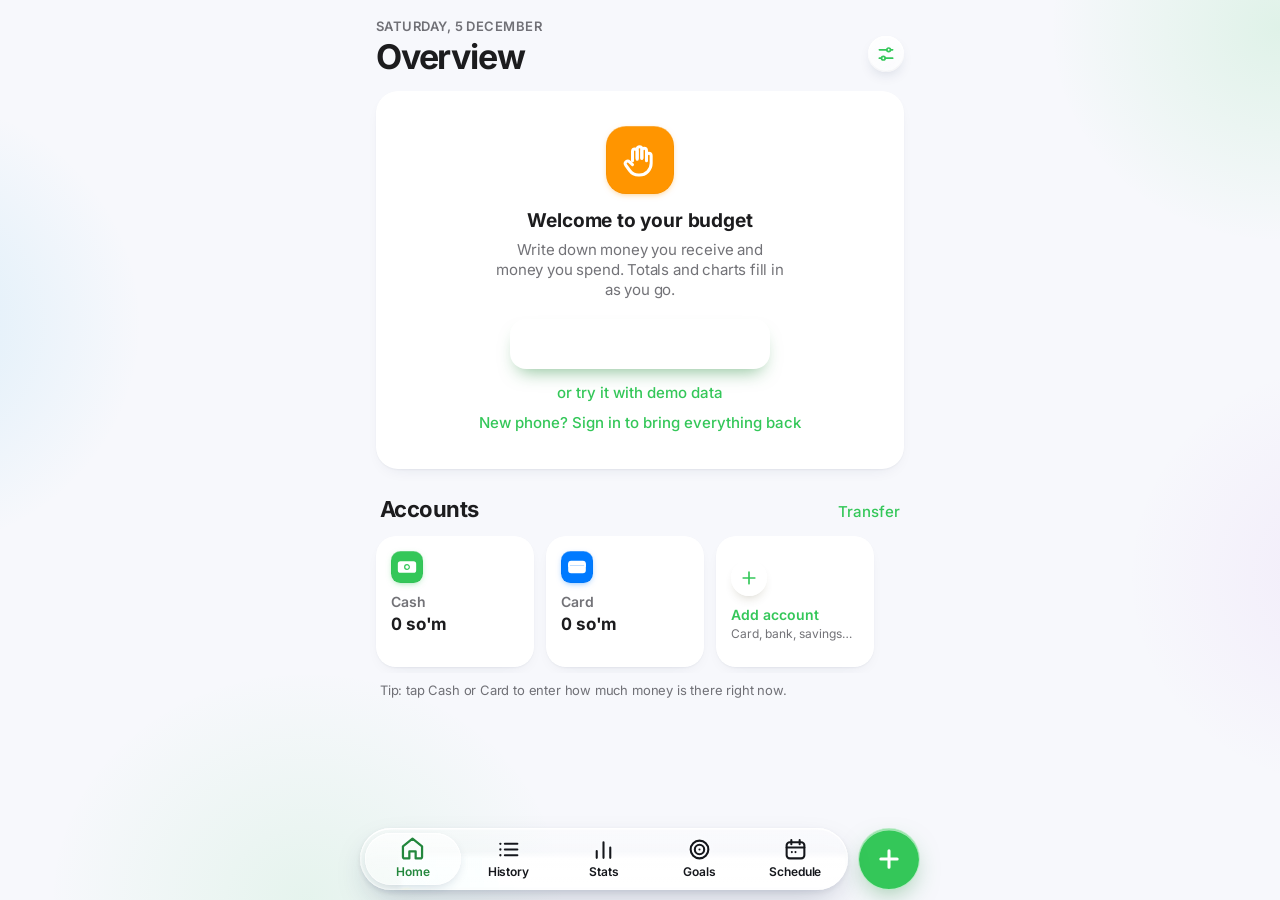
==== commit 1dccb21b: "Budget v71: Apple colors only and solid icons (like Teacher 10.0), Settings > Look > Colors to choos" ====
--- a/index.html
+++ b/index.html
@@ -22,6 +22,9 @@
   <link rel="stylesheet" href="next.css">
   <link rel="stylesheet" href="datepick.css">
   <link rel="stylesheet" href="fix17.css">
+  <link rel="stylesheet" href="fix18.css">
+<link rel="stylesheet" href="fix19.css">
+<link rel="stylesheet" href="bcolors.css">
   <!-- Stay upright: the installed app could otherwise start sideways or upside down. -->
   <script>try { if (localStorage.getItem('budget-look') === 'glass') document.documentElement.classList.add('glass'); } catch (e) {}</script>
   <script>try { if (localStorage.getItem('budget-hide-money') === '1') document.documentElement.classList.add('hide-money'); } catch (e) {}</script>
@@ -98,6 +101,9 @@
   <script src="js/glassbend.js"></script>
   <script src="js/settings2.js"></script>
   <script src="js/fix17.js"></script>
+<script src="js/fix19.js"></script>
+<script src="js/updatenow.js"></script>
+<script src="js/bcolors.js"></script>
   <script>
     // Self-repair: if nothing was drawn after 6 seconds (a broken saved copy of the app files), clear that copy once and reload. Your data is not touched.
     setTimeout(function () {
--- a/style.css
+++ b/style.css
@@ -7,31 +7,31 @@
 /* ---------- Tokens ---------- */
 :root {
   color-scheme: light;
-  --geo-ring: rgba(255, 200, 61, .55);
-  --geo-t2: rgba(14, 108, 102, .2);
-  --geo-g2: rgba(22, 184, 122, .25);
-  --geo-y2: rgba(255, 200, 61, .35);
-  --geo-t: rgba(14, 108, 102, .5);
-  --geo-g: rgba(22, 184, 122, .6);
-  --geo-y: rgba(255, 200, 61, .8);
+  --geo-ring: rgba(255,204,0,.55);
+  --geo-t2: rgba(12,129,123,.2);
+  --geo-g2: rgba(52,199,89,.25);
+  --geo-y2: rgba(255,204,0,.35);
+  --geo-t: rgba(12,129,123,.5);
+  --geo-g: rgba(52,199,89,.6);
+  --geo-y: rgba(255,204,0,.8);
   --bg: #F5F1E6;
   --card: #FFFFFF;
   --elev: #FFFFFF;
   --seg-on: #FFFFFF;
-  --fill: rgba(90, 70, 30, .08);
-  --fill-2: rgba(90, 70, 30, .05);
+  --fill: rgba(127,101,69,.08);
+  --fill-2: rgba(127,101,69,.05);
   --text: #1D1B16;
   --text-2: rgba(29, 27, 22, .6);
   --text-3: rgba(29, 27, 22, .3);
   --sep: rgba(29, 27, 22, .12);
-  --accent: #0F9D66;
-  --accent-soft: rgba(22, 184, 122, .15);
-  --in: #1BAF7A;           /* chart: money in  (validated pair) */
-  --out: #EB6834;          /* chart: money out */
-  --in-text: #13805A;      /* readable green for +amounts */
+  --accent: #248A3D;
+  --accent-soft: rgba(52,199,89,.15);
+  --in: #34C759;           /* chart: money in  (validated pair) */
+  --out: #FF3B30;          /* chart: money out */
+  --in-text: #0C817B;      /* readable green for +amounts */
   --danger: #FF3B30;
-  --good: #0CA30C;
-  --warn: #C98500;
+  --good: #248A3D;
+  --warn: #FF9500;
   --grid: #ECE6D8;
   --axis: #D2CBBB;
   --muted: #8E887A;
@@ -44,30 +44,30 @@
 @media (prefers-color-scheme: dark) {
   :root:not([data-theme="light"]) {
     color-scheme: dark;
-    --geo-ring: rgba(255, 200, 61, .38);
-    --geo-t2: rgba(26, 156, 146, .22);
-    --geo-g2: rgba(22, 184, 122, .18);
-    --geo-y2: rgba(255, 200, 61, .18);
-    --geo-t: rgba(26, 156, 146, .5);
-    --geo-g: rgba(22, 184, 122, .45);
-    --geo-y: rgba(255, 200, 61, .5);
+    --geo-ring: rgba(255,204,0,.38);
+    --geo-t2: rgba(12,129,123,.22);
+    --geo-g2: rgba(52,199,89,.18);
+    --geo-y2: rgba(255,204,0,.18);
+    --geo-t: rgba(12,129,123,.5);
+    --geo-g: rgba(52,199,89,.45);
+    --geo-y: rgba(255,204,0,.5);
     --bg: #13120F;
     --card: #1F1D18;
     --elev: #2A2721;
     --seg-on: #4A463D;
-    --fill: rgba(255, 240, 210, .09);
-    --fill-2: rgba(255, 240, 210, .05);
+    --fill: rgba(255,247,215,.09);
+    --fill-2: rgba(255,247,215,.05);
     --text: #F5F0E4;
     --text-2: rgba(245, 240, 228, .62);
     --text-3: rgba(245, 240, 228, .3);
-    --sep: rgba(255, 240, 210, .12);
-    --accent: #2FBF84;
-    --accent-soft: rgba(47, 191, 132, .18);
-    --in: #199E70;
-    --out: #D95926;
-    --in-text: #30D158;
-    --danger: #FF453A;
-    --warn: #FFB340;
+    --sep: rgba(255,247,215,.12);
+    --accent: #34C759;
+    --accent-soft: rgba(52,199,89,.18);
+    --in: #248A3D;
+    --out: #C93400;
+    --in-text: #34C759;
+    --danger: #FF3B30;
+    --warn: #FF9500;
     --grid: #2A2721;
     --axis: #3A362E;
     --bar: rgb(31, 29, 24);
@@ -77,30 +77,30 @@
 }
 :root[data-theme="dark"] {
   color-scheme: dark;
-  --geo-ring: rgba(255, 200, 61, .38);
-  --geo-t2: rgba(26, 156, 146, .22);
-  --geo-g2: rgba(22, 184, 122, .18);
-  --geo-y2: rgba(255, 200, 61, .18);
-  --geo-t: rgba(26, 156, 146, .5);
-  --geo-g: rgba(22, 184, 122, .45);
-  --geo-y: rgba(255, 200, 61, .5);
+  --geo-ring: rgba(255,204,0,.38);
+  --geo-t2: rgba(12,129,123,.22);
+  --geo-g2: rgba(52,199,89,.18);
+  --geo-y2: rgba(255,204,0,.18);
+  --geo-t: rgba(12,129,123,.5);
+  --geo-g: rgba(52,199,89,.45);
+  --geo-y: rgba(255,204,0,.5);
   --bg: #13120F;
   --card: #1F1D18;
   --elev: #2A2721;
   --seg-on: #4A463D;
-  --fill: rgba(255, 240, 210, .09);
-  --fill-2: rgba(255, 240, 210, .05);
+  --fill: rgba(255,247,215,.09);
+  --fill-2: rgba(255,247,215,.05);
   --text: #F5F0E4;
   --text-2: rgba(245, 240, 228, .62);
   --text-3: rgba(245, 240, 228, .3);
-  --sep: rgba(255, 240, 210, .12);
-  --accent: #2FBF84;
-  --accent-soft: rgba(47, 191, 132, .18);
-  --in: #199E70;
-  --out: #D95926;
-  --in-text: #30D158;
-  --danger: #FF453A;
-  --warn: #FFB340;
+  --sep: rgba(255,247,215,.12);
+  --accent: #34C759;
+  --accent-soft: rgba(52,199,89,.18);
+  --in: #248A3D;
+  --out: #C93400;
+  --in-text: #34C759;
+  --danger: #FF3B30;
+  --warn: #FF9500;
   --grid: #2A2721;
   --axis: #3A362E;
   --bar: rgb(31, 29, 24);
@@ -332,6 +332,12 @@
 .chip.good { background: color-mix(in srgb, var(--good) 15%, transparent); color: var(--in-text); }
 .chip.warn { background: color-mix(in srgb, var(--warn) 18%, transparent); color: var(--text); }
 .chip.info { background: var(--accent-soft); color: var(--accent); }
+/* 17 Nov 2026: a paused goal (grey = switched off, not good and not late) and the red bin in the Categories list */
+.chip.off { background: var(--fill); color: var(--text-2); }
+.goal-card.paused .g3, .goal-card.paused .g3-leg, .goal-card.paused .gc-top .ic { opacity: .45; }
+.cat-del { flex: none; width: 40px; height: 44px; display: grid; place-items: center; color: var(--danger); }
+.cat-del .gl { width: 20px; height: 20px; }
+.cat-del:active { transform: scale(.88); }
 
 /* ---------- Stats ---------- */
 .period-nav { display: flex; align-items: center; justify-content: space-between; margin: 14px 0 12px; }
@@ -721,7 +727,7 @@
 .report-cta { display: flex; align-items: center; gap: 12px; width: 100%; text-align: left; margin-bottom: 12px; }
 .report-cta b { display: block; font-size: 16px; font-weight: 700; }
 .report-cta span { font-size: 13px; color: var(--text-2); }
-.rep-hero { position: relative; overflow: hidden; border-radius: 24px; padding: 22px 20px 20px; color: #fff; background: linear-gradient(135deg, #2BDDA0, #0FA57C 55%, #05705D); box-shadow: 0 12px 30px rgba(5, 112, 93, .3); }
+.rep-hero { position: relative; overflow: hidden; border-radius: 24px; padding: 22px 20px 20px; color: #fff; background: linear-gradient(135deg, #34C759, #248A3D 55%, #0C817B); box-shadow: 0 12px 30px rgba(12,129,123,.3); }
 .rep-hero::after { content: ""; position: absolute; inset: 0; background: radial-gradient(circle at 20% 10%, rgba(255, 255, 255, .3), transparent 60%); pointer-events: none; }
 .rep-eyebrow { font-size: 12px; font-weight: 700; letter-spacing: .12em; text-transform: uppercase; opacity: .85; }
 .rep-title { font-size: 28px; font-weight: 800; letter-spacing: -.02em; margin-top: 2px; }
@@ -1087,10 +1093,10 @@
 
 /* ---------- Glass look (Settings → Appearance → Look): only the effect; the app's colours stay ---------- */
 html.glass, html.glass body { background: transparent !important; }
-html.glass { --gloss: linear-gradient(150deg, rgba(255,255,255,.5) 0%, rgba(255,255,255,.08) 34%, transparent 55%); --glass-bg: radial-gradient(300px 280px at 100% 4%, rgba(255,222,120,.55) 0, transparent 72%),
-  radial-gradient(340px 320px at -8% 34%, rgba(140,225,190,.50) 0, transparent 72%),
-  radial-gradient(320px 300px at 106% 62%, rgba(140,215,208,.42) 0, transparent 72%),
-  radial-gradient(360px 320px at 24% 100%, rgba(255,222,120,.45) 0, transparent 72%),
+html.glass { --gloss: linear-gradient(150deg, rgba(255,255,255,.5) 0%, rgba(255,255,255,.08) 34%, transparent 55%); --glass-bg: radial-gradient(300px 280px at 100% 4%, rgba(255,204,0,.55) 0, transparent 72%),
+  radial-gradient(340px 320px at -8% 34%, rgba(0,199,190,.50) 0, transparent 72%),
+  radial-gradient(320px 300px at 106% 62%, rgba(0,199,190,.42) 0, transparent 72%),
+  radial-gradient(360px 320px at 24% 100%, rgba(255,204,0,.45) 0, transparent 72%),
   #FBF8F1; background: #FBF8F1 !important; }
 html.glass::before { content: ""; position: fixed; inset: 0; z-index: -1; pointer-events: none; background: var(--glass-bg); transform: translateZ(0); }
 html.glass .tab-veil { background: var(--glass-bg); }
@@ -1110,25 +1116,25 @@
 /* glass tab bar, + button, and every control */
 html.glass .tabs { background: rgba(255,255,255,.34) !important; -webkit-backdrop-filter: blur(18px) saturate(200%) brightness(1.06); backdrop-filter: blur(18px) saturate(200%) brightness(1.06);
   box-shadow: inset 0 0 0 1px rgba(255,255,255,.55), inset 0 2px 1px -1px rgba(255,255,255,1), inset 1.5px 2px 3px -1px rgba(255,255,255,.9), inset -1.5px -2px 3px -1px rgba(255,255,255,.5), 0 16px 30px -12px rgba(70,60,20,.32) !important; }
-html.glass .tab-ind { background: rgba(15,157,102,.16) !important; box-shadow: inset 0 1px 0 rgba(255,255,255,.8), inset 0 0 0 1px rgba(255,255,255,.4); }
+html.glass .tab-ind { background: rgba(36,138,61,.16) !important; box-shadow: inset 0 1px 0 rgba(255,255,255,.8), inset 0 0 0 1px rgba(255,255,255,.4); }
 html.glass .fab { border: 1px solid rgba(255,255,255,.65);
-  box-shadow: inset 0 2px 0 rgba(255,255,255,.65), inset 0 -8px 14px rgba(0,60,30,.18), 0 0 0 5px rgba(246,196,69,.45), 0 12px 24px -8px rgba(15,157,102,.6) !important; }
+  box-shadow: inset 0 2px 0 rgba(255,255,255,.65), inset 0 -8px 14px rgba(0,60,30,.18), 0 0 0 5px rgba(255,204,0,.45), 0 12px 24px -8px rgba(36,138,61,.6) !important; }
 html.glass .seg { background: rgba(255,255,255,.34) !important; box-shadow: inset 0 0 0 1px rgba(255,255,255,.6), inset 0 1px 0 rgba(255,255,255,.9) !important; }
 html.glass .seg-thumb { background: rgba(255,255,255,.88) !important; box-shadow: inset 0 1px 0 #fff, 0 4px 10px -4px rgba(70,60,20,.3) !important; }
 html.glass .icon-btn { background: rgba(255,255,255,.5) !important; box-shadow: inset 0 1px 0 rgba(255,255,255,.95), inset 0 0 0 1px rgba(255,255,255,.6), 0 6px 12px -6px rgba(70,60,20,.3) !important; }
 html.glass .fchip, html.glass .quick button, html.glass .acc-pick button, html.glass .grp-pick button, html.glass .pill-btn, html.glass .cat, html.glass .emojis button, html.glass .search {
   background: rgba(255,255,255,.5) !important; box-shadow: inset 0 1px 0 rgba(255,255,255,.95), inset 0 0 0 1px rgba(255,255,255,.6), 0 6px 12px -8px rgba(70,60,20,.28) !important; }
-html.glass .fchip.on, html.glass .quick button.on, html.glass .acc-pick button.on, html.glass .grp-pick button.on { box-shadow: inset 0 1px 0 rgba(255,255,255,.9), inset 0 0 0 2px var(--accent), 0 6px 12px -8px rgba(15,157,102,.5) !important; }
-html.glass .btn { box-shadow: inset 0 2px 0 rgba(255,255,255,.5), 0 10px 18px -8px rgba(15,157,102,.55); }
+html.glass .fchip.on, html.glass .quick button.on, html.glass .acc-pick button.on, html.glass .grp-pick button.on { box-shadow: inset 0 1px 0 rgba(255,255,255,.9), inset 0 0 0 2px var(--accent), 0 6px 12px -8px rgba(36,138,61,.5) !important; }
+html.glass .btn { box-shadow: inset 0 2px 0 rgba(255,255,255,.5), 0 10px 18px -8px rgba(36,138,61,.55); }
 html.glass .sheet { background: rgba(251,249,243,.72) !important; -webkit-backdrop-filter: blur(28px) saturate(190%); backdrop-filter: blur(28px) saturate(190%); box-shadow: inset 0 1.5px 0 rgba(255,255,255,.95), 0 -12px 40px rgba(60,50,20,.2) !important; }
 html.glass .dlg-box { background: rgba(255,253,248,.7) !important; -webkit-backdrop-filter: blur(24px) saturate(180%); backdrop-filter: blur(24px) saturate(180%); box-shadow: inset 0 1px 0 rgba(255,255,255,.95), 0 20px 40px -12px rgba(60,50,20,.35) !important; }
-html.glass .banner { background-color: rgba(15,157,102,.16) !important; }
+html.glass .banner { background-color: rgba(36,138,61,.16) !important; }
 
 /* dark */
-html.glass[data-theme="dark"] { --gloss: linear-gradient(150deg, rgba(255,255,255,.12) 0%, rgba(255,255,255,.02) 34%, transparent 55%); --glass-bg: radial-gradient(300px 280px at 100% 4%, rgba(255,200,61,.20) 0, transparent 72%),
-  radial-gradient(340px 320px at -8% 34%, rgba(47,191,132,.24) 0, transparent 72%),
-  radial-gradient(320px 300px at 106% 62%, rgba(26,156,146,.22) 0, transparent 72%),
-  radial-gradient(360px 320px at 24% 100%, rgba(255,200,61,.16) 0, transparent 72%),
+html.glass[data-theme="dark"] { --gloss: linear-gradient(150deg, rgba(255,255,255,.12) 0%, rgba(255,255,255,.02) 34%, transparent 55%); --glass-bg: radial-gradient(300px 280px at 100% 4%, rgba(255,204,0,.20) 0, transparent 72%),
+  radial-gradient(340px 320px at -8% 34%, rgba(52,199,89,.24) 0, transparent 72%),
+  radial-gradient(320px 300px at 106% 62%, rgba(12,129,123,.22) 0, transparent 72%),
+  radial-gradient(360px 320px at 24% 100%, rgba(255,204,0,.16) 0, transparent 72%),
   #13120F; background: #13120F !important; }
 html.glass[data-theme="dark"]::before { content: ""; position: fixed; inset: 0; z-index: -1; pointer-events: none; background: var(--glass-bg); transform: translateZ(0); }
 html.glass[data-theme="dark"] .tab-veil { background: var(--glass-bg); }
@@ -1136,9 +1142,9 @@
 html.glass[data-theme="dark"] .overlay { background: rgba(0,0,0,.45); }
 html.glass[data-theme="dark"] .card, html.glass[data-theme="dark"] .banner, html.glass[data-theme="dark"] .mon-card, html.glass[data-theme="dark"] .goal-card, html.glass[data-theme="dark"] .group, html.glass[data-theme="dark"] .acc-card, html.glass[data-theme="dark"] .goal-mini { border-color: rgba(255,255,255,.14); background-color: rgba(255,255,255,.07) !important;
   box-shadow: inset 0 1.5px 0 rgba(255,255,255,.22), 0 10px 18px -12px rgba(0,0,0,.6) !important; }
-html.glass[data-theme="dark"] .banner { background-color: rgba(47,191,132,.16) !important; }
+html.glass[data-theme="dark"] .banner { background-color: rgba(52,199,89,.16) !important; }
 html.glass[data-theme="dark"] .tabs { background: rgba(255,255,255,.09) !important; box-shadow: inset 0 0 0 1px rgba(255,255,255,.16), inset 0 2px 1px -1px rgba(255,255,255,.3), 0 16px 30px -12px rgba(0,0,0,.6) !important; }
-html.glass[data-theme="dark"] .tab-ind { background: rgba(47,191,132,.22) !important; }
+html.glass[data-theme="dark"] .tab-ind { background: rgba(52,199,89,.22) !important; }
 html.glass[data-theme="dark"] .seg { background: rgba(255,255,255,.09) !important; box-shadow: inset 0 0 0 1px rgba(255,255,255,.14), inset 0 1px 0 rgba(255,255,255,.2) !important; }
 html.glass[data-theme="dark"] .seg-thumb { background: rgba(255,255,255,.2) !important; box-shadow: inset 0 1px 0 rgba(255,255,255,.3) !important; }
 html.glass[data-theme="dark"] .icon-btn, html.glass[data-theme="dark"] .fchip, html.glass[data-theme="dark"] .quick button, html.glass[data-theme="dark"] .acc-pick button, html.glass[data-theme="dark"] .grp-pick button, html.glass[data-theme="dark"] .pill-btn, html.glass[data-theme="dark"] .cat, html.glass[data-theme="dark"] .emojis button, html.glass[data-theme="dark"] .search { background: rgba(255,255,255,.09) !important; box-shadow: inset 0 1px 0 rgba(255,255,255,.22), inset 0 0 0 1px rgba(255,255,255,.12) !important; }
@@ -1146,10 +1152,10 @@
 html.glass[data-theme="dark"] .dlg-box { background: rgba(40,37,31,.72) !important; box-shadow: inset 0 1px 0 rgba(255,255,255,.2), 0 20px 40px -12px rgba(0,0,0,.6) !important; }
 @media (prefers-color-scheme: dark) {
 
-html.glass:not([data-theme="light"]):not([data-theme="dark"]) { --gloss: linear-gradient(150deg, rgba(255,255,255,.12) 0%, rgba(255,255,255,.02) 34%, transparent 55%); --glass-bg: radial-gradient(300px 280px at 100% 4%, rgba(255,200,61,.20) 0, transparent 72%),
-  radial-gradient(340px 320px at -8% 34%, rgba(47,191,132,.24) 0, transparent 72%),
-  radial-gradient(320px 300px at 106% 62%, rgba(26,156,146,.22) 0, transparent 72%),
-  radial-gradient(360px 320px at 24% 100%, rgba(255,200,61,.16) 0, transparent 72%),
+html.glass:not([data-theme="light"]):not([data-theme="dark"]) { --gloss: linear-gradient(150deg, rgba(255,255,255,.12) 0%, rgba(255,255,255,.02) 34%, transparent 55%); --glass-bg: radial-gradient(300px 280px at 100% 4%, rgba(255,204,0,.20) 0, transparent 72%),
+  radial-gradient(340px 320px at -8% 34%, rgba(52,199,89,.24) 0, transparent 72%),
+  radial-gradient(320px 300px at 106% 62%, rgba(12,129,123,.22) 0, transparent 72%),
+  radial-gradient(360px 320px at 24% 100%, rgba(255,204,0,.16) 0, transparent 72%),
   #13120F; background: #13120F !important; }
 html.glass:not([data-theme="light"]):not([data-theme="dark"])::before { content: ""; position: fixed; inset: 0; z-index: -1; pointer-events: none; background: var(--glass-bg); transform: translateZ(0); }
 html.glass:not([data-theme="light"]):not([data-theme="dark"]) .tab-veil { background: var(--glass-bg); }
@@ -1157,9 +1163,9 @@
 html.glass:not([data-theme="light"]):not([data-theme="dark"]) .overlay { background: rgba(0,0,0,.45); }
 html.glass:not([data-theme="light"]):not([data-theme="dark"]) .card, html.glass:not([data-theme="light"]):not([data-theme="dark"]) .banner, html.glass:not([data-theme="light"]):not([data-theme="dark"]) .mon-card, html.glass:not([data-theme="light"]):not([data-theme="dark"]) .goal-card, html.glass:not([data-theme="light"]):not([data-theme="dark"]) .group, html.glass:not([data-theme="light"]):not([data-theme="dark"]) .acc-card, html.glass:not([data-theme="light"]):not([data-theme="dark"]) .goal-mini { border-color: rgba(255,255,255,.14); background-color: rgba(255,255,255,.07) !important;
   box-shadow: inset 0 1.5px 0 rgba(255,255,255,.22), 0 10px 18px -12px rgba(0,0,0,.6) !important; }
-html.glass:not([data-theme="light"]):not([data-theme="dark"]) .banner { background-color: rgba(47,191,132,.16) !important; }
+html.glass:not([data-theme="light"]):not([data-theme="dark"]) .banner { background-color: rgba(52,199,89,.16) !important; }
 html.glass:not([data-theme="light"]):not([data-theme="dark"]) .tabs { background: rgba(255,255,255,.09) !important; box-shadow: inset 0 0 0 1px rgba(255,255,255,.16), inset 0 2px 1px -1px rgba(255,255,255,.3), 0 16px 30px -12px rgba(0,0,0,.6) !important; }
-html.glass:not([data-theme="light"]):not([data-theme="dark"]) .tab-ind { background: rgba(47,191,132,.22) !important; }
+html.glass:not([data-theme="light"]):not([data-theme="dark"]) .tab-ind { background: rgba(52,199,89,.22) !important; }
 html.glass:not([data-theme="light"]):not([data-theme="dark"]) .seg { background: rgba(255,255,255,.09) !important; box-shadow: inset 0 0 0 1px rgba(255,255,255,.14), inset 0 1px 0 rgba(255,255,255,.2) !important; }
 html.glass:not([data-theme="light"]):not([data-theme="dark"]) .seg-thumb { background: rgba(255,255,255,.2) !important; box-shadow: inset 0 1px 0 rgba(255,255,255,.3) !important; }
 html.glass:not([data-theme="light"]):not([data-theme="dark"]) .icon-btn, html.glass:not([data-theme="light"]):not([data-theme="dark"]) .fchip, html.glass:not([data-theme="light"]):not([data-theme="dark"]) .quick button, html.glass:not([data-theme="light"]):not([data-theme="dark"]) .acc-pick button, html.glass:not([data-theme="light"]):not([data-theme="dark"]) .grp-pick button, html.glass:not([data-theme="light"]):not([data-theme="dark"]) .pill-btn, html.glass:not([data-theme="light"]):not([data-theme="dark"]) .cat, html.glass:not([data-theme="light"]):not([data-theme="dark"]) .emojis button, html.glass:not([data-theme="light"]):not([data-theme="dark"]) .search { background: rgba(255,255,255,.09) !important; box-shadow: inset 0 1px 0 rgba(255,255,255,.22), inset 0 0 0 1px rgba(255,255,255,.12) !important; }
--- a/bridge.css
+++ b/bridge.css
@@ -15,7 +15,7 @@
 .br-m.auto { background: var(--accent-soft); color: var(--accent); }
 .br-m.owe { box-shadow: inset 0 0 0 1.5px rgba(255, 59, 48, .55); }
 .br-m.part { box-shadow: inset 0 0 0 1.5px rgba(255, 149, 0, .7); }
-.br-m.done { color: var(--in-text); background: rgba(27, 175, 122, .13); }
+.br-m.done { color: var(--in-text); background: rgba(52,199,89,.13); }
 .br-m.done::after { content: '✓'; margin-left: 3px; font-size: 12px; }
 .br-m.fut { color: var(--text-2); }
 .br-m.cur:not(.on) { text-decoration: underline; text-underline-offset: 3px; }
--- a/ios.css
+++ b/ios.css
@@ -18,7 +18,7 @@
     --bg: #000000; --card: #1C1C1E; --elev: #2C2C2E; --seg-on: #636366;
     --fill: rgba(118, 118, 128, .24); --fill-2: rgba(118, 118, 128, .14);
     --text: #FFFFFF; --text-2: rgba(235, 235, 245, .62); --text-3: rgba(235, 235, 245, .3); --sep: rgba(84, 84, 88, .6);
-    --accent: #30D158; --accent-soft: rgba(48, 209, 88, .18); --in: #30D158; --out: #FF9F0A; --in-text: #30D158;
+    --accent: #34C759; --accent-soft: rgba(52,199,89,.18); --in: #34C759; --out: #FF9500; --in-text: #34C759;
     --grid: #2C2C2E; --axis: #48484A; --bar: rgba(22, 22, 24, .94); --shadow: none;
   }
 }
@@ -26,21 +26,21 @@
   --bg: #000000; --card: #1C1C1E; --elev: #2C2C2E; --seg-on: #636366;
   --fill: rgba(118, 118, 128, .24); --fill-2: rgba(118, 118, 128, .14);
   --text: #FFFFFF; --text-2: rgba(235, 235, 245, .62); --text-3: rgba(235, 235, 245, .3); --sep: rgba(84, 84, 88, .6);
-  --accent: #30D158; --accent-soft: rgba(48, 209, 88, .18); --in: #30D158; --out: #FF9F0A; --in-text: #30D158;
+  --accent: #34C759; --accent-soft: rgba(52,199,89,.18); --in: #34C759; --out: #FF9500; --in-text: #34C759;
   --grid: #2C2C2E; --axis: #48484A; --bar: rgba(22, 22, 24, .94); --shadow: none;
 }
 
 /* the balance card: a soft mint "Apple Card" glow instead of the old circles */
 .hero-card { background:
   radial-gradient(120% 90% at 100% 0%, rgba(52, 199, 89, .16), transparent 60%),
-  radial-gradient(90% 80% at 0% 100%, rgba(90, 200, 250, .12), transparent 60%), var(--card) !important;
+  radial-gradient(90% 80% at 0% 100%, rgba(50,173,230,.12), transparent 60%), var(--card) !important;
   border-radius: 28px; padding: 18px 18px 14px; }
 .hero { font-size: 44px; letter-spacing: -.035em; }
 .acc-card::after, .goal-mini::after { display: none; }
 .card { border-radius: var(--r); }
 .acc-card { border-radius: 20px; }
-.fab { box-shadow: 0 10px 26px -6px rgba(52, 199, 89, .65), inset 0 1px 0 rgba(255, 255, 255, .35); background: linear-gradient(160deg, #3DDC6A, #28B14C); }
-.btn { border-radius: 16px; background: linear-gradient(160deg, #3DDC6A, #2DBA52); box-shadow: 0 8px 20px -10px rgba(52, 199, 89, .8); }
+.fab { box-shadow: 0 10px 26px -6px rgba(52, 199, 89, .65), inset 0 1px 0 rgba(255, 255, 255, .35); background: linear-gradient(160deg, #34C759, #34C759); }
+.btn { border-radius: 16px; background: linear-gradient(160deg, #34C759, #34C759); box-shadow: 0 8px 20px -10px rgba(52, 199, 89, .8); }
 .seg { border-radius: 11px; }
 .sec-head h2 { font-size: 22px; letter-spacing: -.02em; }
 
@@ -84,7 +84,7 @@
 html .tabs { background: var(--gl-bg) !important; -webkit-backdrop-filter: var(--gl-blur); backdrop-filter: var(--gl-blur); box-shadow: var(--gl-rim), var(--gl-lift) !important; }
 html .tab-ind { background: radial-gradient(120% 90% at 30% 0%, rgba(255,255,255,.95), rgba(255,255,255,.5) 55%, rgba(255,255,255,.7)) !important;
   box-shadow: inset 1px 1.5px 0 #fff, inset -1px -1.5px 1px rgba(255,255,255,.6), inset 0 0 10px rgba(255,255,255,.5), 0 6px 16px rgba(20,25,60,.16), 0 1px 2px rgba(20,25,60,.1) !important; }
-.fab { background: radial-gradient(110% 90% at 30% 10%, #6BE58A 0%, #34C759 48%, #23A847 100%) !important;
+.fab { background: radial-gradient(110% 90% at 30% 10%, #34C759 0%, #34C759 48%, #248A3D 100%) !important;
   box-shadow: inset 1px 1.5px 0 rgba(255,255,255,.65), inset -1px -1px 0 rgba(0,0,0,.08), inset 0 0 14px rgba(255,255,255,.25), 0 12px 28px -6px rgba(52,199,89,.7) !important; }
 .lt-right > .icon-btn:not(.solid), .eye-btn { background: var(--gl-bg) !important; -webkit-backdrop-filter: var(--gl-blur); backdrop-filter: var(--gl-blur); box-shadow: var(--gl-rim), 0 6px 16px -6px rgba(20,25,60,.2) !important; }
 .toast { background: rgba(28,28,30,.72) !important; color: #fff; -webkit-backdrop-filter: blur(24px) saturate(1.8); backdrop-filter: blur(24px) saturate(1.8); box-shadow: inset 1px 1px 0 rgba(255,255,255,.18), inset 0 0 0 .5px rgba(255,255,255,.12), 0 14px 30px rgba(0,0,0,.25) !important; }
@@ -129,7 +129,7 @@
   --text: #1C1C1E; --text-2: rgba(60, 60, 67, .72); --text-3: rgba(60, 60, 67, .38); --sep: rgba(60, 60, 67, .13);
   --shadow: 0 0 0 .5px rgba(60, 60, 67, .07), 0 6px 18px -10px rgba(40, 50, 90, .16);
   --grid: #EEF0F6; --axis: #D1D4DE; --muted: #8E8E93;
-  --good: #34C759; --warn: #FF9500; --in-text: #1F9D45;
+  --good: #34C759; --warn: #FF9500; --in-text: #248A3D;
 }
 @media (prefers-color-scheme: dark) { :root:not([data-theme="light"]) { --text: #FFFFFF; --text-2: rgba(235, 235, 245, .66); --shadow: none; } }
 :root[data-theme="dark"] { --text: #FFFFFF; --text-2: rgba(235, 235, 245, .66); --shadow: none; }
@@ -139,7 +139,7 @@
 .card, .acc-card, .group, .hero-card { box-shadow: var(--shadow); }
 .hero-card { background:
   radial-gradient(120% 90% at 100% 0%, rgba(52, 199, 89, .13), transparent 60%),
-  radial-gradient(90% 80% at 0% 100%, rgba(90, 200, 250, .1), transparent 60%), var(--card) !important; }
+  radial-gradient(90% 80% at 0% 100%, rgba(50,173,230,.1), transparent 60%), var(--card) !important; }
 
 /* writing: SF-style sizes and weights (heavy 800 becomes 700, body text a little bigger, small text clearer) */
 .lt h1 { font-size: 34px; font-weight: 700; letter-spacing: -.035em; line-height: 1.08; }
@@ -165,13 +165,13 @@
    Now the toast is ONE clear dark card with white text in every look (light, glass, dark): easy to read over any page. */
 .toast, html.glass .toast, html.glass[data-theme="dark"] .toast { background: rgba(28, 28, 30, .94) !important; color: #fff !important; font-size: 15px; font-weight: 500; letter-spacing: -.012em;
   -webkit-backdrop-filter: none; backdrop-filter: none; border-radius: 18px; box-shadow: 0 12px 30px rgba(0, 0, 0, .28) !important; }
-.toast .toast-btn { color: #7CE08F; }
+.toast .toast-btn { color: #34C759; }
 
 /* 6 Nov 2026 (user, from a phone screenshot: "the background colour is not that bright"): the Glass look still had the old cream page with strong
    yellow and green glows. Now the page is the same bright cool white as the normal look, with only a faint mint, sky and lilac light behind the glass. */
 html.glass { --glass-bg: radial-gradient(320px 300px at 100% 3%, rgba(52, 199, 89, .12) 0, transparent 72%),
-  radial-gradient(340px 320px at -8% 36%, rgba(90, 200, 250, .14) 0, transparent 72%),
-  radial-gradient(320px 300px at 106% 64%, rgba(175, 130, 255, .08) 0, transparent 72%),
+  radial-gradient(340px 320px at -8% 36%, rgba(50,173,230,.14) 0, transparent 72%),
+  radial-gradient(320px 300px at 106% 64%, rgba(175,82,222,.08) 0, transparent 72%),
   radial-gradient(360px 320px at 24% 100%, rgba(52, 199, 89, .09) 0, transparent 72%), #F7F8FC; background: #F7F8FC !important; }
 
 /* ===== 10 Nov 2026: the iPhone-style Glass look (the same recipe as the Teacher app; user approved the sample). Only when Look = Glass.
@@ -222,7 +222,7 @@
 }
 html.glass:root .sheet .sheet-head { background: transparent !important; }
 html.glass:root .toast { -webkit-backdrop-filter: blur(18px) saturate(1.8) !important; backdrop-filter: blur(18px) saturate(1.8) !important; box-shadow: inset 0 1px 0 rgba(255, 255, 255, .18), var(--g2-shadow) !important; }
-html.glass:root .fab { box-shadow: inset 0 1.5px 0 rgba(255, 255, 255, .55), 0 10px 26px -8px rgba(20, 120, 70, .5) !important; }
+html.glass:root .fab { box-shadow: inset 0 1.5px 0 rgba(255, 255, 255, .55), 0 10px 26px -8px rgba(36,138,61,.5) !important; }
 
 /* 11 Nov 2026: Glass look, the soft screen edges (the same as in Teacher): the page melts softly under the tab bar, and under the top edge once it is scrolled */
 .g2-edge { display: none; }
@@ -259,7 +259,7 @@
    ===================================================================================================================== */
 html.glass{
   --g3-rim:inset 0 1.5px 0 rgba(255,255,255,.95),inset 0 0 0 .6px rgba(255,255,255,.6),inset 0 -1px 1px rgba(20,30,60,.08),inset 0 9px 12px -9px rgba(255,255,255,.85),inset 0 -7px 10px -8px rgba(255,255,255,.5),inset 7px 0 10px -8px rgba(255,255,255,.45),inset -7px 0 10px -8px rgba(255,255,255,.45);
-  --g3-fringe:conic-gradient(from 200deg,rgba(255,255,255,.95),rgba(125,205,255,.62) 12%,rgba(255,255,255,.28) 24%,rgba(255,160,215,.5) 38%,rgba(255,255,255,.92) 50%,rgba(255,225,140,.55) 62%,rgba(255,255,255,.28) 74%,rgba(130,245,195,.5) 88%,rgba(255,255,255,.95));
+  --g3-fringe:conic-gradient(from 200deg,rgba(255,255,255,.95),rgba(50,173,230,.62) 12%,rgba(255,255,255,.28) 24%,rgba(255,45,85,.5) 38%,rgba(255,255,255,.92) 50%,rgba(255,204,0,.55) 62%,rgba(255,255,255,.28) 74%,rgba(0,199,190,.5) 88%,rgba(255,255,255,.95));
 }
 html.glass:root .tabs{
   background:linear-gradient(180deg,rgba(255,255,255,.5),rgba(255,255,255,.32)) !important;
--- a/next.css
+++ b/next.css
@@ -6,7 +6,7 @@
 .nx-detail{display:flex;flex-direction:column;align-items:center;text-align:center;padding:6px 0 18px;gap:4px}
 .nx-detail .ic.xl{margin-bottom:8px}
 .nx-damt{font-size:40px;font-weight:700;letter-spacing:-.035em}
-.nx-damt.in{color:var(--in-text, #1E9E46)}
+.nx-damt.in{color:var(--in-text, #248A3D)}
 .nx-dtitle{font-size:17px;color:var(--muted)}
 .nx-dv{max-width:60%;text-align:right;overflow:hidden;text-overflow:ellipsis;white-space:nowrap}
 
@@ -16,7 +16,7 @@
 .np-spiral{position:absolute;top:-12px;left:16px;right:16px;display:flex;justify-content:space-between;z-index:300;pointer-events:none}
 .np-spiral i{width:11px;height:28px;border-radius:7px;border:3px solid #9aa0aa;border-bottom-color:#c9ced6;box-shadow:0 2px 2px rgba(0,0,0,.15)}
 .np-page{position:absolute;inset:0;border-radius:6px 6px 14px 14px;padding:48px 16px 20px 50px;color:#1b2f72;font-family:Caveat,'Segoe Print',cursive;overflow:hidden;
-  background:linear-gradient(90deg,transparent 38px,rgba(255,80,80,.5) 38px,rgba(255,80,80,.5) 39.5px,transparent 39.5px),repeating-linear-gradient(180deg,transparent 0 33px,#bcd0e8 33px 34px),#fdfbf3;
+  background:linear-gradient(90deg,transparent 38px,rgba(255,59,48,.5) 38px,rgba(255,59,48,.5) 39.5px,transparent 39.5px),repeating-linear-gradient(180deg,transparent 0 33px,#bcd0e8 33px 34px),#fdfbf3;
   background-position:0 0,0 44px,0 0;box-shadow:0 12px 30px rgba(0,0,0,.14),0 1px 0 #e9e3cf;transform-origin:50% 0;transition:transform .7s cubic-bezier(.3,.7,.2,1),opacity .6s;backface-visibility:hidden}
 .np-page.flip{transform:rotateX(105deg);opacity:0;pointer-events:none}
 .np-holes{position:absolute;top:8px;left:16px;right:16px;display:flex;justify-content:space-between}
@@ -35,8 +35,8 @@
 .sheet .br-lh b{font-size:17px}
 .sheet .br-two{grid-template-columns:1.3fr 1fr}
 .sheet .br-two button{border-radius:999px;padding:12px 10px;font-size:14.5px}
-.sheet .br-two .br-yes{background:radial-gradient(120% 120% at 30% 0%,#5BE07F,#30D158 60%,#22B04A);box-shadow:inset 0 1px 0 rgba(255,255,255,.45),0 8px 18px -8px rgba(48,209,88,.7)}
-.sheet .br-two .br-no{background:radial-gradient(120% 120% at 30% 0%,#FF7B72,#FF453A 60%)}
+.sheet .br-two .br-yes{background:radial-gradient(120% 120% at 30% 0%,#34C759,#34C759 60%,#34C759);box-shadow:inset 0 1px 0 rgba(255,255,255,.45),0 8px 18px -8px rgba(52,199,89,.7)}
+.sheet .br-two .br-no{background:radial-gradient(120% 120% at 30% 0%,#FF3B30,#FF3B30 60%)}
 /* one colour pattern (15 Nov): green = tap / money in, orange = money out, red = holidays and warnings, grey = the rest */
 .cal-h.we{color:var(--text-2,#8E8E93) !important}
 /* the same Liquid Glass as Teacher (16 Nov): lens always on, little blur in the middle, a bright rim, a sheen when pressed */
@@ -54,7 +54,7 @@
 .sheet:has(.br-line) .quick button.on{background:#fff;color:#000;box-shadow:0 1px 4px rgba(0,0,0,.12),0 0 0 .5px rgba(0,0,0,.04)}
 .sheet:has(.br-line) .sheet-body>.br-two{display:flex;gap:10px;margin:0 0 14px !important}
 .sheet:has(.br-line) .sheet-body>.br-two button{flex:1;padding:11px 12px;border-radius:999px;font-size:15px;font-weight:600;min-height:0}
-.sheet:has(.br-line) .sheet-body>.br-two .br-yes{background:var(--accent,#30D158);color:#fff;box-shadow:none}
+.sheet:has(.br-line) .sheet-body>.br-two .br-yes{background:var(--accent,#34C759);color:#fff;box-shadow:none}
 .sheet:has(.br-line) .sheet-body>.br-two button:not(.br-yes){background:rgba(118,118,128,.12);color:var(--text)}
 .sheet .br-line{display:grid;grid-template-columns:1fr auto;align-items:center;gap:10px;background:var(--card);border-radius:0;box-shadow:none !important;margin:0;padding:11px 14px;position:relative}
 .sheet .br-line:first-of-type{border-radius:16px 16px 0 0}
@@ -67,16 +67,16 @@
 .sheet .br-lh small{font-size:13px !important}
 .sheet .br-line .br-two{display:flex;gap:6px;margin:0;grid-template-columns:none}
 .sheet .br-line .br-two button{padding:6px 12px !important;border-radius:999px !important;font-size:13px !important;font-weight:600 !important;min-height:0 !important;box-shadow:none !important;white-space:nowrap}
-.sheet .br-line .br-two .br-yes{background:var(--accent,#30D158) !important;color:#fff !important}
-.sheet .br-line .br-two .br-no{background:#FF453A !important;color:#fff !important}
+.sheet .br-line .br-two .br-yes{background:var(--accent,#34C759) !important;color:#fff !important}
+.sheet .br-line .br-two .br-no{background:#FF3B30 !important;color:#fff !important}
 .sheet .br-line .br-two button:not(.br-yes):not(.br-no){background:rgba(118,118,128,.12) !important;color:var(--text) !important}
 .sheet .br-line .br-lh small{white-space:nowrap;overflow:hidden;text-overflow:ellipsis}
 
 /* 16 Nov (user): the tab indicator was white on the white glass bar (invisible) -> a clear green tint (Budget's colour) */
-html body .tabs .tab-ind{background:linear-gradient(180deg,rgba(48,209,88,.26),rgba(48,209,88,.16)) !important;box-shadow:inset 0 0 0 .8px rgba(48,209,88,.28),inset 0 1px 0 rgba(255,255,255,.7),0 4px 12px -4px rgba(30,160,70,.4) !important}
-html body .tabs.press .tab-ind,html body .tabs.sliding .tab-ind{background:linear-gradient(180deg,rgba(48,209,88,.34),rgba(48,209,88,.22)) !important}
-@media (prefers-color-scheme: dark){html:not([data-theme="light"]) body .tabs .tab-ind{background:linear-gradient(180deg,rgba(48,209,88,.34),rgba(48,209,88,.22)) !important;box-shadow:inset 0 0 0 .8px rgba(48,209,88,.35),inset 0 1px 0 rgba(255,255,255,.18) !important}}
-html[data-theme="dark"] body .tabs .tab-ind{background:linear-gradient(180deg,rgba(48,209,88,.34),rgba(48,209,88,.22)) !important;box-shadow:inset 0 0 0 .8px rgba(48,209,88,.35),inset 0 1px 0 rgba(255,255,255,.18) !important}
+html body .tabs .tab-ind{background:linear-gradient(180deg,rgba(52,199,89,.26),rgba(52,199,89,.16)) !important;box-shadow:inset 0 0 0 .8px rgba(52,199,89,.28),inset 0 1px 0 rgba(255,255,255,.7),0 4px 12px -4px rgba(36,138,61,.4) !important}
+html body .tabs.press .tab-ind,html body .tabs.sliding .tab-ind{background:linear-gradient(180deg,rgba(52,199,89,.34),rgba(52,199,89,.22)) !important}
+@media (prefers-color-scheme: dark){html:not([data-theme="light"]) body .tabs .tab-ind{background:linear-gradient(180deg,rgba(52,199,89,.34),rgba(52,199,89,.22)) !important;box-shadow:inset 0 0 0 .8px rgba(52,199,89,.35),inset 0 1px 0 rgba(255,255,255,.18) !important}}
+html[data-theme="dark"] body .tabs .tab-ind{background:linear-gradient(180deg,rgba(52,199,89,.34),rgba(52,199,89,.22)) !important;box-shadow:inset 0 0 0 .8px rgba(52,199,89,.35),inset 0 1px 0 rgba(255,255,255,.18) !important}
 /* Settings, iPhone style (settings2.js) */
 .st2 .row.field{gap:12px}
 .st2 .row .ic.sm{flex:none}
--- a/datepick.css
+++ b/datepick.css
@@ -11,16 +11,16 @@
 .dp-h b{font-size:17px;font-weight:600;color:#1C1C1E}
 .dp-h span{display:flex}
 .dp-h button,.dp-g button,.dp-foot button{-webkit-tap-highlight-color:transparent}
-.dp-h button{width:38px;height:38px;border:0;background:none;color:#0A84FF;display:grid;place-items:center;border-radius:50%;padding:0}
+.dp-h button{width:38px;height:38px;border:0;background:none;color:#007AFF;display:grid;place-items:center;border-radius:50%;padding:0}
 .dp-h svg{width:20px;height:20px;fill:none;stroke:currentColor;stroke-width:2.5;stroke-linecap:round;stroke-linejoin:round}
 .dp-g{display:grid;grid-template-columns:repeat(7,minmax(0,1fr));row-gap:2px;text-align:center}
 .dp-g span{font-size:12px;font-weight:600;color:rgba(60,60,67,.32);padding:4px 0}
 .dp-g button{width:100%;max-width:44px;aspect-ratio:1;margin:0 auto;border:0;background:none;border-radius:50%;font:inherit;font-size:19px;color:#1C1C1E;padding:0;transition:background .18s,color .18s}
-.dp-g button.today{color:#0A84FF;font-weight:600}
-.dp-g button.on{background:#0A84FF;color:#fff;font-weight:600}
+.dp-g button.today{color:#007AFF;font-weight:600}
+.dp-g button.on{background:#007AFF;color:#fff;font-weight:600}
 .dp-g button:disabled{color:rgba(60,60,67,.22)}
 .dp-foot{display:flex;justify-content:space-between;align-items:center;padding:8px 6px 2px;border-top:.5px solid rgba(60,60,67,.14);margin-top:6px}
-.dp-foot button{border:0;background:none;color:#0A84FF;font:inherit;font-size:17px;padding:8px 6px}
+.dp-foot button{border:0;background:none;color:#007AFF;font:inherit;font-size:17px;padding:8px 6px}
 .dp-foot button.strong{font-weight:600}
 .dp-foot button:disabled{color:rgba(60,60,67,.3)}
 .dp-title{text-align:center;font-size:15px;font-weight:600;color:rgba(60,60,67,.6);padding:2px 0 6px}
@@ -37,11 +37,11 @@
 .tval input[data-dp]{cursor:pointer}
 @media (prefers-color-scheme: dark){:root:not([data-theme="light"]) .dp-card{background:rgba(44,44,46,.94);box-shadow:0 24px 60px -14px rgba(0,0,0,.7),inset 0 0 0 .5px rgba(255,255,255,.12)}
 :root:not([data-theme="light"]) .dp-h b,:root:not([data-theme="light"]) .dp-g button,:root:not([data-theme="light"]) .dp-wh div.on,:root:not([data-theme="light"]) .dp-colon,:root:not([data-theme="light"]) .dp-btn{color:#fff}
-:root:not([data-theme="light"]) .dp-g button.on{color:#fff}:root:not([data-theme="light"]) .dp-g button.today:not(.on){color:#0A84FF}
+:root:not([data-theme="light"]) .dp-g button.on{color:#fff}:root:not([data-theme="light"]) .dp-g button.today:not(.on){color:#007AFF}
 :root:not([data-theme="light"]) .dp-g button:disabled,:root:not([data-theme="light"]) .dp-g span,:root:not([data-theme="light"]) .dp-wh div,:root:not([data-theme="light"]) .dp-title{color:rgba(235,235,245,.4)}
 :root:not([data-theme="light"]) .dp-btn{background:rgba(118,118,128,.24)}:root:not([data-theme="light"]) .dp-foot{border-top-color:rgba(84,84,88,.6)}}
 :root[data-theme="dark"] .dp-card{background:rgba(44,44,46,.94);box-shadow:0 24px 60px -14px rgba(0,0,0,.7),inset 0 0 0 .5px rgba(255,255,255,.12)}
 :root[data-theme="dark"] .dp-h b,:root[data-theme="dark"] .dp-g button,:root[data-theme="dark"] .dp-wh div.on,:root[data-theme="dark"] .dp-colon,:root[data-theme="dark"] .dp-btn{color:#fff}
-:root[data-theme="dark"] .dp-g button.today:not(.on){color:#0A84FF}
+:root[data-theme="dark"] .dp-g button.today:not(.on){color:#007AFF}
 :root[data-theme="dark"] .dp-g button:disabled,:root[data-theme="dark"] .dp-g span,:root[data-theme="dark"] .dp-wh div,:root[data-theme="dark"] .dp-title{color:rgba(235,235,245,.4)}
 :root[data-theme="dark"] .dp-btn{background:rgba(118,118,128,.24)}:root[data-theme="dark"] .dp-foot{border-top-color:rgba(84,84,88,.6)}
--- a/fix17.css
+++ b/fix17.css
@@ -6,9 +6,9 @@
   background:linear-gradient(180deg,rgba(255,255,255,.74),rgba(255,255,255,.52)) !important;-webkit-backdrop-filter:blur(18px) saturate(1.8) !important;backdrop-filter:blur(18px) saturate(1.8) !important;
   box-shadow:inset 0 1.5px 0 rgba(255,255,255,.95),inset 0 0 0 .6px rgba(255,255,255,.6),0 14px 30px -10px rgba(20,60,40,.3),0 2px 6px rgba(20,60,40,.08) !important}
 html body .toast.show{transform:translate(-50%,0)}
-html body .toast .toast-btn{color:#1FA347 !important;font-weight:700}
+html body .toast .toast-btn{color:#248A3D !important;font-weight:700}
 html[data-theme="dark"] body .toast{color:#fff !important;background:linear-gradient(180deg,rgba(60,60,67,.74),rgba(40,40,46,.6)) !important;box-shadow:inset 0 1px 0 rgba(255,255,255,.2),0 14px 30px -10px rgba(0,0,0,.6) !important}
-html[data-theme="dark"] body .toast .toast-btn{color:#30D158 !important}
+html[data-theme="dark"] body .toast .toast-btn{color:#34C759 !important}
 
 /* History: one Filter button + an iPhone-style menu */
 .hfbtn{display:flex !important}
@@ -25,13 +25,16 @@
 .fm-i + .fm-i{border-top:.5px solid rgba(60,60,67,.12)}
 .fm-i span{flex:1}
 .fm-i i{width:10px;height:10px;border-radius:50%;flex:none}
-.fm-i.on{color:var(--accent,#30D158);font-weight:700}
+.fm-i.on{color:var(--accent,#34C759);font-weight:700}
 .fm-i svg{width:19px;height:19px;fill:none;stroke:currentColor;stroke-width:2.4;stroke-linecap:round;stroke-linejoin:round}
 html[data-theme="dark"] .fm-menu{background:rgba(44,44,46,.9)}
 
 /* Settings: a short menu, each section opens on its own */
 .st-pane[hidden],.st-menu[hidden]{display:none !important}
-.st-back{display:flex;align-items:center;gap:2px;color:var(--accent,#30D158);font-weight:600;font-size:16px;padding:4px 0 2px;margin-left:-6px}
+.st-back{display:flex;align-items:center;gap:2px;color:var(--accent,#34C759);font-weight:600;font-size:16px;padding:4px 0 2px;margin-left:-6px}
 .st-back svg{width:22px;height:22px;transform:rotate(180deg);fill:none;stroke:currentColor;stroke-width:2.4;stroke-linecap:round;stroke-linejoin:round}
 .st-h{font-size:26px;font-weight:800;letter-spacing:-.02em;margin:6px 2px 12px}
 .st-menu .row{min-height:58px}
+
+/* the section name is the sheet title now */
+.st-h{display:none}
--- a/fix18.css
+++ b/fix18.css
@@ -0,0 +1,9 @@
+/* 17 Nov (Fable): fixes after the user's first phone test. Loaded last. */
+
+/* tab bar lens: only while the page stands still. While it moves (class "mv") a plain soft blur: the lens drew as blue blocks on the phone */
+html.glass.g2-lens:root .tabs.mv{-webkit-backdrop-filter:blur(2.5px) saturate(1.8) brightness(1.06) !important;backdrop-filter:blur(2.5px) saturate(1.8) brightness(1.06) !important}
+/* Settings > Look > "Bend while scrolling" on: the lens also stays while the page moves (the user's own choice) */
+html.glass.g2-lens.g2-live:root .tabs.mv{-webkit-backdrop-filter:url(#g2lens-tabs) blur(2.5px) saturate(1.8) brightness(1.06) !important;backdrop-filter:url(#g2lens-tabs) blur(2.5px) saturate(1.8) brightness(1.06) !important}
+
+/* group page: "of 4 350 000 so'm" sits on its own line under the big amount (it used to break after "of") */
+.sum-card .les-big small{display:block;margin-top:2px}
--- a/fix19.css
+++ b/fix19.css
@@ -0,0 +1,32 @@
+/* fix19 (the "last changes" round). Loaded last. */
+
+/* the tab bar gets smaller with a class on the bar itself (before: a class on <html> restyled the whole app) */
+html.glass:root .tabs.g2d{transform:translateY(5px) scale(.88) !important}
+
+/* the diary: an open copybook, two pages */
+.cb-chips{display:flex;gap:6px;margin:0 0 12px;overflow-x:auto;scrollbar-width:none}
+.cb-chips::-webkit-scrollbar{display:none}
+.cb-chips button{flex:none;border:0;font:inherit;font-size:14px;font-weight:600;padding:7px 14px;border-radius:99px;background:rgba(120,120,128,.12);color:inherit}
+.cb-chips button.on{background:#007AFF;color:#fff}
+.np.cb{height:auto;perspective:none;margin-top:0}
+.cb-page{position:relative;background:#FFFDF4;padding:6px 14px 6px 46px;box-shadow:0 1px 2px rgba(60,50,20,.08),0 10px 24px -14px rgba(60,50,20,.35);font-family:Caveat,'Segoe Print',cursive;color:#27324d}
+.cb-page.top{border-radius:16px 16px 4px 4px}
+.cb-page.bot{border-radius:4px 4px 16px 16px}
+.cb-page::before{content:"";position:absolute;left:36px;top:0;bottom:0;width:1.5px;background:rgba(255,59,48,.45)}
+.cb-rings{display:flex;justify-content:space-between;padding:0 22px;height:10px;position:relative;z-index:2}
+.cb-rings i{width:9px;height:26px;margin-top:-8px;border-radius:6px;border:2.5px solid #9aa0aa;border-bottom-color:#c9ced6;background:transparent;box-shadow:0 1px 2px rgba(0,0,0,.18)}
+.cb-l{height:44px;display:flex;align-items:center;gap:8px;border-bottom:1px solid rgba(88,113,179,.3);min-width:0}
+.cb-l.h b{padding-right:5px;font-size:25px;font-weight:700;line-height:1;white-space:nowrap;overflow:hidden;text-overflow:ellipsis}
+.cb-l.h span{margin-left:auto;font-size:17px;color:#7f8fbb;white-space:nowrap}
+.cb-l .tm{position:absolute;left:4px;width:30px;text-align:right;font-size:14px;color:#5871b3;font-family:-apple-system,system-ui,sans-serif;font-weight:600;font-variant-numeric:tabular-nums}
+.cb-l .tx{flex:1;min-width:0;display:flex;flex-direction:column;justify-content:center;line-height:1}
+.cb-l .tx b{font-size:22px;font-weight:600;white-space:nowrap;overflow:hidden;text-overflow:ellipsis}
+.cb-l .tx small{font-size:15px;color:#7f8fbb;white-space:nowrap;overflow:hidden;text-overflow:ellipsis}
+.cb-l em{font-style:normal;font-size:22px;font-weight:700;white-space:nowrap;flex:none}
+.cb-l em.in{color:#248A3D}.cb-l em.out{color:#27324d}.cb-l em.del{color:#FF3B30;text-decoration:line-through}
+.cb-l.del .tx b{text-decoration:line-through;color:#8a93ad}
+.cb-n{position:absolute;right:12px;bottom:2px;font-size:16px;color:#7f8fbb}
+.cb.turn-f .cb-page{animation:cbF .26s ease-out}
+.cb.turn-b .cb-page{animation:cbB .26s ease-out}
+@keyframes cbF{from{opacity:0;transform:translateX(18px)}to{opacity:1;transform:none}}
+@keyframes cbB{from{opacity:0;transform:translateX(-18px)}to{opacity:1;transform:none}}
--- a/bcolors.css
+++ b/bcolors.css
@@ -0,0 +1,24 @@
+/* 18 Nov 2026: solid Apple colors in Budget (like Teacher 10.0) + Settings > Look > Colors (js/bcolors.js) */
+/* every icon tile: one solid color, no shine */
+html .ic{background:var(--c) !important;background-image:none !important}
+html .ic::before,html .ic::after{background-image:none !important}
+/* the + button and the main buttons: the main color, solid */
+html .fab,html.glass .fab{background:var(--accent) !important;background-image:none !important}
+html .btn:not(.ghost):not(.plain):not(.danger):not(.secondary){background-image:none !important}
+
+/* the color picker */
+.bc-prev{background:var(--card,#fff);border-radius:16px;padding:10px 12px;margin:2px 0 10px}
+.bc-prev svg{display:block;width:100%;height:64px}
+.bc-dot{flex:none;width:30px;height:30px;border-radius:50%;background:var(--k);margin-right:12px}
+.bc-grid{display:grid;grid-template-columns:repeat(4,minmax(0,1fr));gap:14px 8px;padding:6px 2px 10px}
+.bc-sw,.bc-sh{border:0;background:none;padding:0;font:inherit;color:inherit;display:flex;flex-direction:column;align-items:center;gap:5px}
+.bc-ball{width:52px;height:52px;border-radius:50%;background:var(--k);display:flex;align-items:center;justify-content:center;color:#fff;font-size:22px;font-weight:700}
+.bc-ball.sm{width:42px;height:42px;font-size:18px}
+.bc-sw.on .bc-ball,.bc-sh.on .bc-ball{box-shadow:0 0 0 3px var(--card,#fff),0 0 0 5px var(--k)}
+.bc-sw b{font-size:12.5px;font-weight:600}
+.bc-sh b{font-size:11.5px;font-weight:600;white-space:nowrap}
+.bc-sw:active .bc-ball,.bc-sh:active .bc-ball{transform:scale(.92)}
+.bc-shades{display:grid;grid-template-columns:repeat(5,minmax(0,1fr));gap:6px;padding:4px 0 10px}
+.bc-tick{margin-left:auto;color:var(--accent);font-weight:700;font-size:18px}
+/* the "In goals" key: one solid color (it was a red-blue-green blend) */
+html .al-legend i.g{background:#007AFF !important;background-image:none !important}
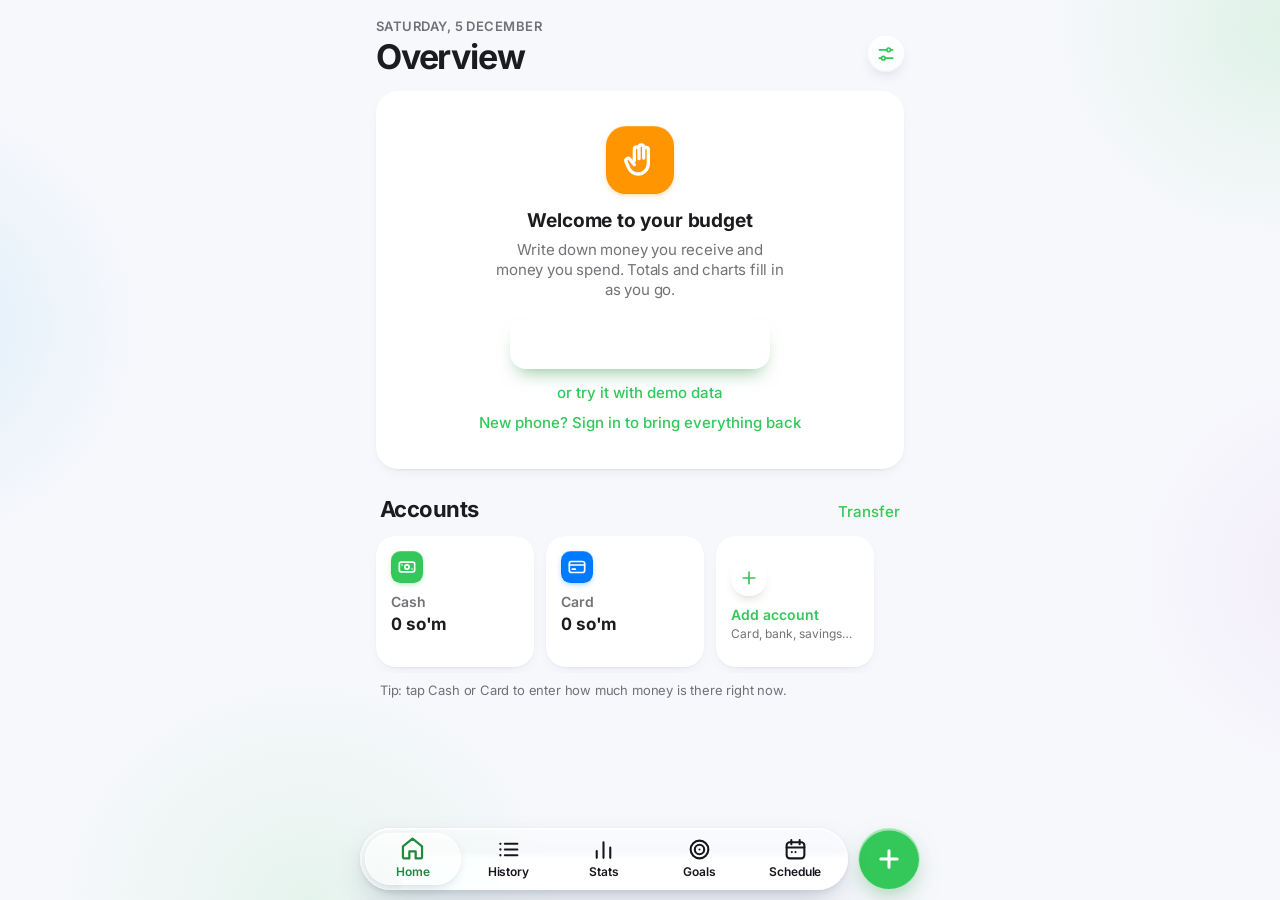
==== commit 2f958fac: "Budget v73: every icon redrawn in Teacher's iPhone line style (105 icons: picker, categories, accoun" ====
--- a/index.html
+++ b/index.html
@@ -73,6 +73,7 @@
   <script src="icons-ios.js"></script>
   <script src="icons-ios2.js"></script>
   <script src="icons-next.js"></script>
+  <script src="icons-line.js"></script>
   <script src="js/keep.js"></script>
   <script src="js/account.js"></script>
   <script src="js/core.js"></script>
--- a/bcolors.css
+++ b/bcolors.css
@@ -22,3 +22,8 @@
 .bc-tick{margin-left:auto;color:var(--accent);font-weight:700;font-size:18px}
 /* the "In goals" key: one solid color (it was a red-blue-green blend) */
 html .al-legend i.g{background:#007AFF !important;background-image:none !important}
+.bc-one{display:flex;align-items:center;gap:4px;font-size:17px}
+/* never cut a line with "..." on the Colors pages */
+.bc-page :is(.row-title,.row-sub){white-space:normal !important;overflow:visible !important;text-overflow:clip !important}
+/* the icons in Teacher's iPhone line style (icons-line.js): white line, no fill, rounded ends */
+html .ic svg g.ln,html .ic svg g.ln *{fill:none !important;stroke:#fff !important;stroke-width:2 !important;stroke-linecap:round !important;stroke-linejoin:round !important}
